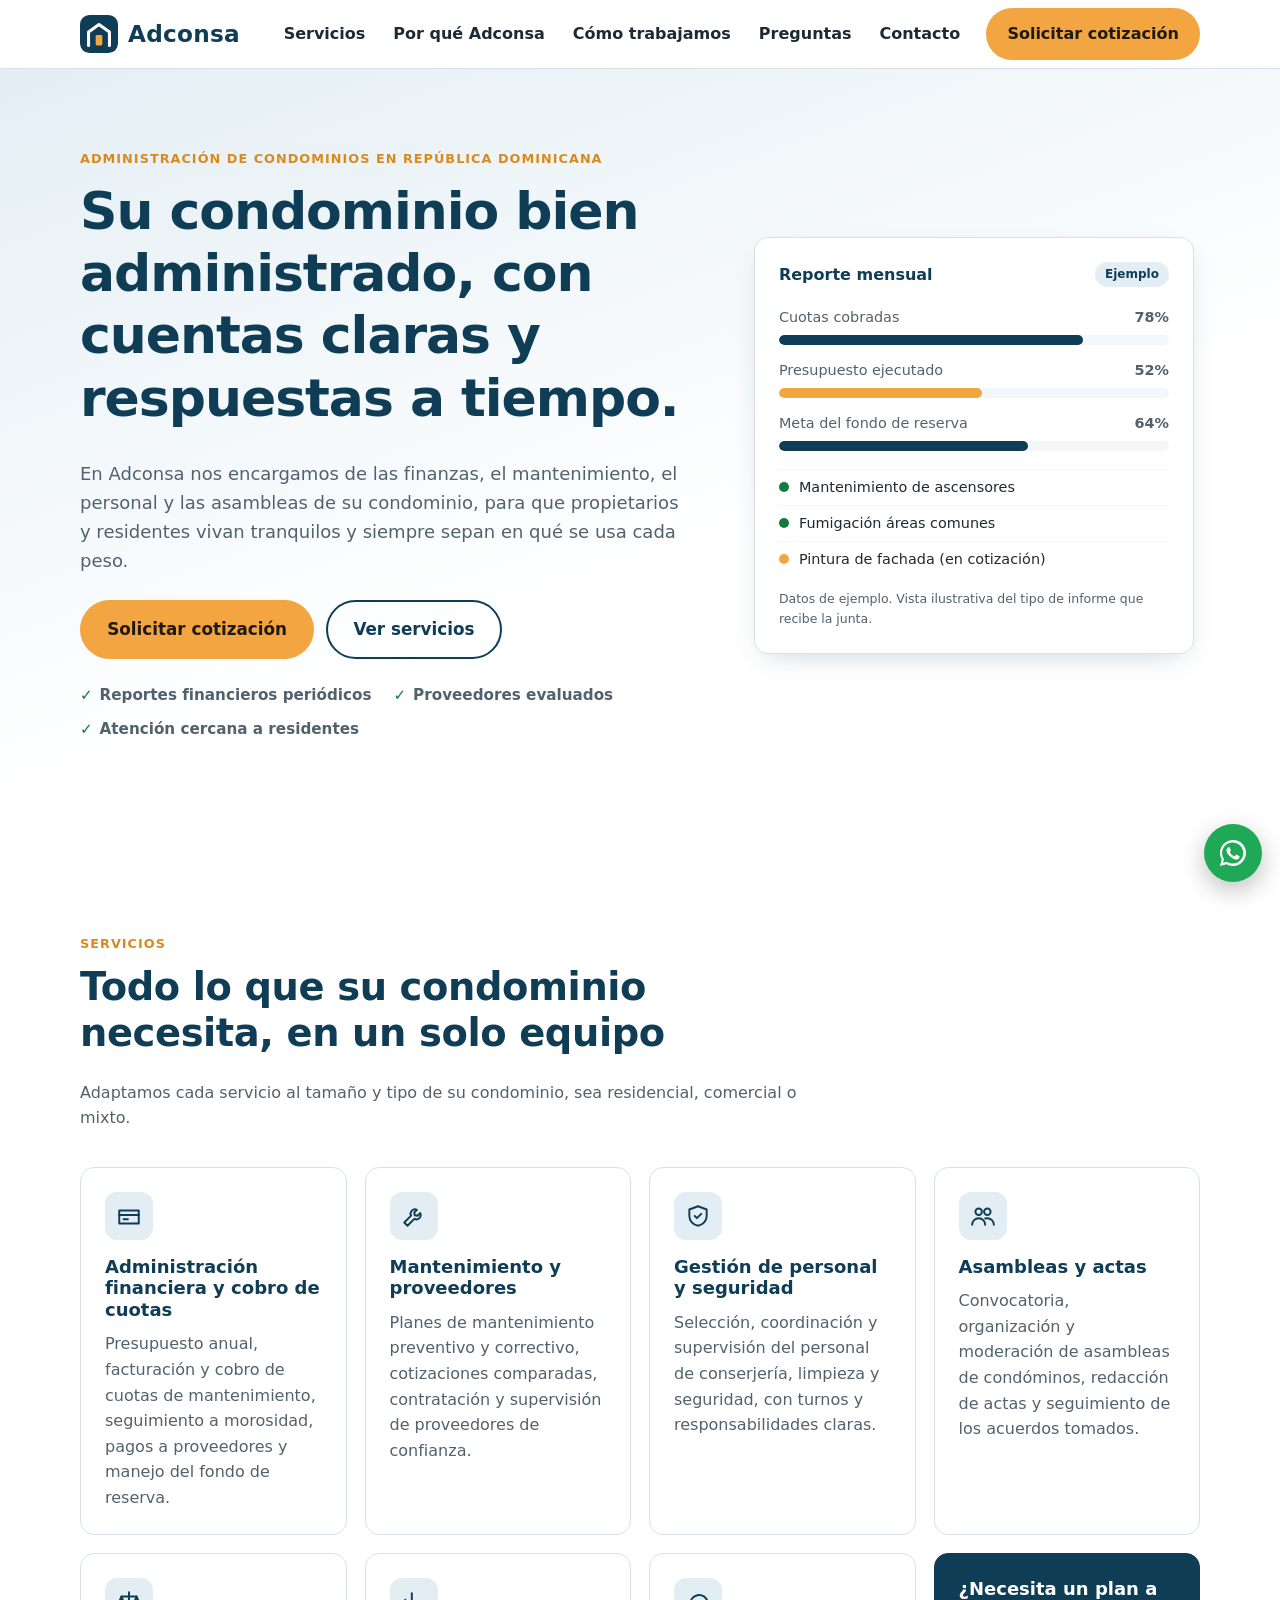
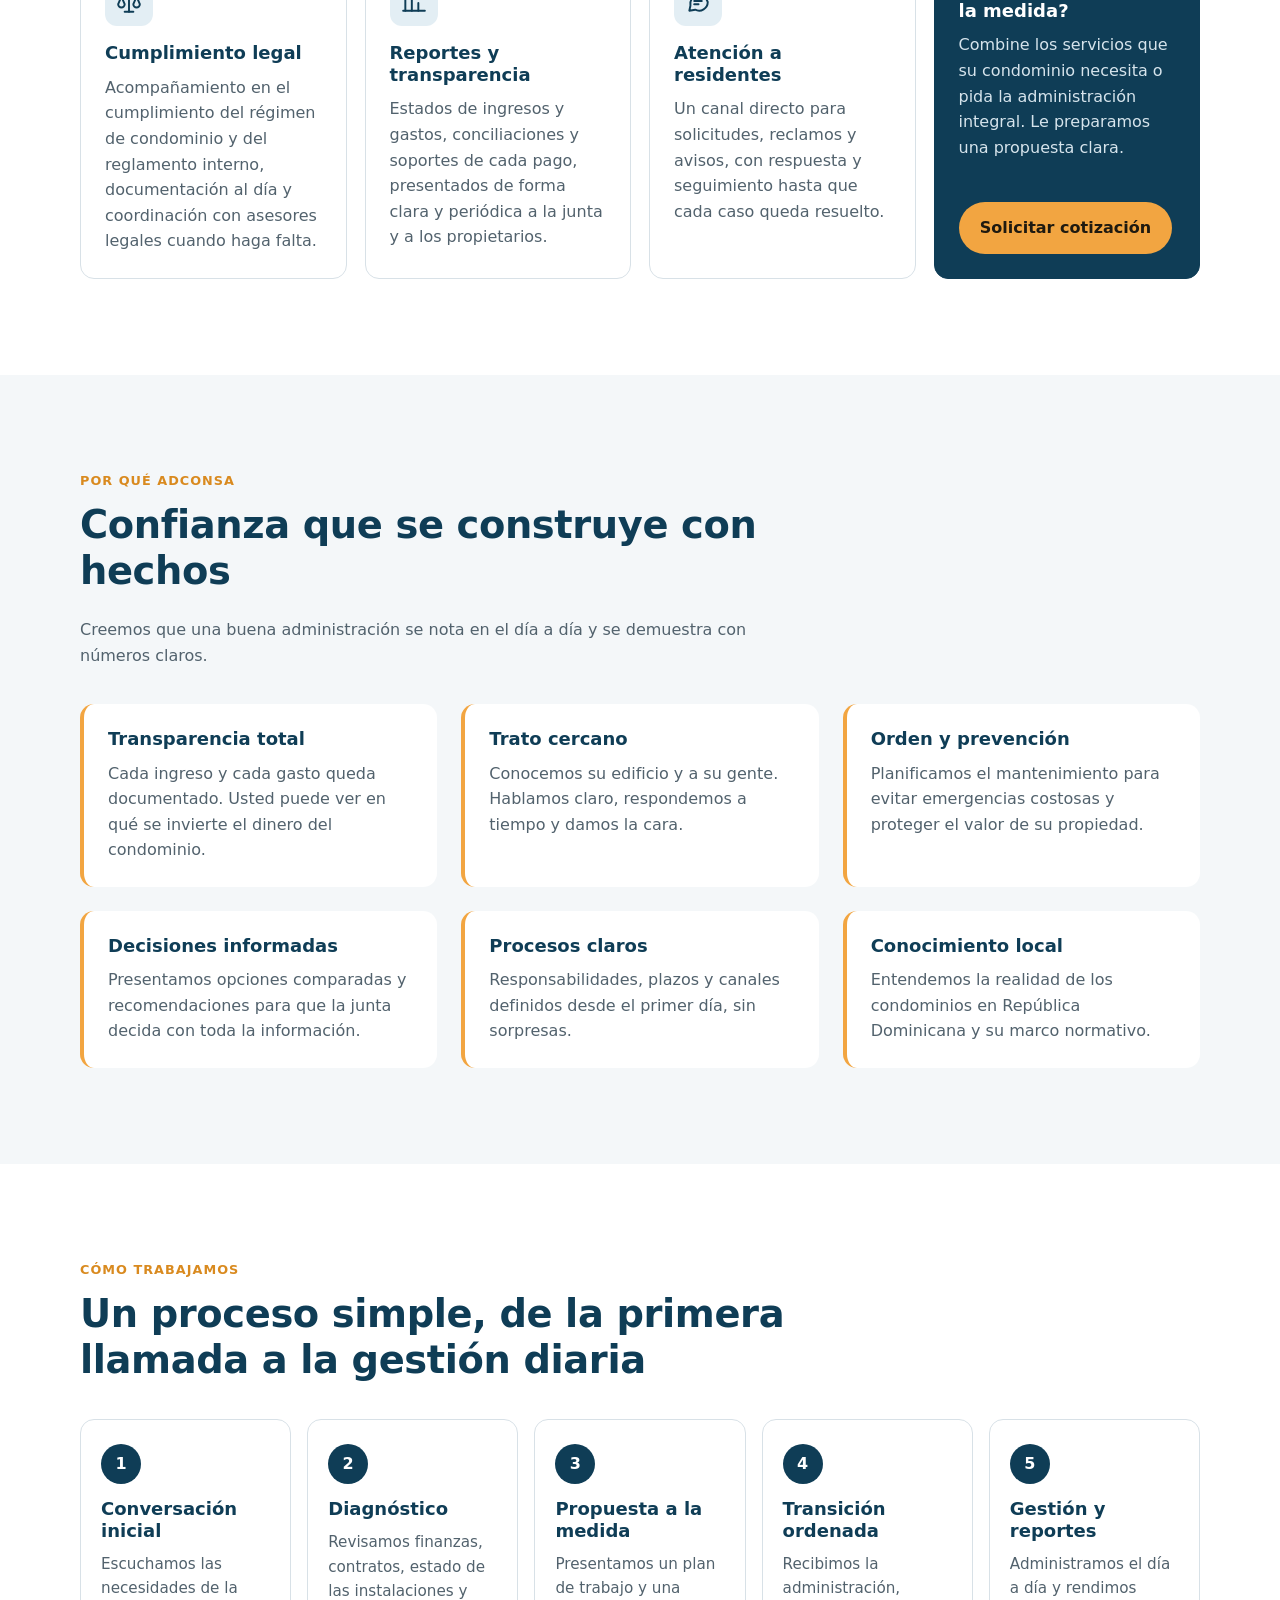
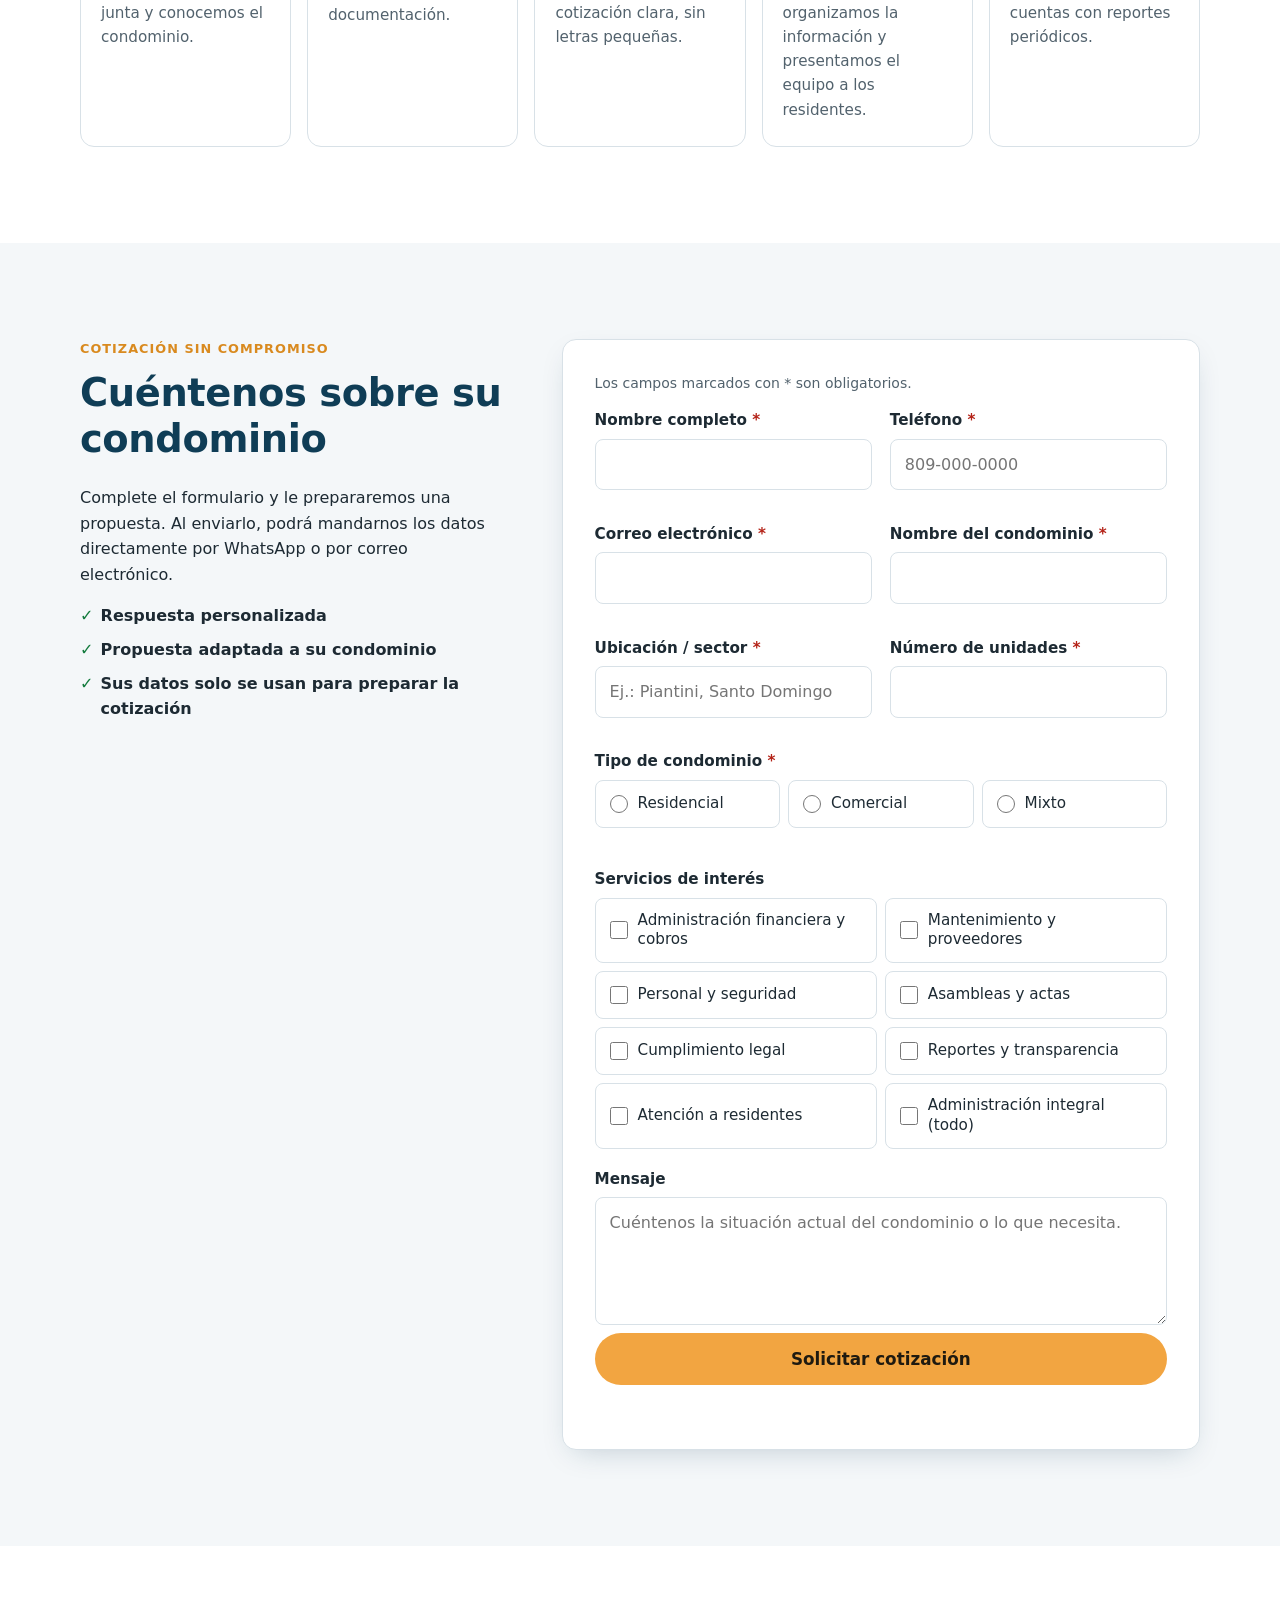
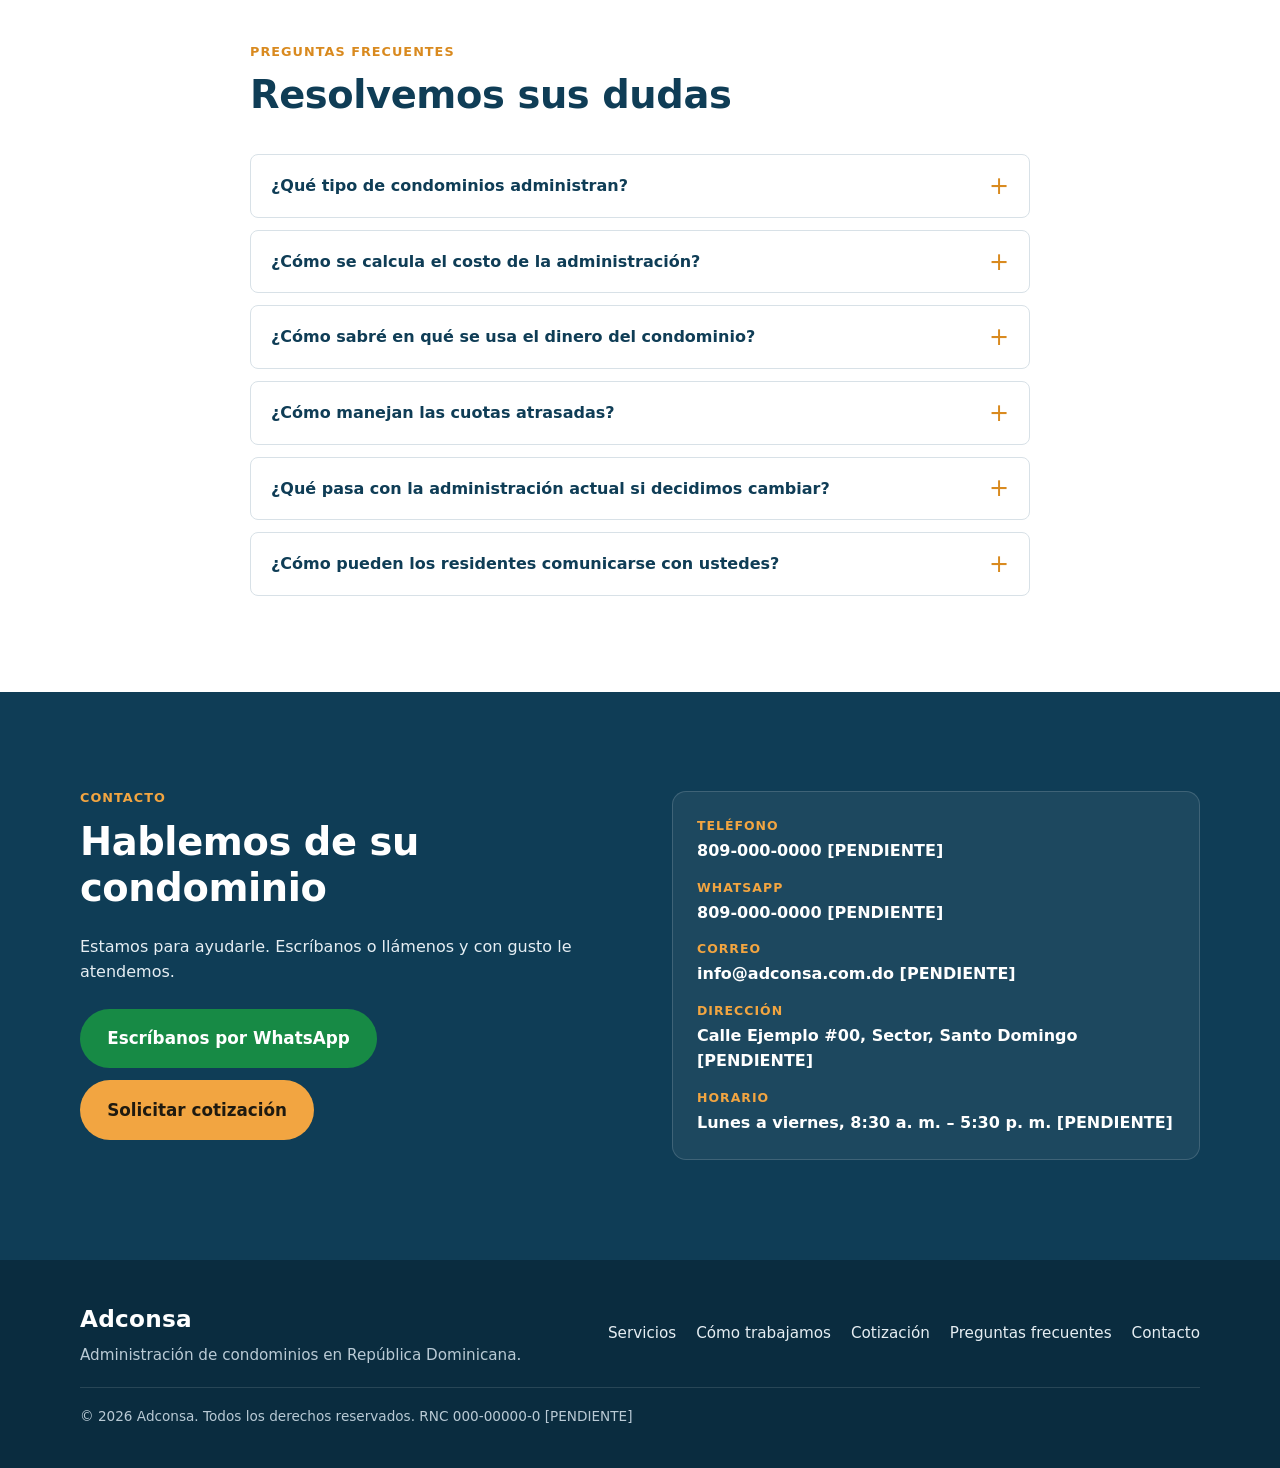
==== index.html @ 0a605b8d "Adconsa web v1 (provisional)" ====
<!doctype html>
<html lang="es-DO">
<head>
  <meta charset="utf-8">
  <meta name="robots" content="noindex, nofollow">
  <meta name="viewport" content="width=device-width, initial-scale=1">
  <title>Adconsa | Administración de condominios en República Dominicana</title>
  <meta name="description" content="Adconsa administra condominios residenciales, comerciales y mixtos en República Dominicana: cobro de cuotas, mantenimiento, personal, asambleas, cumplimiento legal y reportes transparentes. Solicite su cotización.">
  <meta name="keywords" content="administración de condominios, administradora de condominios, República Dominicana, Santo Domingo, cuotas de mantenimiento, asambleas de condóminos, Ley 5038">
  <meta name="theme-color" content="#0f3d56">
  <!-- [PENDIENTE] Cambiar por el dominio definitivo -->
  <link rel="canonical" href="https://www.adconsa.com.do/">

  <!-- Open Graph / redes sociales -->
  <meta property="og:type" content="website">
  <meta property="og:locale" content="es_DO">
  <meta property="og:site_name" content="Adconsa">
  <meta property="og:title" content="Adconsa | Administración de condominios con transparencia">
  <meta property="og:description" content="Administración profesional de condominios en República Dominicana. Finanzas claras, mantenimiento al día y atención cercana a los residentes.">
  <meta property="og:url" content="https://www.adconsa.com.do/">
  <meta property="og:image" content="https://www.adconsa.com.do/assets/og-image.png">
  <meta property="og:image:width" content="1200">
  <meta property="og:image:height" content="630">
  <meta name="twitter:card" content="summary_large_image">
  <meta name="twitter:title" content="Adconsa | Administración de condominios con transparencia">
  <meta name="twitter:description" content="Administración profesional de condominios en República Dominicana.">
  <meta name="twitter:image" content="https://www.adconsa.com.do/assets/og-image.png">

  <link rel="icon" href="assets/favicon.svg" type="image/svg+xml">
  <link rel="stylesheet" href="css/styles.css">

  <script type="application/ld+json">
  {
    "@context": "https://schema.org",
    "@type": "ProfessionalService",
    "name": "Adconsa",
    "description": "Administración de condominios residenciales, comerciales y mixtos en República Dominicana.",
    "areaServed": "República Dominicana",
    "url": "https://www.adconsa.com.do/",
    "telephone": "+1-809-000-0000",
    "email": "info@adconsa.com.do",
    "address": { "@type": "PostalAddress", "addressCountry": "DO", "addressLocality": "Santo Domingo" }
  }
  </script>
  <script defer src="js/config.js"></script>
  <script defer src="js/main.js"></script>
</head>
<body>
  <a class="skip-link" href="#contenido">Saltar al contenido</a>

  <header class="site-header" id="inicio">
    <div class="container header-inner">
      <a href="#inicio" class="brand" aria-label="Adconsa, ir al inicio">
        <!-- LOGOTIPO PROVISIONAL (colores tomados de las variables CSS) -->
        <svg class="brand-mark" viewBox="0 0 40 40" aria-hidden="true">
          <rect width="40" height="40" rx="10" class="bm-bg"/>
          <path d="M9 32V18l11-8 11 8v14" class="bm-roof"/>
          <rect x="16.5" y="21" width="7" height="11" rx="1.5" class="bm-door"/>
        </svg>
        <span class="brand-name">Adconsa</span>
      </a>

      <button class="nav-toggle" aria-expanded="false" aria-controls="menu-principal">
        <span class="nav-toggle-bar" aria-hidden="true"></span>
        <span class="sr-only">Abrir menú</span>
      </button>

      <nav class="site-nav" aria-label="Navegación principal">
        <ul id="menu-principal">
          <li><a href="#servicios">Servicios</a></li>
          <li><a href="#por-que">Por qué Adconsa</a></li>
          <li><a href="#como-trabajamos">Cómo trabajamos</a></li>
          <li><a href="#preguntas">Preguntas</a></li>
          <li><a href="#contacto">Contacto</a></li>
          <li class="nav-cta"><a class="btn btn-accent" href="#cotizacion">Solicitar cotización</a></li>
        </ul>
      </nav>
    </div>
  </header>

  <main id="contenido">
    <!-- HERO -->
    <section class="hero">
      <div class="container hero-inner">
        <div class="hero-text">
          <p class="eyebrow">Administración de condominios en República Dominicana</p>
          <h1>Su condominio bien administrado, con cuentas claras y respuestas a tiempo.</h1>
          <p class="lead">En Adconsa nos encargamos de las finanzas, el mantenimiento, el personal y las asambleas de su condominio, para que propietarios y residentes vivan tranquilos y siempre sepan en qué se usa cada peso.</p>
          <div class="hero-actions">
            <a class="btn btn-accent btn-lg" href="#cotizacion">Solicitar cotización</a>
            <a class="btn btn-ghost btn-lg" href="#servicios">Ver servicios</a>
          </div>
          <ul class="hero-points" aria-label="Lo que nos distingue">
            <li>Reportes financieros periódicos</li>
            <li>Proveedores evaluados</li>
            <li>Atención cercana a residentes</li>
          </ul>
        </div>
        <div class="hero-visual" aria-hidden="true">
          <div class="report-card">
            <div class="rc-head">
              <span class="rc-title">Reporte mensual</span>
              <span class="rc-tag">Ejemplo</span>
            </div>
            <div class="rc-row"><span>Cuotas cobradas</span><strong>78%</strong></div>
            <div class="rc-bar"><span style="width:78%"></span></div>
            <div class="rc-row"><span>Presupuesto ejecutado</span><strong>52%</strong></div>
            <div class="rc-bar rc-bar-alt"><span style="width:52%"></span></div>
            <div class="rc-row"><span>Meta del fondo de reserva</span><strong>64%</strong></div>
            <div class="rc-bar"><span style="width:64%"></span></div>
            <ul class="rc-list">
              <li><span class="dot ok"></span>Mantenimiento de ascensores</li>
              <li><span class="dot ok"></span>Fumigación áreas comunes</li>
              <li><span class="dot pending"></span>Pintura de fachada (en cotización)</li>
            </ul>
            <p class="rc-note">Datos de ejemplo. Vista ilustrativa del tipo de informe que recibe la junta.</p>
          </div>
        </div>
      </div>
    </section>

    <!-- SERVICIOS -->
    <section class="section" id="servicios" aria-labelledby="servicios-titulo">
      <div class="container">
        <header class="section-head">
          <p class="eyebrow">Servicios</p>
          <h2 id="servicios-titulo">Todo lo que su condominio necesita, en un solo equipo</h2>
          <p>Adaptamos cada servicio al tamaño y tipo de su condominio, sea residencial, comercial o mixto.</p>
        </header>
        <div class="grid cards">
          <article class="card">
            <div class="card-icon" aria-hidden="true"><svg viewBox="0 0 24 24"><path d="M3 7h18v12H3z"/><path d="M3 11h18"/><path d="M7 15h4"/></svg></div>
            <h3>Administración financiera y cobro de cuotas</h3>
            <p>Presupuesto anual, facturación y cobro de cuotas de mantenimiento, seguimiento a morosidad, pagos a proveedores y manejo del fondo de reserva.</p>
          </article>
          <article class="card">
            <div class="card-icon" aria-hidden="true"><svg viewBox="0 0 24 24"><path d="M14.7 6.3a4 4 0 0 0-5.4 5.4L3 18l3 3 6.3-6.3a4 4 0 0 0 5.4-5.4l-2.5 2.5-2.5-.5-.5-2.5z"/></svg></div>
            <h3>Mantenimiento y proveedores</h3>
            <p>Planes de mantenimiento preventivo y correctivo, cotizaciones comparadas, contratación y supervisión de proveedores de confianza.</p>
          </article>
          <article class="card">
            <div class="card-icon" aria-hidden="true"><svg viewBox="0 0 24 24"><path d="M12 3l8 3v6c0 4.5-3.4 8.2-8 9-4.6-.8-8-4.5-8-9V6z"/><path d="M9 12l2 2 4-4"/></svg></div>
            <h3>Gestión de personal y seguridad</h3>
            <p>Selección, coordinación y supervisión del personal de conserjería, limpieza y seguridad, con turnos y responsabilidades claras.</p>
          </article>
          <article class="card">
            <div class="card-icon" aria-hidden="true"><svg viewBox="0 0 24 24"><circle cx="8" cy="8" r="3"/><circle cx="16" cy="8" r="3"/><path d="M2 20c0-3.3 2.7-6 6-6s6 2.7 6 6"/><path d="M14 14.3c.6-.2 1.3-.3 2-.3 3.3 0 6 2.7 6 6"/></svg></div>
            <h3>Asambleas y actas</h3>
            <p>Convocatoria, organización y moderación de asambleas de condóminos, redacción de actas y seguimiento de los acuerdos tomados.</p>
          </article>
          <article class="card">
            <div class="card-icon" aria-hidden="true"><svg viewBox="0 0 24 24"><path d="M12 3v18"/><path d="M5 7h14"/><path d="M5 7l-3 7a3 3 0 0 0 6 0z"/><path d="M19 7l-3 7a3 3 0 0 0 6 0z"/><path d="M8 21h8"/></svg></div>
            <h3>Cumplimiento legal</h3>
            <p>Acompañamiento en el cumplimiento del régimen de condominio y del reglamento interno, documentación al día y coordinación con asesores legales cuando haga falta.</p>
          </article>
          <article class="card">
            <div class="card-icon" aria-hidden="true"><svg viewBox="0 0 24 24"><path d="M4 20V10"/><path d="M10 20V4"/><path d="M16 20v-7"/><path d="M22 20H2"/></svg></div>
            <h3>Reportes y transparencia</h3>
            <p>Estados de ingresos y gastos, conciliaciones y soportes de cada pago, presentados de forma clara y periódica a la junta y a los propietarios.</p>
          </article>
          <article class="card">
            <div class="card-icon" aria-hidden="true"><svg viewBox="0 0 24 24"><path d="M21 12a8 8 0 0 1-11.6 7.1L4 20l1-4.6A8 8 0 1 1 21 12z"/><path d="M8.5 11h7"/><path d="M8.5 14h4"/></svg></div>
            <h3>Atención a residentes</h3>
            <p>Un canal directo para solicitudes, reclamos y avisos, con respuesta y seguimiento hasta que cada caso queda resuelto.</p>
          </article>
          <article class="card card-cta">
            <h3>¿Necesita un plan a la medida?</h3>
            <p>Combine los servicios que su condominio necesita o pida la administración integral. Le preparamos una propuesta clara.</p>
            <a class="btn btn-accent" href="#cotizacion">Solicitar cotización</a>
          </article>
        </div>
      </div>
    </section>

    <!-- POR QUÉ ADCONSA -->
    <section class="section section-alt" id="por-que" aria-labelledby="porque-titulo">
      <div class="container">
        <header class="section-head">
          <p class="eyebrow">Por qué Adconsa</p>
          <h2 id="porque-titulo">Confianza que se construye con hechos</h2>
          <p>Creemos que una buena administración se nota en el día a día y se demuestra con números claros.</p>
        </header>
        <div class="grid benefits">
          <div class="benefit">
            <h3>Transparencia total</h3>
            <p>Cada ingreso y cada gasto queda documentado. Usted puede ver en qué se invierte el dinero del condominio.</p>
          </div>
          <div class="benefit">
            <h3>Trato cercano</h3>
            <p>Conocemos su edificio y a su gente. Hablamos claro, respondemos a tiempo y damos la cara.</p>
          </div>
          <div class="benefit">
            <h3>Orden y prevención</h3>
            <p>Planificamos el mantenimiento para evitar emergencias costosas y proteger el valor de su propiedad.</p>
          </div>
          <div class="benefit">
            <h3>Decisiones informadas</h3>
            <p>Presentamos opciones comparadas y recomendaciones para que la junta decida con toda la información.</p>
          </div>
          <div class="benefit">
            <h3>Procesos claros</h3>
            <p>Responsabilidades, plazos y canales definidos desde el primer día, sin sorpresas.</p>
          </div>
          <div class="benefit">
            <h3>Conocimiento local</h3>
            <p>Entendemos la realidad de los condominios en República Dominicana y su marco normativo.</p>
          </div>
        </div>
      </div>
    </section>

    <!-- CÓMO TRABAJAMOS -->
    <section class="section" id="como-trabajamos" aria-labelledby="pasos-titulo">
      <div class="container">
        <header class="section-head">
          <p class="eyebrow">Cómo trabajamos</p>
          <h2 id="pasos-titulo">Un proceso simple, de la primera llamada a la gestión diaria</h2>
        </header>
        <ol class="steps">
          <li class="step">
            <span class="step-num" aria-hidden="true">1</span>
            <h3>Conversación inicial</h3>
            <p>Escuchamos las necesidades de la junta y conocemos el condominio.</p>
          </li>
          <li class="step">
            <span class="step-num" aria-hidden="true">2</span>
            <h3>Diagnóstico</h3>
            <p>Revisamos finanzas, contratos, estado de las instalaciones y documentación.</p>
          </li>
          <li class="step">
            <span class="step-num" aria-hidden="true">3</span>
            <h3>Propuesta a la medida</h3>
            <p>Presentamos un plan de trabajo y una cotización clara, sin letras pequeñas.</p>
          </li>
          <li class="step">
            <span class="step-num" aria-hidden="true">4</span>
            <h3>Transición ordenada</h3>
            <p>Recibimos la administración, organizamos la información y presentamos el equipo a los residentes.</p>
          </li>
          <li class="step">
            <span class="step-num" aria-hidden="true">5</span>
            <h3>Gestión y reportes</h3>
            <p>Administramos el día a día y rendimos cuentas con reportes periódicos.</p>
          </li>
        </ol>
      </div>
    </section>

    <!-- COTIZACIÓN -->
    <section class="section section-alt" id="cotizacion" aria-labelledby="cotizacion-titulo">
      <div class="container quote-wrap">
        <div class="quote-intro">
          <p class="eyebrow">Cotización sin compromiso</p>
          <h2 id="cotizacion-titulo">Cuéntenos sobre su condominio</h2>
          <p>Complete el formulario y le prepararemos una propuesta. Al enviarlo, podrá mandarnos los datos directamente por WhatsApp o por correo electrónico.</p>
          <ul class="check-list">
            <li>Respuesta personalizada</li>
            <li>Propuesta adaptada a su condominio</li>
            <li>Sus datos solo se usan para preparar la cotización</li>
          </ul>
        </div>

        <form class="quote-form" id="form-cotizacion" novalidate>
          <p class="form-note">Los campos marcados con <span aria-hidden="true">*</span><span class="sr-only">asterisco</span> son obligatorios.</p>
          <div class="form-grid">
            <div class="field">
              <label for="f-nombre">Nombre completo <span class="req" aria-hidden="true">*</span></label>
              <input id="f-nombre" name="nombre" type="text" autocomplete="name" required minlength="3">
              <p class="error" id="e-nombre" aria-live="polite"></p>
            </div>
            <div class="field">
              <label for="f-telefono">Teléfono <span class="req" aria-hidden="true">*</span></label>
              <input id="f-telefono" name="telefono" type="tel" autocomplete="tel" inputmode="tel" placeholder="809-000-0000" required>
              <p class="error" id="e-telefono" aria-live="polite"></p>
            </div>
            <div class="field">
              <label for="f-email">Correo electrónico <span class="req" aria-hidden="true">*</span></label>
              <input id="f-email" name="email" type="email" autocomplete="email" required>
              <p class="error" id="e-email" aria-live="polite"></p>
            </div>
            <div class="field">
              <label for="f-condominio">Nombre del condominio <span class="req" aria-hidden="true">*</span></label>
              <input id="f-condominio" name="condominio" type="text" required>
              <p class="error" id="e-condominio" aria-live="polite"></p>
            </div>
            <div class="field">
              <label for="f-ubicacion">Ubicación / sector <span class="req" aria-hidden="true">*</span></label>
              <input id="f-ubicacion" name="ubicacion" type="text" placeholder="Ej.: Piantini, Santo Domingo" required>
              <p class="error" id="e-ubicacion" aria-live="polite"></p>
            </div>
            <div class="field">
              <label for="f-unidades">Número de unidades <span class="req" aria-hidden="true">*</span></label>
              <input id="f-unidades" name="unidades" type="number" inputmode="numeric" min="1" max="5000" step="1" required>
              <p class="error" id="e-unidades" aria-live="polite"></p>
            </div>
            <fieldset class="field field-full">
              <legend>Tipo de condominio <span class="req" aria-hidden="true">*</span></legend>
              <div class="options options-inline">
                <label class="option"><input type="radio" name="tipo" value="Residencial" required> Residencial</label>
                <label class="option"><input type="radio" name="tipo" value="Comercial"> Comercial</label>
                <label class="option"><input type="radio" name="tipo" value="Mixto"> Mixto</label>
              </div>
              <p class="error" id="e-tipo" aria-live="polite"></p>
            </fieldset>
            <fieldset class="field field-full">
              <legend>Servicios de interés</legend>
              <div class="options options-grid">
                <label class="option"><input type="checkbox" name="servicios" value="Administración financiera y cobros"> Administración financiera y cobros</label>
                <label class="option"><input type="checkbox" name="servicios" value="Mantenimiento y proveedores"> Mantenimiento y proveedores</label>
                <label class="option"><input type="checkbox" name="servicios" value="Personal y seguridad"> Personal y seguridad</label>
                <label class="option"><input type="checkbox" name="servicios" value="Asambleas y actas"> Asambleas y actas</label>
                <label class="option"><input type="checkbox" name="servicios" value="Cumplimiento legal"> Cumplimiento legal</label>
                <label class="option"><input type="checkbox" name="servicios" value="Reportes y transparencia"> Reportes y transparencia</label>
                <label class="option"><input type="checkbox" name="servicios" value="Atención a residentes"> Atención a residentes</label>
                <label class="option"><input type="checkbox" name="servicios" value="Administración integral"> Administración integral (todo)</label>
              </div>
            </fieldset>
            <div class="field field-full">
              <label for="f-mensaje">Mensaje</label>
              <textarea id="f-mensaje" name="mensaje" rows="4" maxlength="1500" placeholder="Cuéntenos la situación actual del condominio o lo que necesita."></textarea>
            </div>
          </div>
          <!-- Campo trampa anti-spam: los humanos no lo ven -->
          <div class="hp" aria-hidden="true">
            <label for="f-web">No llenar</label>
            <input id="f-web" name="_gotcha" type="text" tabindex="-1" autocomplete="off">
          </div>
          <button type="submit" class="btn btn-accent btn-lg btn-block">Solicitar cotización</button>
          <p class="form-status" id="form-status" role="status" aria-live="polite"></p>

          <div class="send-options" id="send-options" hidden>
            <p><strong>¡Listo!</strong> Elija cómo enviarnos su solicitud:</p>
            <div class="send-buttons">
              <a class="btn btn-whatsapp" id="send-whatsapp" href="#" target="_blank" rel="noopener">Enviar por WhatsApp</a>
              <a class="btn btn-ghost" id="send-email" href="#">Enviar por correo</a>
            </div>
          </div>
        </form>
      </div>
    </section>

    <!-- FAQ -->
    <section class="section" id="preguntas" aria-labelledby="faq-titulo">
      <div class="container container-narrow">
        <header class="section-head">
          <p class="eyebrow">Preguntas frecuentes</p>
          <h2 id="faq-titulo">Resolvemos sus dudas</h2>
        </header>
        <div class="faq">
          <details>
            <summary>¿Qué tipo de condominios administran?</summary>
            <p>Trabajamos con condominios residenciales, comerciales y mixtos, desde edificios pequeños hasta proyectos con varias torres. Adaptamos el servicio a cada caso.</p>
          </details>
          <details>
            <summary>¿Cómo se calcula el costo de la administración?</summary>
            <p>Depende del número de unidades, los servicios incluidos y las características del condominio. Por eso preparamos una cotización personalizada después de conocer sus necesidades.</p>
          </details>
          <details>
            <summary>¿Cómo sabré en qué se usa el dinero del condominio?</summary>
            <p>Entregamos reportes periódicos de ingresos y gastos con sus soportes, y presentamos el estado financiero en cada asamblea. La transparencia es la base de nuestro trabajo.</p>
          </details>
          <details>
            <summary>¿Cómo manejan las cuotas atrasadas?</summary>
            <p>Llevamos un control de cuotas al día, enviamos recordatorios y seguimos el protocolo de cobro aprobado por la asamblea y el reglamento del condominio.</p>
          </details>
          <details>
            <summary>¿Qué pasa con la administración actual si decidimos cambiar?</summary>
            <p>Coordinamos una transición ordenada: recibimos la documentación, revisamos las cuentas y nos aseguramos de que los servicios del condominio no se interrumpan.</p>
          </details>
          <details>
            <summary>¿Cómo pueden los residentes comunicarse con ustedes?</summary>
            <p>Por teléfono, WhatsApp y correo electrónico. Cada solicitud se registra y se le da seguimiento hasta que queda resuelta.</p>
          </details>
        </div>
      </div>
    </section>

    <!-- CONTACTO -->
    <section class="section section-dark" id="contacto" aria-labelledby="contacto-titulo">
      <div class="container contact-wrap">
        <div>
          <p class="eyebrow eyebrow-light">Contacto</p>
          <h2 id="contacto-titulo">Hablemos de su condominio</h2>
          <p>Estamos para ayudarle. Escríbanos o llámenos y con gusto le atendemos.</p>
          <div class="hero-actions">
            <a class="btn btn-whatsapp btn-lg" data-wa-link href="#" target="_blank" rel="noopener">Escríbanos por WhatsApp</a>
            <a class="btn btn-accent btn-lg" href="#cotizacion">Solicitar cotización</a>
          </div>
        </div>
        <ul class="contact-list">
          <li><span class="cl-label">Teléfono</span><a data-contact="telefono" href="tel:+18090000000">809-000-0000 [PENDIENTE]</a></li>
          <li><span class="cl-label">WhatsApp</span><a data-contact="whatsapp" data-wa-link href="#" target="_blank" rel="noopener">809-000-0000 [PENDIENTE]</a></li>
          <li><span class="cl-label">Correo</span><a data-contact="email" href="mailto:info@adconsa.com.do">info@adconsa.com.do [PENDIENTE]</a></li>
          <li><span class="cl-label">Dirección</span><span data-contact="direccion">Calle Ejemplo #00, Sector, Santo Domingo [PENDIENTE]</span></li>
          <li><span class="cl-label">Horario</span><span data-contact="horario">Lunes a viernes, 8:30 a. m. – 5:30 p. m. [PENDIENTE]</span></li>
        </ul>
      </div>
    </section>
  </main>

  <footer class="site-footer">
    <div class="container footer-inner">
      <div class="footer-brand">
        <span class="brand-name">Adconsa</span>
        <p>Administración de condominios en República Dominicana.</p>
      </div>
      <nav aria-label="Enlaces del pie de página">
        <ul class="footer-links">
          <li><a href="#servicios">Servicios</a></li>
          <li><a href="#como-trabajamos">Cómo trabajamos</a></li>
          <li><a href="#cotizacion">Cotización</a></li>
          <li><a href="#preguntas">Preguntas frecuentes</a></li>
          <li><a href="#contacto">Contacto</a></li>
        </ul>
      </nav>
      <p class="footer-legal">© <span id="year">2026</span> Adconsa. Todos los derechos reservados. <span data-contact="rnc">RNC 000-00000-0 [PENDIENTE]</span></p>
    </div>
  </footer>

  <a class="wa-float" data-wa-link href="#" target="_blank" rel="noopener" aria-label="Escríbanos por WhatsApp">
    <svg viewBox="0 0 32 32" aria-hidden="true"><path fill="currentColor" d="M16 3a13 13 0 0 0-11.2 19.6L3 29l6.6-1.7A13 13 0 1 0 16 3zm0 23.6c-2 0-4-.6-5.7-1.6l-.4-.2-3.9 1 1-3.8-.3-.4A10.6 10.6 0 1 1 16 26.6zm5.8-7.9c-.3-.2-1.9-.9-2.2-1-.3-.1-.5-.2-.7.2l-1 1.2c-.2.2-.4.2-.7.1a8.7 8.7 0 0 1-4.3-3.8c-.3-.6.3-.5.9-1.7.1-.2 0-.4 0-.5l-1-2.4c-.3-.6-.5-.5-.7-.5h-.6c-.2 0-.6.1-.9.4-.3.3-1.1 1.1-1.1 2.7s1.2 3.2 1.3 3.4c.2.2 2.3 3.5 5.5 4.9 2 .9 2.8.9 3.8.8.6-.1 1.9-.8 2.2-1.5.3-.8.3-1.4.2-1.5-.1-.2-.3-.3-.7-.5z"/></svg>
  </a>
</body>
</html>
---- css/styles.css ----
/* =====================================================================
   ADCONSA – HOJA DE ESTILOS
   >>> MARCA: cambie colores y tipografía SOLO en el bloque :root <<<
   (Paleta y fuentes PROVISIONALES hasta recibir la identidad de marca)
   ===================================================================== */
:root {
  /* Colores de marca */
  --color-primary: #0f3d56;        /* azul petróleo: confianza */
  --color-primary-700: #0a2c3f;
  --color-primary-100: #e3eef4;
  --color-accent: #f2a541;         /* ámbar: calidez, llamadas a la acción */
  --color-accent-700: #d98a1f;
  --color-accent-ink: #1f1a10;     /* texto sobre el acento */
  --color-whatsapp: #1fa855;
  --color-whatsapp-700: #178a45;

  /* Neutros */
  --color-text: #1d2a33;
  --color-muted: #52626d;
  --color-bg: #ffffff;
  --color-bg-alt: #f4f7f9;
  --color-border: #d8e1e7;
  --color-error: #b42318;
  --color-ok: #127a3c;

  /* Tipografía (sistema = carga instantánea; cambie por una webfont si la marca lo pide) */
  --font-body: system-ui, -apple-system, "Segoe UI", Roboto, "Helvetica Neue", Arial, sans-serif;
  --font-heading: var(--font-body);
  --fs-base: 1rem;
  --fs-h1: clamp(2rem, 1.4rem + 3vw, 3.25rem);
  --fs-h2: clamp(1.6rem, 1.2rem + 1.8vw, 2.4rem);
  --fs-h3: 1.125rem;

  /* Forma */
  --radius: 14px;
  --radius-sm: 8px;
  --shadow: 0 10px 30px -12px rgba(15, 61, 86, .25);
  --container: 1160px;
  --header-h: 68px;
}

/* ---------- Base ---------- */
*, *::before, *::after { box-sizing: border-box; }
html { scroll-behavior: smooth; scroll-padding-top: calc(var(--header-h) + 12px); -webkit-text-size-adjust: 100%; }
@media (prefers-reduced-motion: reduce) { html { scroll-behavior: auto; } * { transition: none !important; } }
body { margin: 0; font-family: var(--font-body); font-size: var(--fs-base); line-height: 1.6; color: var(--color-text); background: var(--color-bg); }
img, svg { max-width: 100%; display: block; }
h1, h2, h3 { font-family: var(--font-heading); line-height: 1.2; margin: 0 0 .6em; color: var(--color-primary); }
h1 { font-size: var(--fs-h1); letter-spacing: -.02em; }
h2 { font-size: var(--fs-h2); letter-spacing: -.01em; }
h3 { font-size: var(--fs-h3); }
p { margin: 0 0 1em; }
a { color: var(--color-primary); }
:focus-visible { outline: 3px solid var(--color-accent); outline-offset: 2px; border-radius: 4px; }

.container { width: 100%; max-width: var(--container); margin: 0 auto; padding: 0 20px; }
.container-narrow { max-width: 820px; }
.sr-only { position: absolute; width: 1px; height: 1px; padding: 0; margin: -1px; overflow: hidden; clip: rect(0 0 0 0); white-space: nowrap; border: 0; }
.skip-link { position: absolute; left: 12px; top: -60px; background: var(--color-primary); color: #fff; padding: 10px 14px; border-radius: var(--radius-sm); z-index: 100; }
.skip-link:focus { top: 12px; }

/* ---------- Botones ---------- */
.btn { display: inline-flex; align-items: center; justify-content: center; gap: .5em; min-height: 44px; padding: .7em 1.2em; border-radius: 999px; font-weight: 700; font-size: 1rem; text-decoration: none; border: 2px solid transparent; cursor: pointer; transition: background .2s, color .2s, border-color .2s, transform .2s; font-family: inherit; }
.btn:hover { transform: translateY(-1px); }
.btn-lg { padding: .85em 1.5em; font-size: 1.05rem; }
.btn-block { width: 100%; }
.btn-accent { background: var(--color-accent); color: var(--color-accent-ink); }
.btn-accent:hover { background: var(--color-accent-700); }
.btn-ghost { background: transparent; color: var(--color-primary); border-color: var(--color-primary); }
.btn-ghost:hover { background: var(--color-primary-100); }
.btn-whatsapp { background: var(--color-whatsapp-700); color: #fff; }
.btn-whatsapp:hover { background: #126f37; }

/* ---------- Header ---------- */
.site-header { position: sticky; top: 0; z-index: 50; background: rgba(255,255,255,.96); backdrop-filter: blur(8px); border-bottom: 1px solid var(--color-border); }
.header-inner { display: flex; align-items: center; justify-content: space-between; min-height: var(--header-h); }
.brand { display: inline-flex; align-items: center; gap: 10px; text-decoration: none; }
.brand-mark { width: 38px; height: 38px; }
.bm-bg { fill: var(--color-primary); }
.bm-roof { fill: none; stroke: #fff; stroke-width: 3.2; stroke-linejoin: round; stroke-linecap: round; }
.bm-door { fill: var(--color-accent); }
.brand-name { font-weight: 800; font-size: 1.45rem; color: var(--color-primary); letter-spacing: .01em; }

.nav-toggle { width: 44px; height: 44px; display: inline-flex; align-items: center; justify-content: center; background: none; border: 1px solid var(--color-border); border-radius: var(--radius-sm); cursor: pointer; }
.nav-toggle-bar, .nav-toggle-bar::before, .nav-toggle-bar::after { display: block; width: 20px; height: 2px; background: var(--color-primary); position: relative; transition: transform .2s, background .2s; }
.nav-toggle-bar::before, .nav-toggle-bar::after { content: ""; position: absolute; left: 0; }
.nav-toggle-bar::before { top: -6px; } .nav-toggle-bar::after { top: 6px; }
.nav-toggle[aria-expanded="true"] .nav-toggle-bar { background: transparent; }
.nav-toggle[aria-expanded="true"] .nav-toggle-bar::before { transform: translateY(6px) rotate(45deg); }
.nav-toggle[aria-expanded="true"] .nav-toggle-bar::after { transform: translateY(-6px) rotate(-45deg); }

.site-nav { position: absolute; top: 100%; left: 0; right: 0; background: #fff; border-bottom: 1px solid var(--color-border); box-shadow: var(--shadow); display: none; }
.site-nav.is-open { display: block; }
.site-nav ul { list-style: none; margin: 0; padding: 8px 20px 20px; }
.site-nav li a:not(.btn) { display: block; padding: 12px 4px; text-decoration: none; color: var(--color-text); font-weight: 600; border-bottom: 1px solid var(--color-bg-alt); }
.site-nav .nav-cta { margin-top: 14px; }
.site-nav .nav-cta .btn { width: 100%; }

@media (min-width: 960px) {
  .nav-toggle { display: none; }
  .site-nav { position: static; display: block; background: none; border: 0; box-shadow: none; }
  .site-nav ul { display: flex; align-items: center; gap: 4px; padding: 0; }
  .site-nav li a:not(.btn) { border: 0; padding: 8px 12px; border-radius: var(--radius-sm); }
  .site-nav li a:not(.btn):hover { background: var(--color-bg-alt); color: var(--color-primary); }
  .site-nav .nav-cta { margin: 0 0 0 10px; }
  .site-nav .nav-cta .btn { width: auto; }
}

/* ---------- Hero ---------- */
.hero { background: linear-gradient(160deg, var(--color-primary-100) 0%, #fff 60%); padding: 48px 0 56px; overflow: hidden; }
.hero-inner { display: grid; gap: 40px; align-items: center; }
.eyebrow { text-transform: uppercase; letter-spacing: .08em; font-size: .8rem; font-weight: 700; color: var(--color-accent-700); margin-bottom: .8em; }
.eyebrow-light { color: var(--color-accent); }
.lead { font-size: 1.125rem; color: var(--color-muted); max-width: 40em; }
.hero-actions { display: flex; flex-wrap: wrap; gap: 12px; margin: 24px 0; }
.hero-points { list-style: none; padding: 0; margin: 0; display: flex; flex-wrap: wrap; gap: 10px 22px; color: var(--color-muted); font-weight: 600; font-size: .95rem; }
.hero-points li, .check-list li { display: flex; gap: .45em; }
.hero-points li::before, .check-list li::before { content: "✓"; color: var(--color-ok); font-weight: 800; flex: none; }

.report-card { background: #fff; border-radius: var(--radius); box-shadow: var(--shadow); padding: 24px; border: 1px solid var(--color-border); max-width: 440px; margin: 0 auto; }
.rc-head { display: flex; justify-content: space-between; align-items: center; margin-bottom: 18px; }
.rc-title { font-weight: 800; color: var(--color-primary); }
.rc-tag { font-size: .75rem; font-weight: 700; background: var(--color-primary-100); color: var(--color-primary); padding: 3px 10px; border-radius: 999px; }
.rc-row { display: flex; justify-content: space-between; font-size: .9rem; color: var(--color-muted); }
.rc-bar { height: 10px; background: var(--color-bg-alt); border-radius: 999px; margin: 6px 0 14px; overflow: hidden; }
.rc-bar span { display: block; height: 100%; background: var(--color-primary); border-radius: inherit; }
.rc-bar-alt span { background: var(--color-accent); }
.rc-list { list-style: none; padding: 0; margin: 18px 0 12px; font-size: .9rem; }
.rc-list li { display: flex; align-items: center; gap: 10px; padding: 6px 0; border-top: 1px solid var(--color-bg-alt); }
.dot { width: 10px; height: 10px; border-radius: 50%; flex: none; }
.dot.ok { background: var(--color-ok); } .dot.pending { background: var(--color-accent); }
.rc-note { font-size: .78rem; color: var(--color-muted); margin: 0; }

@media (min-width: 900px) {
  .hero { padding: 80px 0 96px; }
  .hero-inner { grid-template-columns: 1.15fr .85fr; gap: 56px; }
}

@media (max-width: 539px) {
  .hero-actions .btn { width: 100%; }
}

/* ---------- Secciones ---------- */
.section { padding: 64px 0; }
.section-alt { background: var(--color-bg-alt); }
.section-head { max-width: 720px; margin-bottom: 36px; }
.section-head p:last-child { color: var(--color-muted); }
@media (min-width: 900px) { .section { padding: 96px 0; } }

.grid { display: grid; gap: 18px; }
.cards { grid-template-columns: 1fr; }
@media (min-width: 640px) { .cards { grid-template-columns: repeat(2, 1fr); } }
@media (min-width: 1024px) { .cards { grid-template-columns: repeat(3, 1fr); } }
@media (min-width: 1200px) { .cards { grid-template-columns: repeat(4, 1fr); } }
.card { background: #fff; border: 1px solid var(--color-border); border-radius: var(--radius); padding: 24px; transition: box-shadow .2s, transform .2s; }
.card:hover { box-shadow: var(--shadow); transform: translateY(-2px); }
.card p { color: var(--color-muted); margin: 0; }
.card-cta { background: var(--color-primary); border-color: var(--color-primary); display: flex; flex-direction: column; }
.card-cta h3 { color: #fff; } .card-cta p { color: #d6e4ec; margin-bottom: 18px; }
.card-cta .btn { margin-top: auto; align-self: flex-start; }
.card-icon { width: 48px; height: 48px; border-radius: 12px; background: var(--color-primary-100); display: grid; place-items: center; margin-bottom: 16px; }
.card-icon svg { width: 26px; height: 26px; fill: none; stroke: var(--color-primary); stroke-width: 1.8; stroke-linecap: round; stroke-linejoin: round; }

.benefits { grid-template-columns: 1fr; }
@media (min-width: 640px) { .benefits { grid-template-columns: repeat(2, 1fr); } }
@media (min-width: 1024px) { .benefits { grid-template-columns: repeat(3, 1fr); gap: 24px; } }
.benefit { background: #fff; border-radius: var(--radius); padding: 24px; border-left: 4px solid var(--color-accent); }
.benefit p { color: var(--color-muted); margin: 0; }

.steps { list-style: none; padding: 0; margin: 0; display: grid; gap: 16px; counter-reset: none; }
@media (min-width: 720px) { .steps { grid-template-columns: repeat(2, 1fr); } }
@media (min-width: 1100px) { .steps { grid-template-columns: repeat(5, 1fr); } }
.step { position: relative; background: #fff; border: 1px solid var(--color-border); border-radius: var(--radius); padding: 24px 20px; }
.step p { color: var(--color-muted); margin: 0; font-size: .95rem; }
@media (max-width: 719px) {
  .step { display: grid; grid-template-columns: 40px 1fr; column-gap: 16px; padding: 20px; }
  .step-num { grid-row: span 2; margin-bottom: 0 !important; align-self: start; }
  .step h3 { margin-bottom: .3em; align-self: center; }
}
.step-num { display: grid; place-items: center; width: 40px; height: 40px; border-radius: 50%; background: var(--color-primary); color: #fff; font-weight: 800; margin-bottom: 14px; }

/* ---------- Formulario ---------- */
.quote-wrap { display: grid; gap: 32px; }
@media (min-width: 960px) { .quote-wrap { grid-template-columns: .8fr 1.2fr; gap: 56px; align-items: start; } .quote-intro { position: sticky; top: calc(var(--header-h) + 32px); } }
.check-list { list-style: none; padding: 0; margin: 0; display: grid; gap: 8px; font-weight: 600; }
.quote-form { background: #fff; border-radius: var(--radius); padding: 24px; box-shadow: var(--shadow); border: 1px solid var(--color-border); }
@media (min-width: 640px) { .quote-form { padding: 32px; } }
.form-note { font-size: .875rem; color: var(--color-muted); }
.form-grid { display: grid; gap: 4px 18px; grid-template-columns: 1fr; }
@media (min-width: 640px) { .form-grid { grid-template-columns: 1fr 1fr; } .field-full { grid-column: 1 / -1; } }
.field { margin: 0; padding: 0; border: 0; min-width: 0; }
.field label, .field legend { display: block; font-weight: 700; font-size: .95rem; margin-bottom: 6px; padding: 0; }
.req { color: var(--color-error); }
.field input[type="text"], .field input[type="tel"], .field input[type="email"], .field input[type="number"], .field textarea {
  width: 100%; font: inherit; font-size: 1rem; color: var(--color-text); padding: 12px 14px; min-height: 48px; border: 1.5px solid var(--color-border); border-radius: var(--radius-sm); background: #fff; transition: border-color .2s, box-shadow .2s;
}
.field textarea { resize: vertical; min-height: 110px; }
.field input:focus, .field textarea:focus { outline: none; border-color: var(--color-primary); box-shadow: 0 0 0 3px var(--color-primary-100); }
.field input[aria-invalid="true"] { border-color: var(--color-error); }
.error { color: var(--color-error); font-size: .85rem; min-height: 1.3em; margin: 4px 0 6px; }
.options { display: grid; gap: 8px; }
.options-inline { grid-template-columns: repeat(auto-fit, minmax(130px, 1fr)); }
.options-grid { grid-template-columns: 1fr; }
@media (min-width: 640px) { .options-grid { grid-template-columns: 1fr 1fr; } }
.field .option { display: flex; align-items: center; gap: 10px; font-weight: 500; padding: 12px 14px; min-height: 48px; border: 1.5px solid var(--color-border); border-radius: var(--radius-sm); cursor: pointer; margin: 0; font-size: .95rem; line-height: 1.3; background: #fff; }
.field .option:hover { border-color: var(--color-primary); }
.field .option:has(input:checked) { border-color: var(--color-primary); background: var(--color-primary-100); }
.option input { width: 18px; height: 18px; accent-color: var(--color-primary); flex: none; margin: 0; }
.field-full .options + .error, .options-grid { margin-bottom: 14px; }
.hp { position: absolute; left: -9999px; width: 1px; height: 1px; overflow: hidden; }
.form-status { margin: 12px 0 0; font-weight: 600; min-height: 1.2em; }
.form-status.is-error { color: var(--color-error); }
.form-status.is-ok { color: var(--color-ok); }
.send-options { margin-top: 16px; padding: 18px; border-radius: var(--radius-sm); background: var(--color-primary-100); }
.send-options[hidden] { display: none; }
.send-buttons { display: flex; flex-wrap: wrap; gap: 10px; }

/* ---------- FAQ ---------- */
.faq { display: grid; gap: 12px; }
.faq details { border: 1px solid var(--color-border); border-radius: var(--radius-sm); background: #fff; }
.faq summary { cursor: pointer; list-style: none; padding: 18px 52px 18px 20px; font-weight: 700; color: var(--color-primary); position: relative; }
.faq summary::-webkit-details-marker { display: none; }
.faq summary::after { content: "+"; position: absolute; right: 20px; top: 50%; transform: translateY(-50%); font-size: 1.5rem; font-weight: 400; color: var(--color-accent-700); }
.faq details[open] summary::after { content: "−"; }
.faq details p { padding: 0 20px 18px; margin: 0; color: var(--color-muted); }

/* ---------- Contacto ---------- */
.section-dark { background: var(--color-primary); color: #e6eef3; }
.section-dark h2 { color: #fff; }
.contact-wrap { display: grid; gap: 32px; }
@media (min-width: 900px) { .contact-wrap { grid-template-columns: 1fr 1fr; gap: 64px; align-items: center; } }
.contact-list { list-style: none; margin: 0; padding: 24px; background: rgba(255,255,255,.06); border: 1px solid rgba(255,255,255,.15); border-radius: var(--radius); display: grid; gap: 14px; }
.contact-list li { display: grid; gap: 2px; }
.cl-label { font-size: .78rem; text-transform: uppercase; letter-spacing: .08em; color: var(--color-accent); font-weight: 700; }
.contact-list a, .contact-list span:not(.cl-label) { color: #fff; font-weight: 600; text-decoration: none; overflow-wrap: anywhere; }
.contact-list a:hover { text-decoration: underline; }

/* ---------- Footer ---------- */
.site-footer { background: var(--color-primary-700); color: #b9cad5; padding: 40px 0 96px; font-size: .95rem; }
.footer-inner { display: grid; gap: 20px; }
.site-footer .brand-name { color: #fff; }
.footer-brand p { margin: 6px 0 0; }
.footer-links { list-style: none; padding: 0; margin: 0; display: flex; flex-wrap: wrap; gap: 8px 20px; }
.footer-links a { color: #e6eef3; text-decoration: none; }
.footer-links a:hover { text-decoration: underline; }
.footer-legal span[data-contact] { display: inline-block; }
.footer-legal { margin: 0; font-size: .85rem; border-top: 1px solid rgba(255,255,255,.12); padding-top: 18px; }
@media (min-width: 900px) { .footer-inner { grid-template-columns: 1fr auto; align-items: center; } .footer-legal { grid-column: 1 / -1; } .site-footer { padding-bottom: 40px; } }

/* ---------- WhatsApp flotante ---------- */
.wa-float { position: fixed; right: 18px; bottom: 18px; z-index: 60; width: 58px; height: 58px; border-radius: 50%; background: var(--color-whatsapp); color: #fff; display: grid; place-items: center; box-shadow: 0 8px 24px rgba(0,0,0,.25); transition: transform .2s; }
.wa-float:hover { transform: scale(1.06); }
.wa-float svg { width: 32px; height: 32px; }
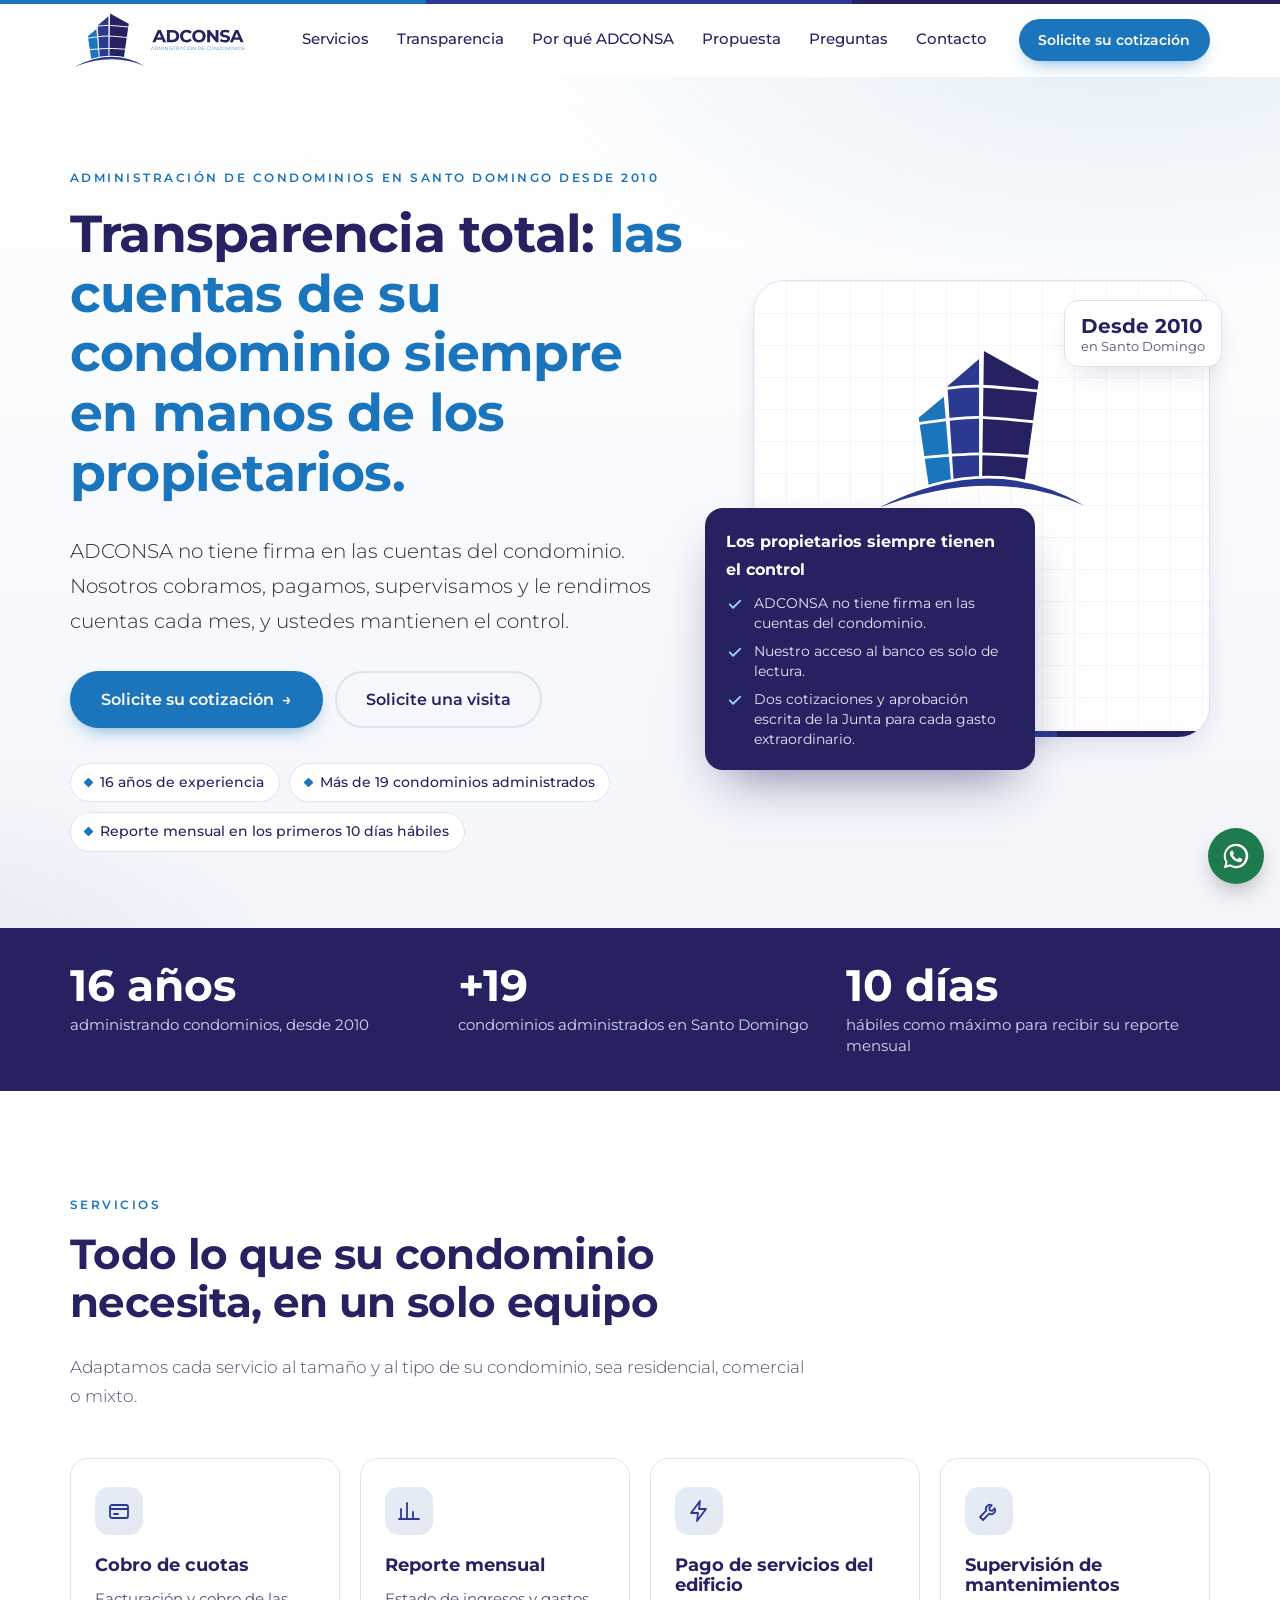
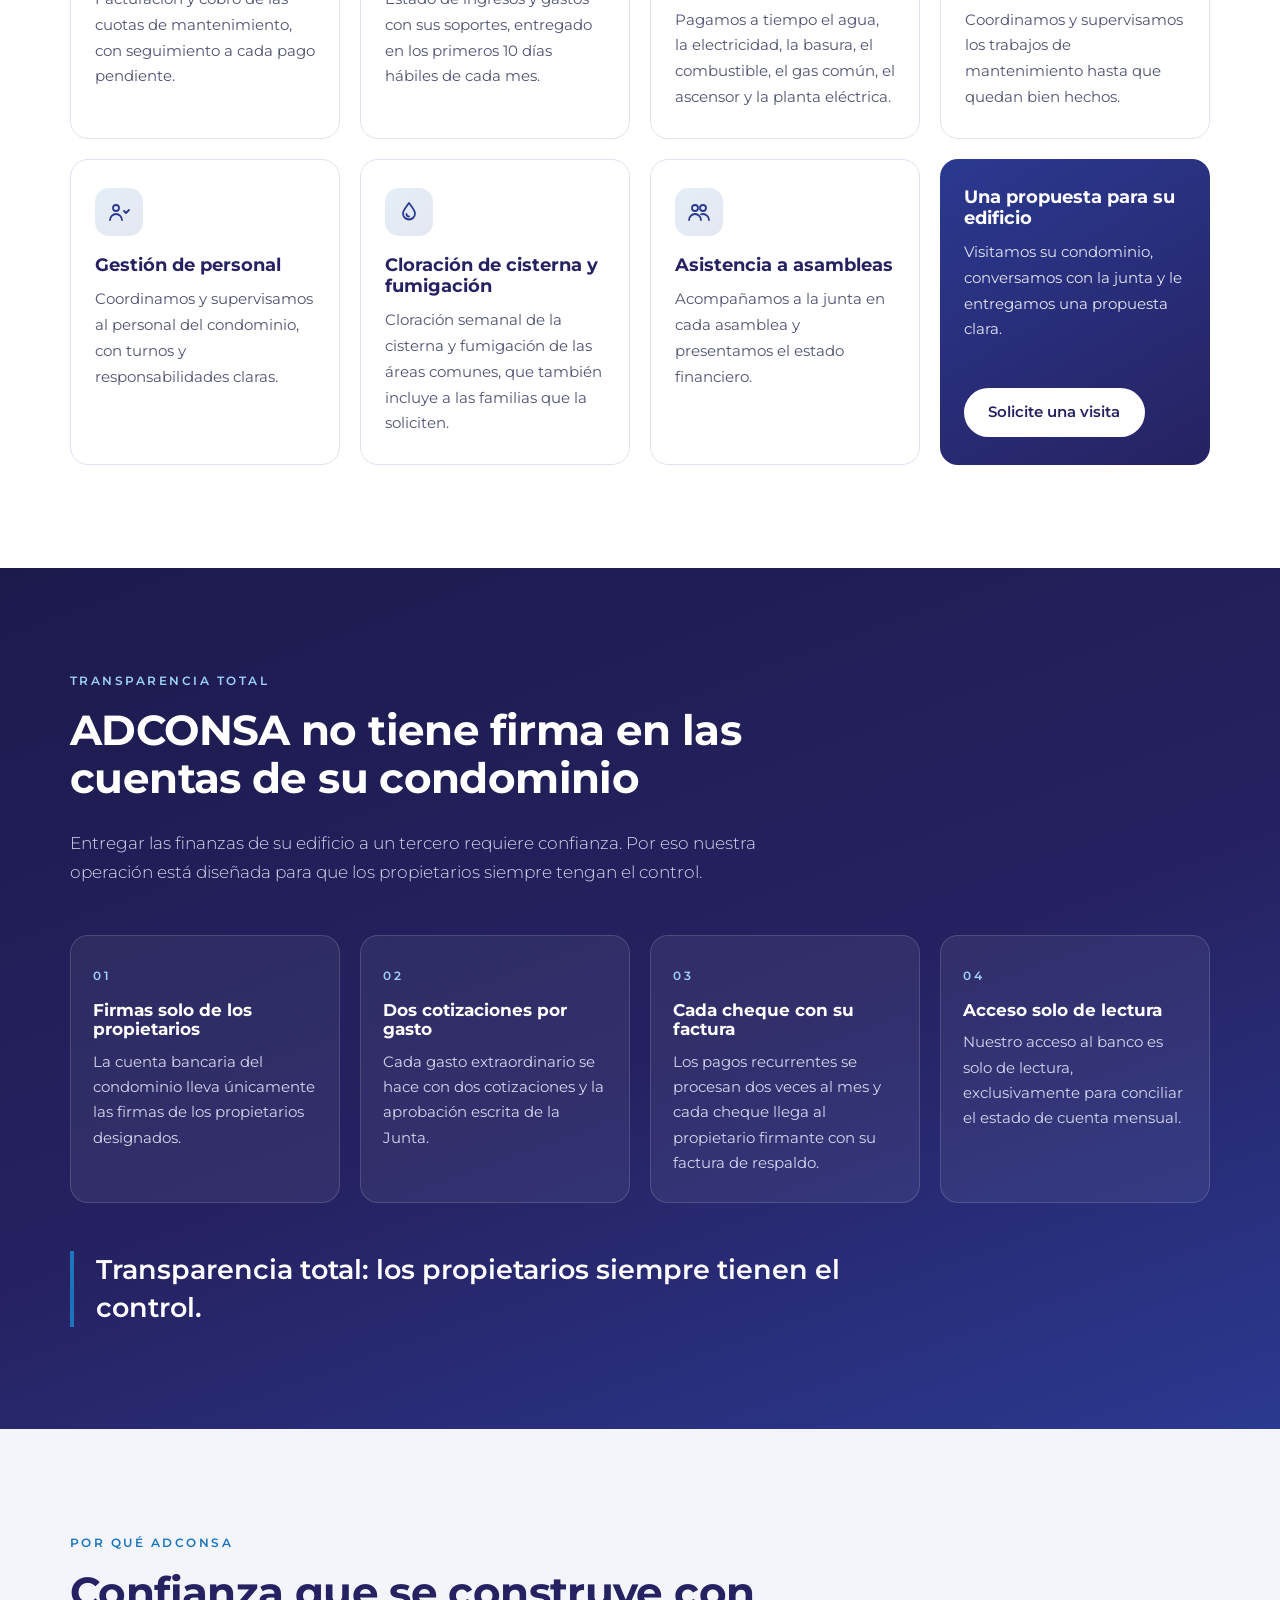
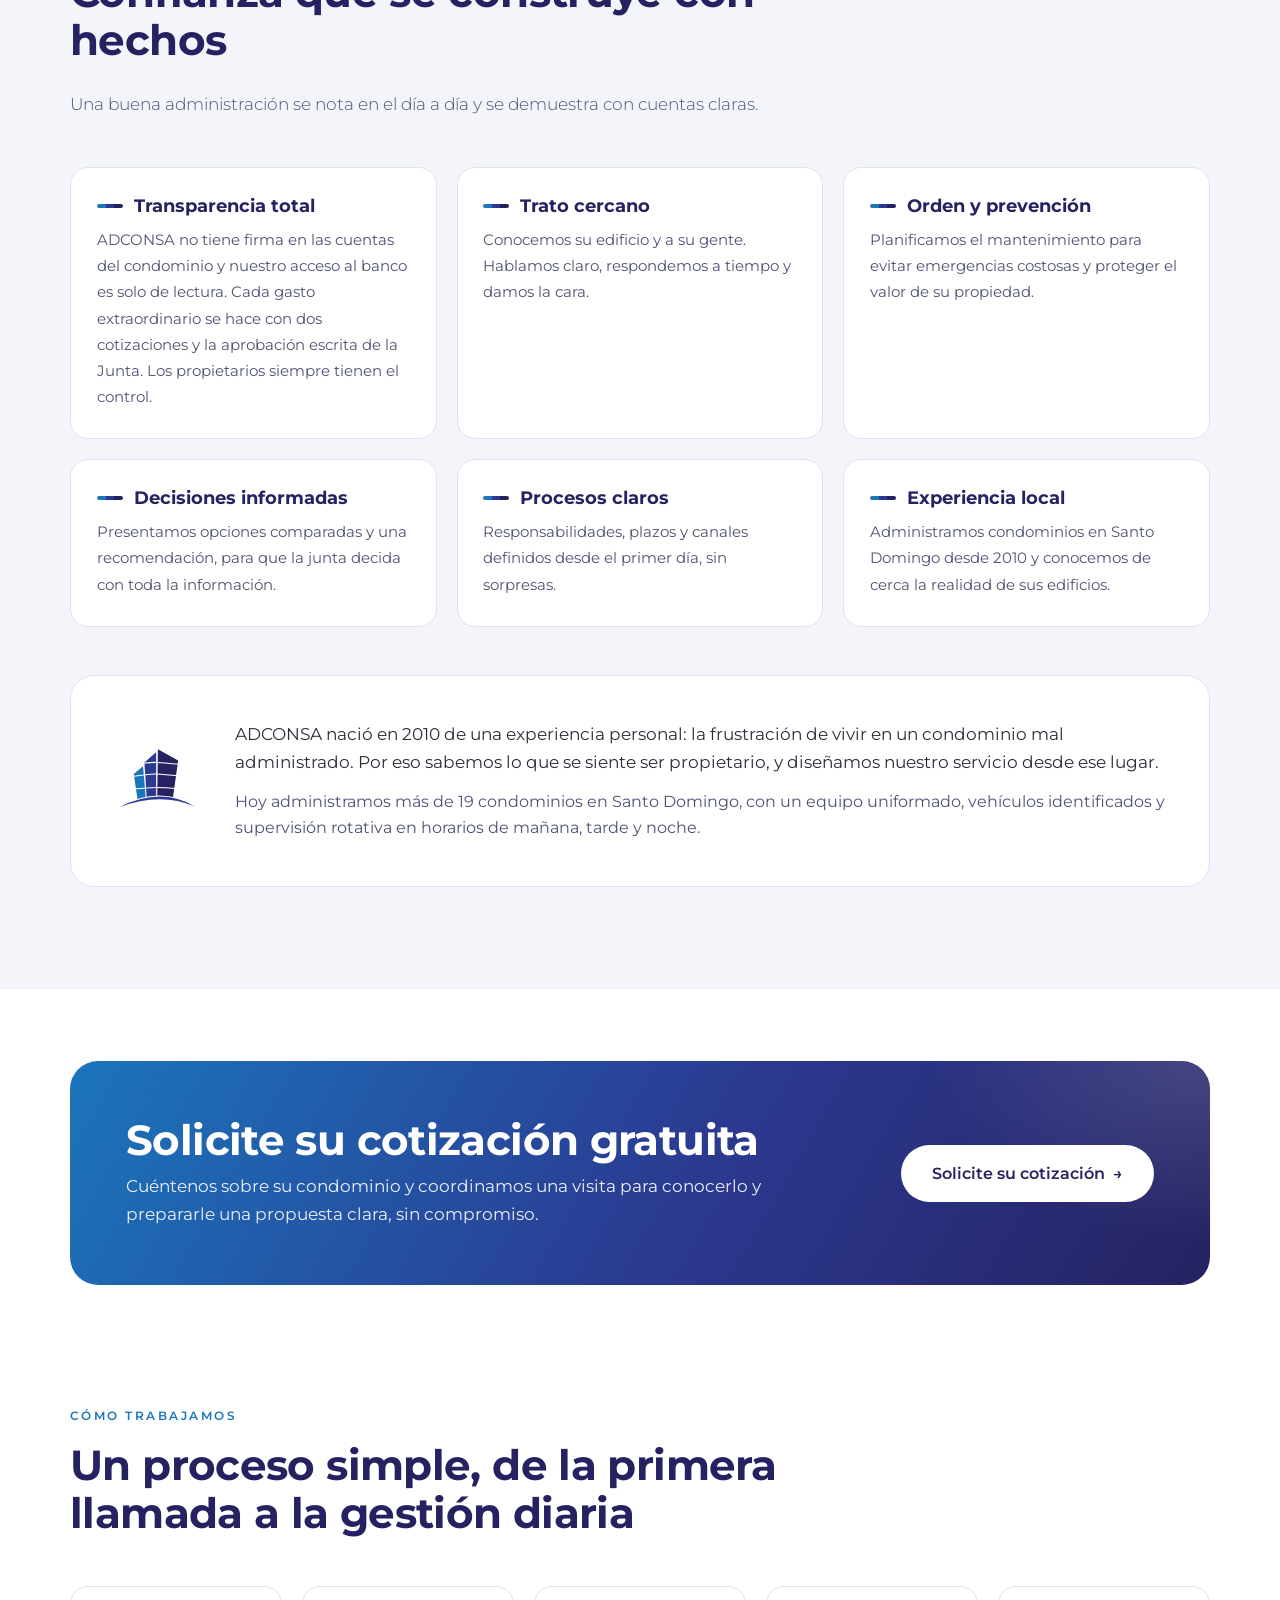
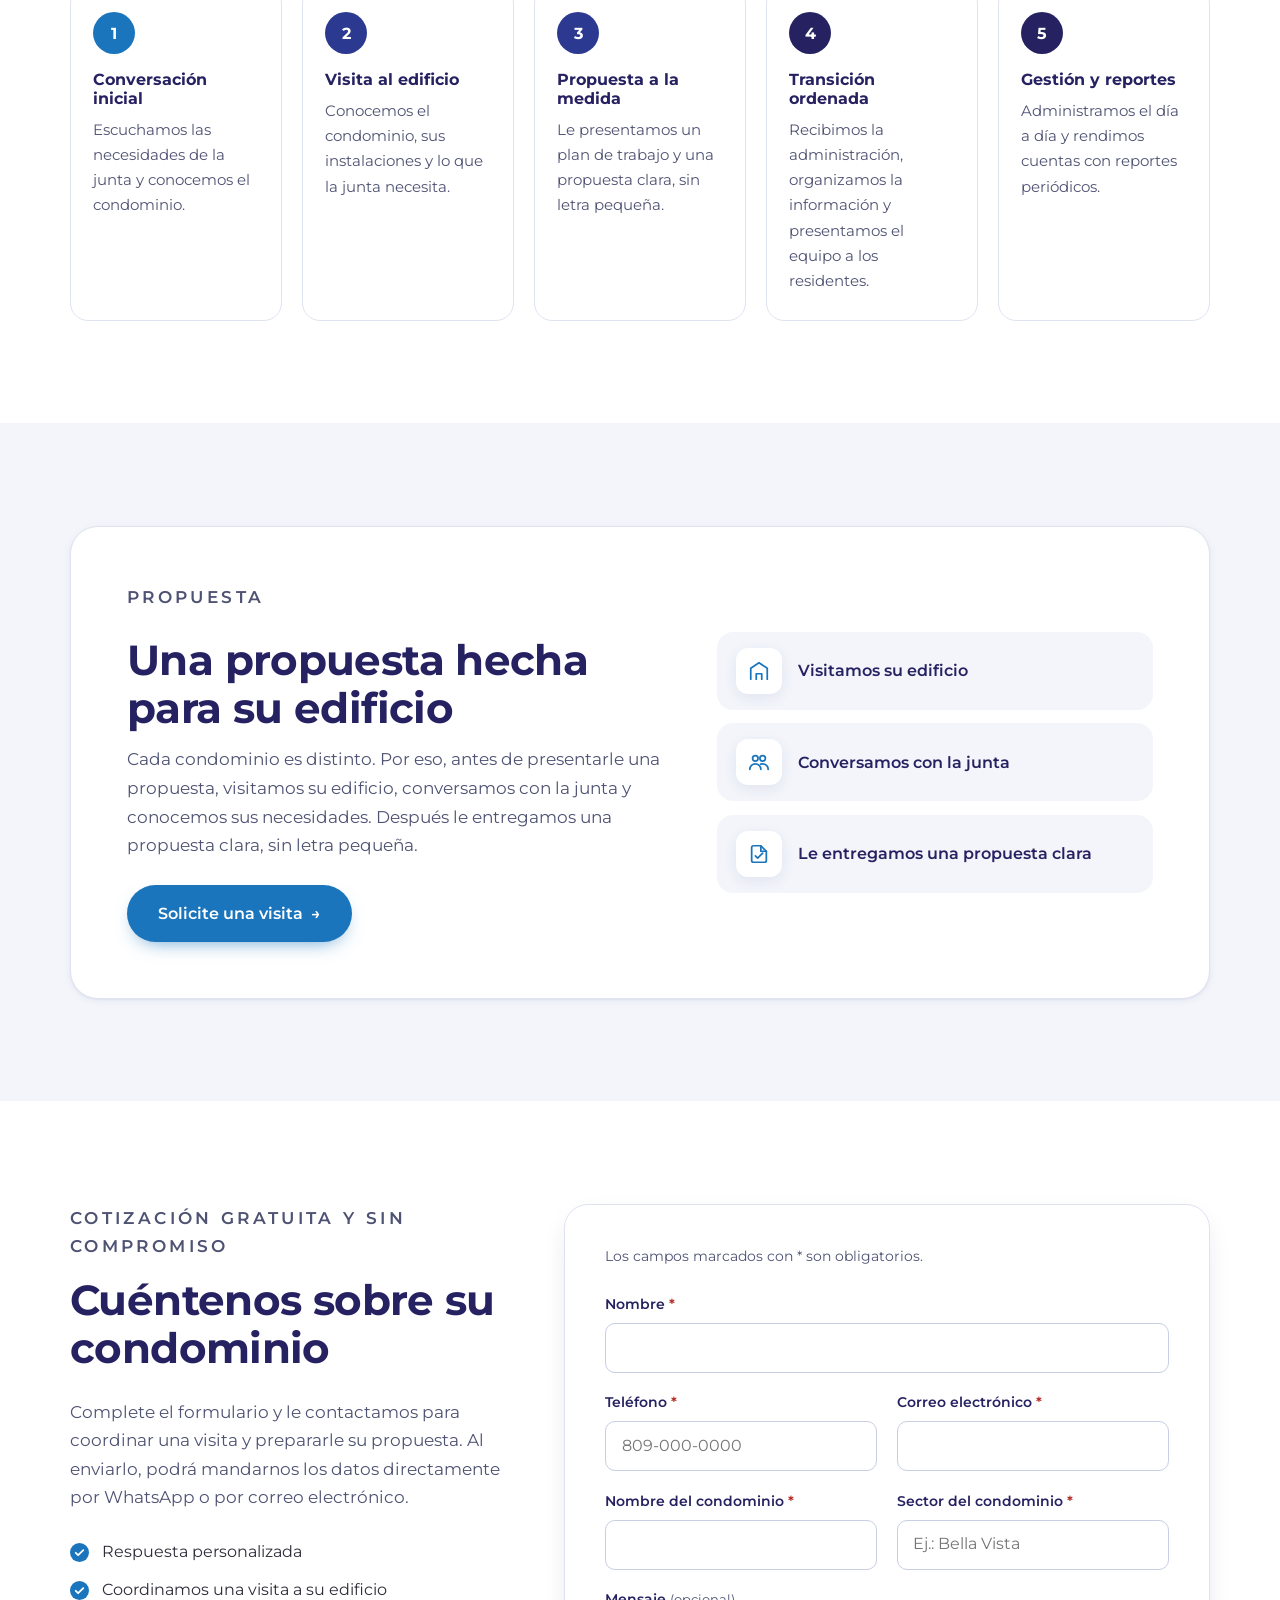
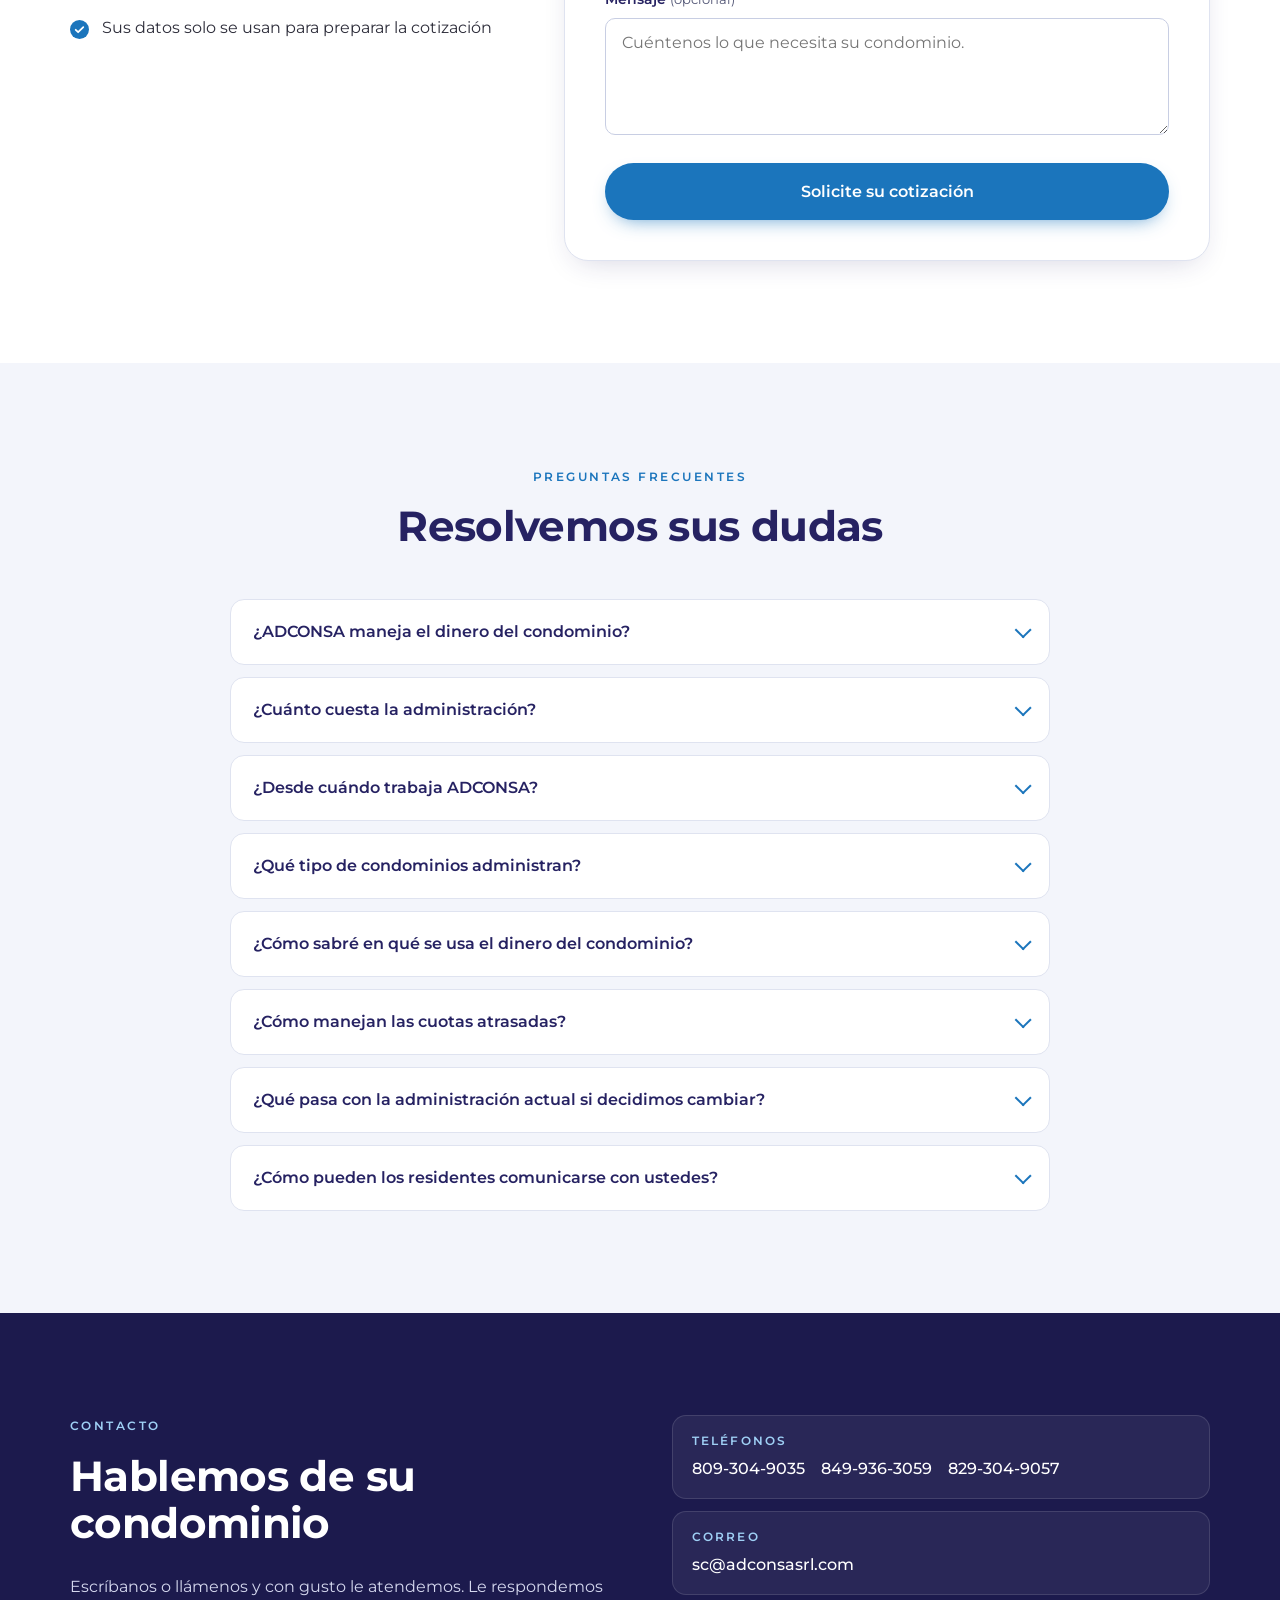
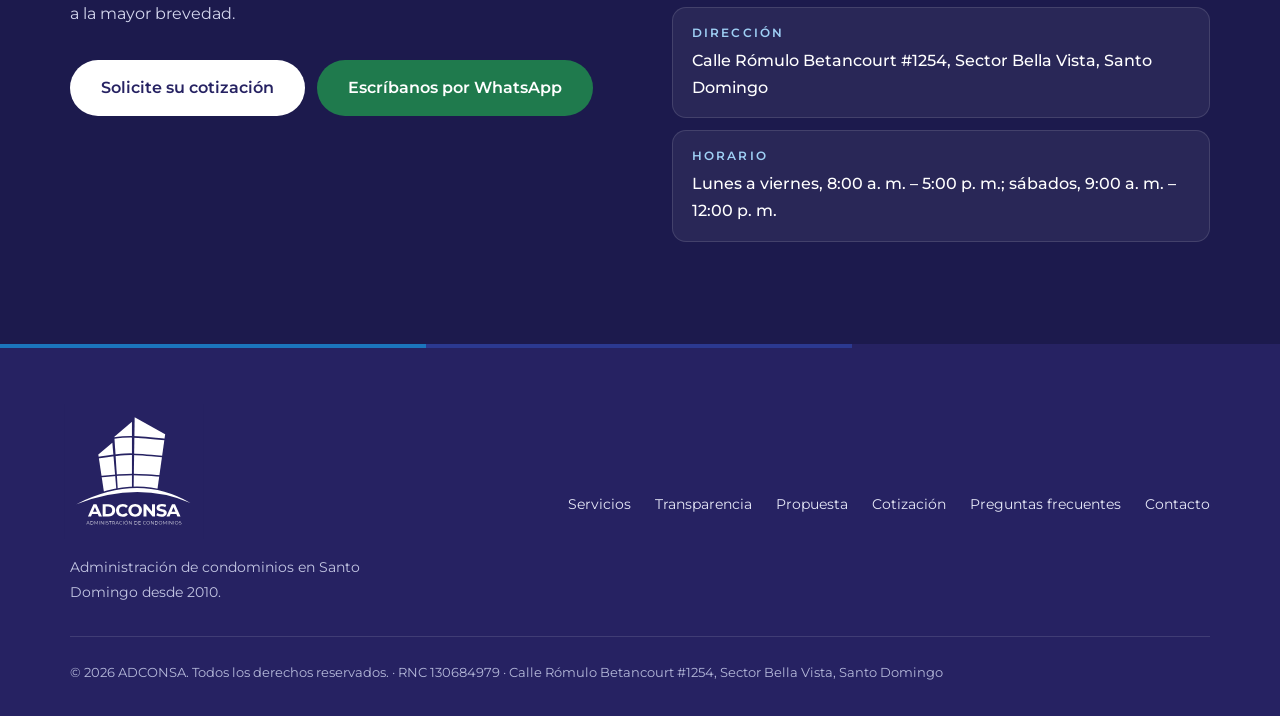
==== commit 52975c42: "Rediseño según brandbook ADCONSA con textos finales aprobados por el CEO" ====
--- a/index.html
+++ b/index.html
@@ -2,44 +2,64 @@
 <html lang="es-DO">
 <head>
   <meta charset="utf-8">
+  <!-- VERSIÓN DE PRUEBA: no indexar (quitar al publicar en el dominio definitivo) -->
   <meta name="robots" content="noindex, nofollow">
   <meta name="viewport" content="width=device-width, initial-scale=1">
-  <title>Adconsa | Administración de condominios en República Dominicana</title>
-  <meta name="description" content="Adconsa administra condominios residenciales, comerciales y mixtos en República Dominicana: cobro de cuotas, mantenimiento, personal, asambleas, cumplimiento legal y reportes transparentes. Solicite su cotización.">
-  <meta name="keywords" content="administración de condominios, administradora de condominios, República Dominicana, Santo Domingo, cuotas de mantenimiento, asambleas de condóminos, Ley 5038">
-  <meta name="theme-color" content="#0f3d56">
-  <!-- [PENDIENTE] Cambiar por el dominio definitivo -->
-  <link rel="canonical" href="https://www.adconsa.com.do/">
+  <title>ADCONSA | Administración de condominios en Santo Domingo desde 2010</title>
+  <meta name="description" content="ADCONSA administra condominios en Santo Domingo desde 2010: cobro de cuotas, reporte mensual, pago de servicios, mantenimiento, personal, cloración de cisterna y asambleas. Transparencia total: ADCONSA no tiene firma en las cuentas del condominio. Solicite su cotización.">
+  <meta name="theme-color" content="#262262">
+  <!-- [SUPUESTO] Dominio tomado del correo sc@adconsasrl.com; confirmar -->
+  <link rel="canonical" href="https://www.adconsasrl.com/">
 
   <!-- Open Graph / redes sociales -->
   <meta property="og:type" content="website">
   <meta property="og:locale" content="es_DO">
-  <meta property="og:site_name" content="Adconsa">
-  <meta property="og:title" content="Adconsa | Administración de condominios con transparencia">
-  <meta property="og:description" content="Administración profesional de condominios en República Dominicana. Finanzas claras, mantenimiento al día y atención cercana a los residentes.">
-  <meta property="og:url" content="https://www.adconsa.com.do/">
-  <meta property="og:image" content="https://www.adconsa.com.do/assets/og-image.png">
+  <meta property="og:site_name" content="ADCONSA">
+  <meta property="og:title" content="ADCONSA | Transparencia total en la administración de su condominio">
+  <meta property="og:description" content="Administración de condominios en Santo Domingo desde 2010. Transparencia total: ADCONSA no tiene firma en las cuentas del condominio.">
+  <meta property="og:url" content="https://www.adconsasrl.com/">
+  <!-- og:image apunta a la versión de prueba publicada; cambiar al dominio definitivo -->
+  <meta property="og:image" content="https://pfdez27.github.io/adconsa-web/assets/og-image.png">
   <meta property="og:image:width" content="1200">
   <meta property="og:image:height" content="630">
+  <meta property="og:image:alt" content="Logo de ADCONSA, administración de condominios">
   <meta name="twitter:card" content="summary_large_image">
-  <meta name="twitter:title" content="Adconsa | Administración de condominios con transparencia">
-  <meta name="twitter:description" content="Administración profesional de condominios en República Dominicana.">
-  <meta name="twitter:image" content="https://www.adconsa.com.do/assets/og-image.png">
-
-  <link rel="icon" href="assets/favicon.svg" type="image/svg+xml">
+  <meta name="twitter:title" content="ADCONSA | Administración de condominios en Santo Domingo">
+  <meta name="twitter:description" content="Las cuentas de su condominio siempre en manos de los propietarios. Desde 2010 en Santo Domingo.">
+  <meta name="twitter:image" content="https://pfdez27.github.io/adconsa-web/assets/og-image.png">
+
+  <!-- Favicon: versión "Solo ícono" del brandbook -->
+  <link rel="icon" href="assets/brand/logo_icono.svg" type="image/svg+xml">
+  <link rel="icon" href="assets/favicon-32.png" sizes="32x32" type="image/png">
+  <link rel="apple-touch-icon" href="assets/apple-touch-icon.png">
+  <link rel="preload" href="assets/fonts/Montserrat-Bold.woff2" as="font" type="font/woff2" crossorigin>
+  <link rel="preload" href="assets/fonts/Montserrat-Regular.woff2" as="font" type="font/woff2" crossorigin>
   <link rel="stylesheet" href="css/styles.css">
+  <script>document.documentElement.classList.add("js")</script>
 
   <script type="application/ld+json">
   {
     "@context": "https://schema.org",
     "@type": "ProfessionalService",
-    "name": "Adconsa",
-    "description": "Administración de condominios residenciales, comerciales y mixtos en República Dominicana.",
-    "areaServed": "República Dominicana",
-    "url": "https://www.adconsa.com.do/",
-    "telephone": "+1-809-000-0000",
-    "email": "info@adconsa.com.do",
-    "address": { "@type": "PostalAddress", "addressCountry": "DO", "addressLocality": "Santo Domingo" }
+    "name": "ADCONSA",
+    "description": "Administración de condominios en Santo Domingo desde 2010.",
+    "foundingDate": "2010",
+    "areaServed": "Santo Domingo, República Dominicana",
+    "url": "https://www.adconsasrl.com/",
+    "logo": "https://pfdez27.github.io/adconsa-web/assets/brand/logo_principal.png",
+    "telephone": ["+1-809-304-9035", "+1-849-936-3059", "+1-829-304-9057"],
+    "email": "sc@adconsasrl.com",
+    "taxID": "130684979",
+    "address": {
+      "@type": "PostalAddress",
+      "streetAddress": "Calle Rómulo Betancourt #1254, Sector Bella Vista",
+      "addressLocality": "Santo Domingo",
+      "addressCountry": "DO"
+    },
+    "openingHoursSpecification": [
+      { "@type": "OpeningHoursSpecification", "dayOfWeek": ["Monday","Tuesday","Wednesday","Thursday","Friday"], "opens": "08:00", "closes": "17:00" },
+      { "@type": "OpeningHoursSpecification", "dayOfWeek": "Saturday", "opens": "09:00", "closes": "12:00" }
+    ]
   }
   </script>
   <script defer src="js/config.js"></script>
@@ -48,214 +68,257 @@
 <body>
   <a class="skip-link" href="#contenido">Saltar al contenido</a>
 
+  <!-- HEADER (sticky) con CTA "Solicite su cotización" -->
   <header class="site-header" id="inicio">
     <div class="container header-inner">
-      <a href="#inicio" class="brand" aria-label="Adconsa, ir al inicio">
-        <!-- LOGOTIPO PROVISIONAL (colores tomados de las variables CSS) -->
-        <svg class="brand-mark" viewBox="0 0 40 40" aria-hidden="true">
-          <rect width="40" height="40" rx="10" class="bm-bg"/>
-          <path d="M9 32V18l11-8 11 8v14" class="bm-roof"/>
-          <rect x="16.5" y="21" width="7" height="11" rx="1.5" class="bm-door"/>
-        </svg>
-        <span class="brand-name">Adconsa</span>
+      <a href="#inicio" class="brand" aria-label="ADCONSA, ir al inicio">
+        <!-- Logo horizontal oficial (brandbook: encabezado web). No modificar. -->
+        <img src="assets/brand/logo_horizontal.svg" alt="ADCONSA · Administración de condominios" width="804" height="279">
       </a>
-
-      <button class="nav-toggle" aria-expanded="false" aria-controls="menu-principal">
-        <span class="nav-toggle-bar" aria-hidden="true"></span>
-        <span class="sr-only">Abrir menú</span>
-      </button>
 
       <nav class="site-nav" aria-label="Navegación principal">
         <ul id="menu-principal">
           <li><a href="#servicios">Servicios</a></li>
-          <li><a href="#por-que">Por qué Adconsa</a></li>
-          <li><a href="#como-trabajamos">Cómo trabajamos</a></li>
+          <li><a href="#transparencia">Transparencia</a></li>
+          <li><a href="#por-que">Por qué ADCONSA</a></li>
+          <li><a href="#propuesta">Propuesta</a></li>
           <li><a href="#preguntas">Preguntas</a></li>
           <li><a href="#contacto">Contacto</a></li>
-          <li class="nav-cta"><a class="btn btn-accent" href="#cotizacion">Solicitar cotización</a></li>
         </ul>
       </nav>
+
+      <div class="header-actions">
+        <a class="btn btn-primary header-cta" href="#cotizacion" data-cta>Solicite su cotización</a>
+        <button class="nav-toggle" type="button" aria-expanded="false" aria-controls="menu-principal">
+          <span class="nav-toggle-bar" aria-hidden="true"></span>
+          <span class="sr-only">Abrir menú</span>
+        </button>
+      </div>
     </div>
   </header>
 
   <main id="contenido">
     <!-- HERO -->
-    <section class="hero">
+    <section class="hero" aria-labelledby="hero-titulo">
       <div class="container hero-inner">
         <div class="hero-text">
-          <p class="eyebrow">Administración de condominios en República Dominicana</p>
-          <h1>Su condominio bien administrado, con cuentas claras y respuestas a tiempo.</h1>
-          <p class="lead">En Adconsa nos encargamos de las finanzas, el mantenimiento, el personal y las asambleas de su condominio, para que propietarios y residentes vivan tranquilos y siempre sepan en qué se usa cada peso.</p>
-          <div class="hero-actions">
-            <a class="btn btn-accent btn-lg" href="#cotizacion">Solicitar cotización</a>
-            <a class="btn btn-ghost btn-lg" href="#servicios">Ver servicios</a>
-          </div>
-          <ul class="hero-points" aria-label="Lo que nos distingue">
-            <li>Reportes financieros periódicos</li>
-            <li>Proveedores evaluados</li>
-            <li>Atención cercana a residentes</li>
+          <p class="eyebrow reveal">Administración de condominios en Santo Domingo desde 2010</p>
+          <h1 id="hero-titulo" class="reveal" style="--d:.05s">Transparencia total: <span>las cuentas de su condominio siempre en manos de los propietarios.</span></h1>
+          <p class="lead reveal" style="--d:.1s">ADCONSA no tiene firma en las cuentas del condominio. Nosotros cobramos, pagamos, supervisamos y le rendimos cuentas cada mes, y ustedes mantienen el control.</p>
+          <div class="hero-actions reveal" style="--d:.15s">
+            <a class="btn btn-primary btn-lg" href="#cotizacion" data-cta>Solicite su cotización <span class="arrow" aria-hidden="true">→</span></a>
+            <a class="btn btn-ghost btn-lg" href="#propuesta">Solicite una visita</a>
+          </div>
+          <ul class="seals reveal" style="--d:.2s" aria-label="Lo que nos distingue">
+            <li>16 años de experiencia</li>
+            <li>Más de 19 condominios administrados</li>
+            <li>Reporte mensual en los primeros 10 días hábiles</li>
           </ul>
         </div>
-        <div class="hero-visual" aria-hidden="true">
-          <div class="report-card">
-            <div class="rc-head">
-              <span class="rc-title">Reporte mensual</span>
-              <span class="rc-tag">Ejemplo</span>
-            </div>
-            <div class="rc-row"><span>Cuotas cobradas</span><strong>78%</strong></div>
-            <div class="rc-bar"><span style="width:78%"></span></div>
-            <div class="rc-row"><span>Presupuesto ejecutado</span><strong>52%</strong></div>
-            <div class="rc-bar rc-bar-alt"><span style="width:52%"></span></div>
-            <div class="rc-row"><span>Meta del fondo de reserva</span><strong>64%</strong></div>
-            <div class="rc-bar"><span style="width:64%"></span></div>
-            <ul class="rc-list">
-              <li><span class="dot ok"></span>Mantenimiento de ascensores</li>
-              <li><span class="dot ok"></span>Fumigación áreas comunes</li>
-              <li><span class="dot pending"></span>Pintura de fachada (en cotización)</li>
+
+        <!-- Visual: símbolo oficial + mensaje principal (sin cifras de ejemplo) -->
+        <div class="hero-visual reveal" style="--d:.15s">
+          <div class="hero-symbol">
+            <img src="assets/brand/logo_icono.svg" alt="" width="560" height="560">
+          </div>
+          <div class="chip" aria-hidden="true"><strong>Desde 2010</strong>en Santo Domingo</div>
+          <div class="control-card">
+            <span class="cc-title">Los propietarios siempre tienen el control</span>
+            <ul>
+              <li><svg viewBox="0 0 24 24" fill="none" stroke="currentColor" stroke-width="2.4" stroke-linecap="round" stroke-linejoin="round" aria-hidden="true"><path d="M5 12.5l4.5 4.5L19 7.5"/></svg>ADCONSA no tiene firma en las cuentas del condominio.</li>
+              <li><svg viewBox="0 0 24 24" fill="none" stroke="currentColor" stroke-width="2.4" stroke-linecap="round" stroke-linejoin="round" aria-hidden="true"><path d="M5 12.5l4.5 4.5L19 7.5"/></svg>Nuestro acceso al banco es solo de lectura.</li>
+              <li><svg viewBox="0 0 24 24" fill="none" stroke="currentColor" stroke-width="2.4" stroke-linecap="round" stroke-linejoin="round" aria-hidden="true"><path d="M5 12.5l4.5 4.5L19 7.5"/></svg>Dos cotizaciones y aprobación escrita de la Junta para cada gasto extraordinario.</li>
             </ul>
-            <p class="rc-note">Datos de ejemplo. Vista ilustrativa del tipo de informe que recibe la junta.</p>
-          </div>
-        </div>
+          </div>
+        </div>
+      </div>
+    </section>
+
+    <!-- DATOS REALES -->
+    <section class="facts" aria-label="ADCONSA en datos">
+      <div class="container">
+        <ul>
+          <li class="reveal"><strong>16 años</strong><span>administrando condominios, desde 2010</span></li>
+          <li class="reveal" style="--d:.08s"><strong>+19</strong><span>condominios administrados en Santo Domingo</span></li>
+          <li class="reveal" style="--d:.16s"><strong>10 días</strong><span>hábiles como máximo para recibir su reporte mensual</span></li>
+        </ul>
       </div>
     </section>
 
     <!-- SERVICIOS -->
     <section class="section" id="servicios" aria-labelledby="servicios-titulo">
       <div class="container">
-        <header class="section-head">
+        <header class="section-head reveal">
           <p class="eyebrow">Servicios</p>
           <h2 id="servicios-titulo">Todo lo que su condominio necesita, en un solo equipo</h2>
-          <p>Adaptamos cada servicio al tamaño y tipo de su condominio, sea residencial, comercial o mixto.</p>
+          <p>Adaptamos cada servicio al tamaño y al tipo de su condominio, sea residencial, comercial o mixto.</p>
         </header>
         <div class="grid cards">
-          <article class="card">
-            <div class="card-icon" aria-hidden="true"><svg viewBox="0 0 24 24"><path d="M3 7h18v12H3z"/><path d="M3 11h18"/><path d="M7 15h4"/></svg></div>
-            <h3>Administración financiera y cobro de cuotas</h3>
-            <p>Presupuesto anual, facturación y cobro de cuotas de mantenimiento, seguimiento a morosidad, pagos a proveedores y manejo del fondo de reserva.</p>
-          </article>
-          <article class="card">
+          <article class="card reveal">
+            <div class="card-icon" aria-hidden="true"><svg viewBox="0 0 24 24"><rect x="3" y="6" width="18" height="13" rx="2"/><path d="M3 10h18"/><path d="M7 15h4"/></svg></div>
+            <h3>Cobro de cuotas</h3>
+            <p>Facturación y cobro de las cuotas de mantenimiento, con seguimiento a cada pago pendiente.</p>
+          </article>
+          <article class="card reveal" style="--d:.05s">
+            <div class="card-icon" aria-hidden="true"><svg viewBox="0 0 24 24"><path d="M4 20V10"/><path d="M10 20V4"/><path d="M16 20v-7"/><path d="M22 20H2"/></svg></div>
+            <h3>Reporte mensual</h3>
+            <p>Estado de ingresos y gastos con sus soportes, entregado en los primeros 10 días hábiles de cada mes.</p>
+          </article>
+          <article class="card reveal" style="--d:.1s">
+            <div class="card-icon" aria-hidden="true"><svg viewBox="0 0 24 24"><path d="M13 2L4 14h7l-1 8 9-12h-7z"/></svg></div>
+            <h3>Pago de servicios del edificio</h3>
+            <p>Pagamos a tiempo el agua, la electricidad, la basura, el combustible, el gas común, el ascensor y la planta eléctrica.</p>
+          </article>
+          <article class="card reveal" style="--d:.15s">
             <div class="card-icon" aria-hidden="true"><svg viewBox="0 0 24 24"><path d="M14.7 6.3a4 4 0 0 0-5.4 5.4L3 18l3 3 6.3-6.3a4 4 0 0 0 5.4-5.4l-2.5 2.5-2.5-.5-.5-2.5z"/></svg></div>
-            <h3>Mantenimiento y proveedores</h3>
-            <p>Planes de mantenimiento preventivo y correctivo, cotizaciones comparadas, contratación y supervisión de proveedores de confianza.</p>
-          </article>
-          <article class="card">
-            <div class="card-icon" aria-hidden="true"><svg viewBox="0 0 24 24"><path d="M12 3l8 3v6c0 4.5-3.4 8.2-8 9-4.6-.8-8-4.5-8-9V6z"/><path d="M9 12l2 2 4-4"/></svg></div>
-            <h3>Gestión de personal y seguridad</h3>
-            <p>Selección, coordinación y supervisión del personal de conserjería, limpieza y seguridad, con turnos y responsabilidades claras.</p>
-          </article>
-          <article class="card">
+            <h3>Supervisión de mantenimientos</h3>
+            <p>Coordinamos y supervisamos los trabajos de mantenimiento hasta que quedan bien hechos.</p>
+          </article>
+          <article class="card reveal">
+            <div class="card-icon" aria-hidden="true"><svg viewBox="0 0 24 24"><circle cx="9" cy="8" r="3"/><path d="M3 20c0-3.3 2.7-6 6-6s6 2.7 6 6"/><path d="M17 11l2 2 3-3"/></svg></div>
+            <h3>Gestión de personal</h3>
+            <p>Coordinamos y supervisamos al personal del condominio, con turnos y responsabilidades claras.</p>
+          </article>
+          <article class="card reveal" style="--d:.05s">
+            <div class="card-icon" aria-hidden="true"><svg viewBox="0 0 24 24"><path d="M12 3c3 4 6 7.2 6 10.5a6 6 0 0 1-12 0C6 10.2 9 7 12 3z"/><path d="M9.5 14a2.5 2.5 0 0 0 2.5 2.5"/></svg></div>
+            <h3>Cloración de cisterna y fumigación</h3>
+            <p>Cloración semanal de la cisterna y fumigación de las áreas comunes, que también incluye a las familias que la soliciten.</p>
+          </article>
+          <article class="card reveal" style="--d:.1s">
             <div class="card-icon" aria-hidden="true"><svg viewBox="0 0 24 24"><circle cx="8" cy="8" r="3"/><circle cx="16" cy="8" r="3"/><path d="M2 20c0-3.3 2.7-6 6-6s6 2.7 6 6"/><path d="M14 14.3c.6-.2 1.3-.3 2-.3 3.3 0 6 2.7 6 6"/></svg></div>
-            <h3>Asambleas y actas</h3>
-            <p>Convocatoria, organización y moderación de asambleas de condóminos, redacción de actas y seguimiento de los acuerdos tomados.</p>
-          </article>
-          <article class="card">
-            <div class="card-icon" aria-hidden="true"><svg viewBox="0 0 24 24"><path d="M12 3v18"/><path d="M5 7h14"/><path d="M5 7l-3 7a3 3 0 0 0 6 0z"/><path d="M19 7l-3 7a3 3 0 0 0 6 0z"/><path d="M8 21h8"/></svg></div>
-            <h3>Cumplimiento legal</h3>
-            <p>Acompañamiento en el cumplimiento del régimen de condominio y del reglamento interno, documentación al día y coordinación con asesores legales cuando haga falta.</p>
-          </article>
-          <article class="card">
-            <div class="card-icon" aria-hidden="true"><svg viewBox="0 0 24 24"><path d="M4 20V10"/><path d="M10 20V4"/><path d="M16 20v-7"/><path d="M22 20H2"/></svg></div>
-            <h3>Reportes y transparencia</h3>
-            <p>Estados de ingresos y gastos, conciliaciones y soportes de cada pago, presentados de forma clara y periódica a la junta y a los propietarios.</p>
-          </article>
-          <article class="card">
-            <div class="card-icon" aria-hidden="true"><svg viewBox="0 0 24 24"><path d="M21 12a8 8 0 0 1-11.6 7.1L4 20l1-4.6A8 8 0 1 1 21 12z"/><path d="M8.5 11h7"/><path d="M8.5 14h4"/></svg></div>
-            <h3>Atención a residentes</h3>
-            <p>Un canal directo para solicitudes, reclamos y avisos, con respuesta y seguimiento hasta que cada caso queda resuelto.</p>
-          </article>
-          <article class="card card-cta">
-            <h3>¿Necesita un plan a la medida?</h3>
-            <p>Combine los servicios que su condominio necesita o pida la administración integral. Le preparamos una propuesta clara.</p>
-            <a class="btn btn-accent" href="#cotizacion">Solicitar cotización</a>
-          </article>
-        </div>
+            <h3>Asistencia a asambleas</h3>
+            <p>Acompañamos a la junta en cada asamblea y presentamos el estado financiero.</p>
+          </article>
+          <article class="card card-cta reveal" style="--d:.15s">
+            <h3>Una propuesta para su edificio</h3>
+            <p>Visitamos su condominio, conversamos con la junta y le entregamos una propuesta clara.</p>
+            <a class="btn btn-white" href="#cotizacion" data-cta>Solicite una visita</a>
+          </article>
+        </div>
+      </div>
+    </section>
+
+    <!-- TRANSPARENCIA TOTAL (mensaje principal del CEO) -->
+    <section class="section trust" id="transparencia" aria-labelledby="transparencia-titulo">
+      <div class="container">
+        <header class="section-head reveal">
+          <p class="eyebrow eyebrow-light">Transparencia total</p>
+          <h2 id="transparencia-titulo">ADCONSA no tiene firma en las cuentas de su condominio</h2>
+          <p>Entregar las finanzas de su edificio a un tercero requiere confianza. Por eso nuestra operación está diseñada para que los propietarios siempre tengan el control.</p>
+        </header>
+        <div class="trust-grid">
+          <div class="trust-item reveal">
+            <span class="n">01</span>
+            <h3>Firmas solo de los propietarios</h3>
+            <p>La cuenta bancaria del condominio lleva únicamente las firmas de los propietarios designados.</p>
+          </div>
+          <div class="trust-item reveal" style="--d:.06s">
+            <span class="n">02</span>
+            <h3>Dos cotizaciones por gasto</h3>
+            <p>Cada gasto extraordinario se hace con dos cotizaciones y la aprobación escrita de la Junta.</p>
+          </div>
+          <div class="trust-item reveal" style="--d:.12s">
+            <span class="n">03</span>
+            <h3>Cada cheque con su factura</h3>
+            <p>Los pagos recurrentes se procesan dos veces al mes y cada cheque llega al propietario firmante con su factura de respaldo.</p>
+          </div>
+          <div class="trust-item reveal" style="--d:.18s">
+            <span class="n">04</span>
+            <h3>Acceso solo de lectura</h3>
+            <p>Nuestro acceso al banco es solo de lectura, exclusivamente para conciliar el estado de cuenta mensual.</p>
+          </div>
+        </div>
+        <p class="trust-quote reveal">Transparencia total: los propietarios siempre tienen el control.</p>
       </div>
     </section>
 
     <!-- POR QUÉ ADCONSA -->
     <section class="section section-alt" id="por-que" aria-labelledby="porque-titulo">
       <div class="container">
-        <header class="section-head">
-          <p class="eyebrow">Por qué Adconsa</p>
+        <header class="section-head reveal">
+          <p class="eyebrow">Por qué ADCONSA</p>
           <h2 id="porque-titulo">Confianza que se construye con hechos</h2>
-          <p>Creemos que una buena administración se nota en el día a día y se demuestra con números claros.</p>
+          <p>Una buena administración se nota en el día a día y se demuestra con cuentas claras.</p>
         </header>
         <div class="grid benefits">
-          <div class="benefit">
-            <h3>Transparencia total</h3>
-            <p>Cada ingreso y cada gasto queda documentado. Usted puede ver en qué se invierte el dinero del condominio.</p>
-          </div>
-          <div class="benefit">
-            <h3>Trato cercano</h3>
-            <p>Conocemos su edificio y a su gente. Hablamos claro, respondemos a tiempo y damos la cara.</p>
-          </div>
-          <div class="benefit">
-            <h3>Orden y prevención</h3>
-            <p>Planificamos el mantenimiento para evitar emergencias costosas y proteger el valor de su propiedad.</p>
-          </div>
-          <div class="benefit">
-            <h3>Decisiones informadas</h3>
-            <p>Presentamos opciones comparadas y recomendaciones para que la junta decida con toda la información.</p>
-          </div>
-          <div class="benefit">
-            <h3>Procesos claros</h3>
-            <p>Responsabilidades, plazos y canales definidos desde el primer día, sin sorpresas.</p>
-          </div>
-          <div class="benefit">
-            <h3>Conocimiento local</h3>
-            <p>Entendemos la realidad de los condominios en República Dominicana y su marco normativo.</p>
-          </div>
+          <div class="benefit reveal"><h3>Transparencia total</h3><p>ADCONSA no tiene firma en las cuentas del condominio y nuestro acceso al banco es solo de lectura. Cada gasto extraordinario se hace con dos cotizaciones y la aprobación escrita de la Junta. Los propietarios siempre tienen el control.</p></div>
+          <div class="benefit reveal" style="--d:.05s"><h3>Trato cercano</h3><p>Conocemos su edificio y a su gente. Hablamos claro, respondemos a tiempo y damos la cara.</p></div>
+          <div class="benefit reveal" style="--d:.1s"><h3>Orden y prevención</h3><p>Planificamos el mantenimiento para evitar emergencias costosas y proteger el valor de su propiedad.</p></div>
+          <div class="benefit reveal"><h3>Decisiones informadas</h3><p>Presentamos opciones comparadas y una recomendación, para que la junta decida con toda la información.</p></div>
+          <div class="benefit reveal" style="--d:.05s"><h3>Procesos claros</h3><p>Responsabilidades, plazos y canales definidos desde el primer día, sin sorpresas.</p></div>
+          <div class="benefit reveal" style="--d:.1s"><h3>Experiencia local</h3><p>Administramos condominios en Santo Domingo desde 2010 y conocemos de cerca la realidad de sus edificios.</p></div>
+        </div>
+
+        <!-- Historia (texto de las propuestas) -->
+        <div class="story reveal">
+          <img src="assets/brand/logo_icono.svg" alt="" width="560" height="560">
+          <div>
+            <p>ADCONSA nació en 2010 de una experiencia personal: la frustración de vivir en un condominio mal administrado. Por eso sabemos lo que se siente ser propietario, y diseñamos nuestro servicio desde ese lugar.</p>
+            <p>Hoy administramos más de 19 condominios en Santo Domingo, con un equipo uniformado, vehículos identificados y supervisión rotativa en horarios de mañana, tarde y noche.</p>
+          </div>
+        </div>
+      </div>
+    </section>
+
+    <!-- FRANJA CTA (mitad de página) -->
+    <section class="cta-band" aria-labelledby="cta-titulo">
+      <div class="container">
+        <div class="cta-box reveal">
+          <div>
+            <h2 id="cta-titulo">Solicite su cotización gratuita</h2>
+            <p>Cuéntenos sobre su condominio y coordinamos una visita para conocerlo y prepararle una propuesta clara, sin compromiso.</p>
+          </div>
+          <a class="btn btn-white btn-lg" href="#cotizacion" data-cta>Solicite su cotización <span class="arrow" aria-hidden="true">→</span></a>
         </div>
       </div>
     </section>
 
     <!-- CÓMO TRABAJAMOS -->
-    <section class="section" id="como-trabajamos" aria-labelledby="pasos-titulo">
-      <div class="container">
-        <header class="section-head">
+    <section class="section" id="como-trabajamos" aria-labelledby="pasos-titulo" style="padding-top:clamp(2rem,4vw,3rem)">
+      <div class="container">
+        <header class="section-head reveal">
           <p class="eyebrow">Cómo trabajamos</p>
           <h2 id="pasos-titulo">Un proceso simple, de la primera llamada a la gestión diaria</h2>
         </header>
         <ol class="steps">
-          <li class="step">
-            <span class="step-num" aria-hidden="true">1</span>
-            <h3>Conversación inicial</h3>
-            <p>Escuchamos las necesidades de la junta y conocemos el condominio.</p>
-          </li>
-          <li class="step">
-            <span class="step-num" aria-hidden="true">2</span>
-            <h3>Diagnóstico</h3>
-            <p>Revisamos finanzas, contratos, estado de las instalaciones y documentación.</p>
-          </li>
-          <li class="step">
-            <span class="step-num" aria-hidden="true">3</span>
-            <h3>Propuesta a la medida</h3>
-            <p>Presentamos un plan de trabajo y una cotización clara, sin letras pequeñas.</p>
-          </li>
-          <li class="step">
-            <span class="step-num" aria-hidden="true">4</span>
-            <h3>Transición ordenada</h3>
-            <p>Recibimos la administración, organizamos la información y presentamos el equipo a los residentes.</p>
-          </li>
-          <li class="step">
-            <span class="step-num" aria-hidden="true">5</span>
-            <h3>Gestión y reportes</h3>
-            <p>Administramos el día a día y rendimos cuentas con reportes periódicos.</p>
-          </li>
+          <li class="step reveal"><span class="step-num" aria-hidden="true">1</span><h3>Conversación inicial</h3><p>Escuchamos las necesidades de la junta y conocemos el condominio.</p></li>
+          <li class="step reveal" style="--d:.05s"><span class="step-num" aria-hidden="true">2</span><h3>Visita al edificio</h3><p>Conocemos el condominio, sus instalaciones y lo que la junta necesita.</p></li>
+          <li class="step reveal" style="--d:.1s"><span class="step-num" aria-hidden="true">3</span><h3>Propuesta a la medida</h3><p>Le presentamos un plan de trabajo y una propuesta clara, sin letra pequeña.</p></li>
+          <li class="step reveal" style="--d:.15s"><span class="step-num" aria-hidden="true">4</span><h3>Transición ordenada</h3><p>Recibimos la administración, organizamos la información y presentamos el equipo a los residentes.</p></li>
+          <li class="step reveal" style="--d:.2s"><span class="step-num" aria-hidden="true">5</span><h3>Gestión y reportes</h3><p>Administramos el día a día y rendimos cuentas con reportes periódicos.</p></li>
         </ol>
       </div>
     </section>
 
+    <!-- PROPUESTA (sin precios, rangos ni factores de cálculo; texto final aprobado por el CEO) -->
+    <section class="section section-alt" id="propuesta" aria-labelledby="propuesta-titulo">
+      <div class="container">
+        <div class="pricing reveal">
+          <div>
+            <p class="eyebrow">Propuesta</p>
+            <h2 id="propuesta-titulo">Una propuesta hecha para su edificio</h2>
+            <p>Cada condominio es distinto. Por eso, antes de presentarle una propuesta, visitamos su edificio, conversamos con la junta y conocemos sus necesidades. Después le entregamos una propuesta clara, sin letra pequeña.</p>
+            <a class="btn btn-primary btn-lg" href="#cotizacion" data-cta>Solicite una visita <span class="arrow" aria-hidden="true">→</span></a>
+          </div>
+          <ol class="visit-steps" aria-label="Cómo preparamos su propuesta">
+            <li><span aria-hidden="true"><svg viewBox="0 0 24 24"><path d="M3 21V9l9-6 9 6v12"/><path d="M9 21v-6h6v6"/></svg></span>Visitamos su edificio</li>
+            <li><span aria-hidden="true"><svg viewBox="0 0 24 24"><circle cx="8" cy="8" r="3"/><circle cx="16" cy="8" r="3"/><path d="M2 20c0-3.3 2.7-6 6-6s6 2.7 6 6"/><path d="M14 14.3c.6-.2 1.3-.3 2-.3 3.3 0 6 2.7 6 6"/></svg></span>Conversamos con la junta</li>
+            <li><span aria-hidden="true"><svg viewBox="0 0 24 24"><path d="M14 3H6a2 2 0 0 0-2 2v14a2 2 0 0 0 2 2h12a2 2 0 0 0 2-2V9z"/><path d="M14 3v6h6"/><path d="M8 14l2.5 2.5L16 11"/></svg></span>Le entregamos una propuesta clara</li>
+          </ol>
+        </div>
+      </div>
+    </section>
+
     <!-- COTIZACIÓN -->
-    <section class="section section-alt" id="cotizacion" aria-labelledby="cotizacion-titulo">
+    <section class="section" id="cotizacion" aria-labelledby="cotizacion-titulo">
       <div class="container quote-wrap">
-        <div class="quote-intro">
-          <p class="eyebrow">Cotización sin compromiso</p>
+        <div class="quote-intro reveal">
+          <p class="eyebrow">Cotización gratuita y sin compromiso</p>
           <h2 id="cotizacion-titulo">Cuéntenos sobre su condominio</h2>
-          <p>Complete el formulario y le prepararemos una propuesta. Al enviarlo, podrá mandarnos los datos directamente por WhatsApp o por correo electrónico.</p>
+          <p>Complete el formulario y le contactamos para coordinar una visita y prepararle su propuesta. Al enviarlo, podrá mandarnos los datos directamente por WhatsApp o por correo electrónico.</p>
           <ul class="check-list">
             <li>Respuesta personalizada</li>
-            <li>Propuesta adaptada a su condominio</li>
+            <li>Coordinamos una visita a su edificio</li>
             <li>Sus datos solo se usan para preparar la cotización</li>
           </ul>
         </div>
@@ -263,8 +326,8 @@
         <form class="quote-form" id="form-cotizacion" novalidate>
           <p class="form-note">Los campos marcados con <span aria-hidden="true">*</span><span class="sr-only">asterisco</span> son obligatorios.</p>
           <div class="form-grid">
-            <div class="field">
-              <label for="f-nombre">Nombre completo <span class="req" aria-hidden="true">*</span></label>
+            <div class="field field-full">
+              <label for="f-nombre">Nombre <span class="req" aria-hidden="true">*</span></label>
               <input id="f-nombre" name="nombre" type="text" autocomplete="name" required minlength="3">
               <p class="error" id="e-nombre" aria-live="polite"></p>
             </div>
@@ -284,40 +347,13 @@
               <p class="error" id="e-condominio" aria-live="polite"></p>
             </div>
             <div class="field">
-              <label for="f-ubicacion">Ubicación / sector <span class="req" aria-hidden="true">*</span></label>
-              <input id="f-ubicacion" name="ubicacion" type="text" placeholder="Ej.: Piantini, Santo Domingo" required>
-              <p class="error" id="e-ubicacion" aria-live="polite"></p>
-            </div>
-            <div class="field">
-              <label for="f-unidades">Número de unidades <span class="req" aria-hidden="true">*</span></label>
-              <input id="f-unidades" name="unidades" type="number" inputmode="numeric" min="1" max="5000" step="1" required>
-              <p class="error" id="e-unidades" aria-live="polite"></p>
-            </div>
-            <fieldset class="field field-full">
-              <legend>Tipo de condominio <span class="req" aria-hidden="true">*</span></legend>
-              <div class="options options-inline">
-                <label class="option"><input type="radio" name="tipo" value="Residencial" required> Residencial</label>
-                <label class="option"><input type="radio" name="tipo" value="Comercial"> Comercial</label>
-                <label class="option"><input type="radio" name="tipo" value="Mixto"> Mixto</label>
-              </div>
-              <p class="error" id="e-tipo" aria-live="polite"></p>
-            </fieldset>
-            <fieldset class="field field-full">
-              <legend>Servicios de interés</legend>
-              <div class="options options-grid">
-                <label class="option"><input type="checkbox" name="servicios" value="Administración financiera y cobros"> Administración financiera y cobros</label>
-                <label class="option"><input type="checkbox" name="servicios" value="Mantenimiento y proveedores"> Mantenimiento y proveedores</label>
-                <label class="option"><input type="checkbox" name="servicios" value="Personal y seguridad"> Personal y seguridad</label>
-                <label class="option"><input type="checkbox" name="servicios" value="Asambleas y actas"> Asambleas y actas</label>
-                <label class="option"><input type="checkbox" name="servicios" value="Cumplimiento legal"> Cumplimiento legal</label>
-                <label class="option"><input type="checkbox" name="servicios" value="Reportes y transparencia"> Reportes y transparencia</label>
-                <label class="option"><input type="checkbox" name="servicios" value="Atención a residentes"> Atención a residentes</label>
-                <label class="option"><input type="checkbox" name="servicios" value="Administración integral"> Administración integral (todo)</label>
-              </div>
-            </fieldset>
+              <label for="f-sector">Sector del condominio <span class="req" aria-hidden="true">*</span></label>
+              <input id="f-sector" name="sector" type="text" placeholder="Ej.: Bella Vista" required>
+              <p class="error" id="e-sector" aria-live="polite"></p>
+            </div>
             <div class="field field-full">
-              <label for="f-mensaje">Mensaje</label>
-              <textarea id="f-mensaje" name="mensaje" rows="4" maxlength="1500" placeholder="Cuéntenos la situación actual del condominio o lo que necesita."></textarea>
+              <label for="f-mensaje">Mensaje <span class="hint">(opcional)</span></label>
+              <textarea id="f-mensaje" name="mensaje" rows="4" maxlength="1500" placeholder="Cuéntenos lo que necesita su condominio."></textarea>
             </div>
           </div>
           <!-- Campo trampa anti-spam: los humanos no lo ven -->
@@ -325,7 +361,7 @@
             <label for="f-web">No llenar</label>
             <input id="f-web" name="_gotcha" type="text" tabindex="-1" autocomplete="off">
           </div>
-          <button type="submit" class="btn btn-accent btn-lg btn-block">Solicitar cotización</button>
+          <button type="submit" class="btn btn-primary btn-lg btn-block">Solicite su cotización</button>
           <p class="form-status" id="form-status" role="status" aria-live="polite"></p>
 
           <div class="send-options" id="send-options" hidden>
@@ -340,28 +376,36 @@
     </section>
 
     <!-- FAQ -->
-    <section class="section" id="preguntas" aria-labelledby="faq-titulo">
+    <section class="section section-alt" id="preguntas" aria-labelledby="faq-titulo">
       <div class="container container-narrow">
-        <header class="section-head">
+        <header class="section-head center reveal">
           <p class="eyebrow">Preguntas frecuentes</p>
           <h2 id="faq-titulo">Resolvemos sus dudas</h2>
         </header>
-        <div class="faq">
+        <div class="faq reveal">
+          <details>
+            <summary>¿ADCONSA maneja el dinero del condominio?</summary>
+            <p>Gestionamos los cobros y pagos, pero no tenemos firma en las cuentas: las firmas son de la Junta y nuestro acceso al banco es solo de lectura. Cada gasto extraordinario lleva dos cotizaciones y la aprobación escrita de la Junta.</p>
+          </details>
+          <details>
+            <summary>¿Cuánto cuesta la administración?</summary>
+            <p>Preparamos cada propuesta después de visitar el edificio y conocer sus necesidades. Solicite una visita y le contactamos para coordinarla.</p>
+          </details>
+          <details>
+            <summary>¿Desde cuándo trabaja ADCONSA?</summary>
+            <p>Desde 2010 administramos condominios en Santo Domingo, con el mismo compromiso de transparencia y cercanía.</p>
+          </details>
           <details>
             <summary>¿Qué tipo de condominios administran?</summary>
             <p>Trabajamos con condominios residenciales, comerciales y mixtos, desde edificios pequeños hasta proyectos con varias torres. Adaptamos el servicio a cada caso.</p>
           </details>
           <details>
-            <summary>¿Cómo se calcula el costo de la administración?</summary>
-            <p>Depende del número de unidades, los servicios incluidos y las características del condominio. Por eso preparamos una cotización personalizada después de conocer sus necesidades.</p>
-          </details>
-          <details>
             <summary>¿Cómo sabré en qué se usa el dinero del condominio?</summary>
-            <p>Entregamos reportes periódicos de ingresos y gastos con sus soportes, y presentamos el estado financiero en cada asamblea. La transparencia es la base de nuestro trabajo.</p>
+            <p>La transparencia es la base de nuestro trabajo. Le entregamos un reporte de ingresos y gastos con sus soportes en los primeros 10 días hábiles de cada mes.</p>
           </details>
           <details>
             <summary>¿Cómo manejan las cuotas atrasadas?</summary>
-            <p>Llevamos un control de cuotas al día, enviamos recordatorios y seguimos el protocolo de cobro aprobado por la asamblea y el reglamento del condominio.</p>
+            <p>Damos seguimiento a cada cuota pendiente y enviamos recordatorios a los propietarios.</p>
           </details>
           <details>
             <summary>¿Qué pasa con la administración actual si decidimos cambiar?</summary>
@@ -378,21 +422,21 @@
     <!-- CONTACTO -->
     <section class="section section-dark" id="contacto" aria-labelledby="contacto-titulo">
       <div class="container contact-wrap">
-        <div>
+        <div class="reveal">
           <p class="eyebrow eyebrow-light">Contacto</p>
           <h2 id="contacto-titulo">Hablemos de su condominio</h2>
-          <p>Estamos para ayudarle. Escríbanos o llámenos y con gusto le atendemos.</p>
+          <p>Escríbanos o llámenos y con gusto le atendemos. Le respondemos a la mayor brevedad.</p>
           <div class="hero-actions">
-            <a class="btn btn-whatsapp btn-lg" data-wa-link href="#" target="_blank" rel="noopener">Escríbanos por WhatsApp</a>
-            <a class="btn btn-accent btn-lg" href="#cotizacion">Solicitar cotización</a>
-          </div>
-        </div>
-        <ul class="contact-list">
-          <li><span class="cl-label">Teléfono</span><a data-contact="telefono" href="tel:+18090000000">809-000-0000 [PENDIENTE]</a></li>
-          <li><span class="cl-label">WhatsApp</span><a data-contact="whatsapp" data-wa-link href="#" target="_blank" rel="noopener">809-000-0000 [PENDIENTE]</a></li>
-          <li><span class="cl-label">Correo</span><a data-contact="email" href="mailto:info@adconsa.com.do">info@adconsa.com.do [PENDIENTE]</a></li>
-          <li><span class="cl-label">Dirección</span><span data-contact="direccion">Calle Ejemplo #00, Sector, Santo Domingo [PENDIENTE]</span></li>
-          <li><span class="cl-label">Horario</span><span data-contact="horario">Lunes a viernes, 8:30 a. m. – 5:30 p. m. [PENDIENTE]</span></li>
+            <a class="btn btn-white btn-lg" href="#cotizacion" data-cta>Solicite su cotización</a>
+            <a class="btn btn-whatsapp btn-lg" data-wa-link href="https://wa.me/18093049035" target="_blank" rel="noopener">Escríbanos por WhatsApp</a>
+          </div>
+        </div>
+        <ul class="contact-list reveal" style="--d:.08s">
+          <li><span class="cl-label">Teléfonos</span>
+            <span class="phones" data-contact="telefonos"><a href="tel:+18093049035">809-304-9035</a><a href="tel:+18499363059">849-936-3059</a><a href="tel:+18293049057">829-304-9057</a></span></li>
+          <li><span class="cl-label">Correo</span><a data-contact="email" href="mailto:sc@adconsasrl.com">sc@adconsasrl.com</a></li>
+          <li><span class="cl-label">Dirección</span><span data-contact="direccion">Calle Rómulo Betancourt #1254, Sector Bella Vista, Santo Domingo</span></li>
+          <li><span class="cl-label">Horario</span><span data-contact="horario">Lunes a viernes, 8:00 a. m. – 5:00 p. m.; sábados, 9:00 a. m. – 12:00 p. m.</span></li>
         </ul>
       </div>
     </section>
@@ -401,23 +445,30 @@
   <footer class="site-footer">
     <div class="container footer-inner">
       <div class="footer-brand">
-        <span class="brand-name">Adconsa</span>
-        <p>Administración de condominios en República Dominicana.</p>
+        <!-- Logo negativo (todo en blanco) sobre fondo azul marino, según brandbook -->
+        <img src="assets/brand/logo_negativo.svg" alt="ADCONSA · Administración de condominios" width="620" height="600">
+        <p>Administración de condominios en Santo Domingo desde 2010.</p>
       </div>
       <nav aria-label="Enlaces del pie de página">
         <ul class="footer-links">
           <li><a href="#servicios">Servicios</a></li>
-          <li><a href="#como-trabajamos">Cómo trabajamos</a></li>
+          <li><a href="#transparencia">Transparencia</a></li>
+          <li><a href="#propuesta">Propuesta</a></li>
           <li><a href="#cotizacion">Cotización</a></li>
           <li><a href="#preguntas">Preguntas frecuentes</a></li>
           <li><a href="#contacto">Contacto</a></li>
         </ul>
       </nav>
-      <p class="footer-legal">© <span id="year">2026</span> Adconsa. Todos los derechos reservados. <span data-contact="rnc">RNC 000-00000-0 [PENDIENTE]</span></p>
+      <p class="footer-meta">© <span id="year">2026</span> ADCONSA. Todos los derechos reservados. · <span data-contact="rnc">RNC 130684979</span> · <span data-contact="direccion">Calle Rómulo Betancourt #1254, Sector Bella Vista, Santo Domingo</span></p>
     </div>
   </footer>
 
-  <a class="wa-float" data-wa-link href="#" target="_blank" rel="noopener" aria-label="Escríbanos por WhatsApp">
+  <!-- Barra fija "Solicite su cotización" (solo móvil; se oculta cuando el formulario está a la vista) -->
+  <div class="mobile-cta" id="mobile-cta">
+    <a class="btn btn-primary" href="#cotizacion" data-cta>Solicite su cotización</a>
+  </div>
+
+  <a class="wa-float" data-wa-link href="https://wa.me/18093049035" target="_blank" rel="noopener" aria-label="Escríbanos por WhatsApp">
     <svg viewBox="0 0 32 32" aria-hidden="true"><path fill="currentColor" d="M16 3a13 13 0 0 0-11.2 19.6L3 29l6.6-1.7A13 13 0 1 0 16 3zm0 23.6c-2 0-4-.6-5.7-1.6l-.4-.2-3.9 1 1-3.8-.3-.4A10.6 10.6 0 1 1 16 26.6zm5.8-7.9c-.3-.2-1.9-.9-2.2-1-.3-.1-.5-.2-.7.2l-1 1.2c-.2.2-.4.2-.7.1a8.7 8.7 0 0 1-4.3-3.8c-.3-.6.3-.5.9-1.7.1-.2 0-.4 0-.5l-1-2.4c-.3-.6-.5-.5-.7-.5h-.6c-.2 0-.6.1-.9.4-.3.3-1.1 1.1-1.1 2.7s1.2 3.2 1.3 3.4c.2.2 2.3 3.5 5.5 4.9 2 .9 2.8.9 3.8.8.6-.1 1.9-.8 2.2-1.5.3-.8.3-1.4.2-1.5-.1-.2-.3-.3-.7-.5z"/></svg>
   </a>
 </body>
--- a/css/styles.css
+++ b/css/styles.css
@@ -1,253 +1,344 @@
 /* =====================================================================
-   ADCONSA – HOJA DE ESTILOS
-   >>> MARCA: cambie colores y tipografía SOLO en el bloque :root <<<
-   (Paleta y fuentes PROVISIONALES hasta recibir la identidad de marca)
+   ADCONSA – Estilos del sitio
+   MARCA centralizada en :root (según Brandbook ADCONSA v1.0, 2026)
    ===================================================================== */
-:root {
-  /* Colores de marca */
-  --color-primary: #0f3d56;        /* azul petróleo: confianza */
-  --color-primary-700: #0a2c3f;
-  --color-primary-100: #e3eef4;
-  --color-accent: #f2a541;         /* ámbar: calidez, llamadas a la acción */
-  --color-accent-700: #d98a1f;
-  --color-accent-ink: #1f1a10;     /* texto sobre el acento */
-  --color-whatsapp: #1fa855;
-  --color-whatsapp-700: #178a45;
-
-  /* Neutros */
-  --color-text: #1d2a33;
-  --color-muted: #52626d;
-  --color-bg: #ffffff;
-  --color-bg-alt: #f4f7f9;
-  --color-border: #d8e1e7;
-  --color-error: #b42318;
-  --color-ok: #127a3c;
-
-  /* Tipografía (sistema = carga instantánea; cambie por una webfont si la marca lo pide) */
-  --font-body: system-ui, -apple-system, "Segoe UI", Roboto, "Helvetica Neue", Arial, sans-serif;
-  --font-heading: var(--font-body);
-  --fs-base: 1rem;
-  --fs-h1: clamp(2rem, 1.4rem + 3vw, 3.25rem);
-  --fs-h2: clamp(1.6rem, 1.2rem + 1.8vw, 2.4rem);
-  --fs-h3: 1.125rem;
-
-  /* Forma */
-  --radius: 14px;
-  --radius-sm: 8px;
-  --shadow: 0 10px 30px -12px rgba(15, 61, 86, .25);
-  --container: 1160px;
-  --header-h: 68px;
-}
-
-/* ---------- Base ---------- */
-*, *::before, *::after { box-sizing: border-box; }
-html { scroll-behavior: smooth; scroll-padding-top: calc(var(--header-h) + 12px); -webkit-text-size-adjust: 100%; }
-@media (prefers-reduced-motion: reduce) { html { scroll-behavior: auto; } * { transition: none !important; } }
-body { margin: 0; font-family: var(--font-body); font-size: var(--fs-base); line-height: 1.6; color: var(--color-text); background: var(--color-bg); }
-img, svg { max-width: 100%; display: block; }
-h1, h2, h3 { font-family: var(--font-heading); line-height: 1.2; margin: 0 0 .6em; color: var(--color-primary); }
-h1 { font-size: var(--fs-h1); letter-spacing: -.02em; }
-h2 { font-size: var(--fs-h2); letter-spacing: -.01em; }
-h3 { font-size: var(--fs-h3); }
-p { margin: 0 0 1em; }
-a { color: var(--color-primary); }
-:focus-visible { outline: 3px solid var(--color-accent); outline-offset: 2px; border-radius: 4px; }
-
-.container { width: 100%; max-width: var(--container); margin: 0 auto; padding: 0 20px; }
-.container-narrow { max-width: 820px; }
-.sr-only { position: absolute; width: 1px; height: 1px; padding: 0; margin: -1px; overflow: hidden; clip: rect(0 0 0 0); white-space: nowrap; border: 0; }
-.skip-link { position: absolute; left: 12px; top: -60px; background: var(--color-primary); color: #fff; padding: 10px 14px; border-radius: var(--radius-sm); z-index: 100; }
-.skip-link:focus { top: 12px; }
+
+/* Montserrat: familia tipográfica oficial (brandbook §07), archivos locales */
+@font-face{font-family:"Montserrat";font-weight:300;font-style:normal;font-display:swap;src:url("../assets/fonts/Montserrat-Light.woff2") format("woff2");}
+@font-face{font-family:"Montserrat";font-weight:400;font-style:normal;font-display:swap;src:url("../assets/fonts/Montserrat-Regular.woff2") format("woff2");}
+@font-face{font-family:"Montserrat";font-weight:500;font-style:normal;font-display:swap;src:url("../assets/fonts/Montserrat-Medium.woff2") format("woff2");}
+@font-face{font-family:"Montserrat";font-weight:600;font-style:normal;font-display:swap;src:url("../assets/fonts/Montserrat-SemiBold.woff2") format("woff2");}
+@font-face{font-family:"Montserrat";font-weight:700;font-style:normal;font-display:swap;src:url("../assets/fonts/Montserrat-Bold.woff2") format("woff2");}
+
+:root{
+  /* Paleta oficial (brandbook §06) */
+  --color-navy:   #262262;  /* Azul marino · principal, textos y titulares */
+  --color-medio:  #2B3990;  /* Azul medio · torre central y arco, subtítulos */
+  --color-claro:  #1B75BC;  /* Azul claro · torre izquierda, descriptor, destacados */
+  --color-blanco: #FFFFFF;  /* Fondos y versión negativa */
+
+  /* Derivados (tintes de la paleta, solo para fondos y bordes) */
+  --color-text:   #2d2d3a;  /* gris oscuro para texto de lectura (brandbook §07) */
+  --color-muted:  #4f5373;  /* texto secundario, contraste AA sobre blanco y --color-soft */
+  --color-soft:   #f3f5fb;  /* fondo alterno */
+  --color-line:   #dfe3f0;
+  --color-navy-2: #1c1a4d;  /* marino profundo para degradados */
+  --color-wa:     #1f7a4d;  /* WhatsApp (verde oscurecido para AA con texto blanco) */
+  --color-error:  #b3261e;
+
+  --brand-bar: linear-gradient(90deg,var(--color-claro) 0 33.3%,var(--color-medio) 33.3% 66.6%,var(--color-navy) 66.6%);
+
+  --font-base: "Montserrat", system-ui, -apple-system, "Segoe UI", Roboto, Arial, sans-serif;
+
+  --radius: 18px;
+  --radius-sm: 10px;
+  --shadow-sm: 0 1px 2px rgba(38,34,98,.06), 0 2px 8px rgba(38,34,98,.05);
+  --shadow:    0 10px 30px -12px rgba(38,34,98,.22);
+  --header-h: 72px;
+  --container: 1180px;
+}
+
+*,*::before,*::after{box-sizing:border-box}
+html{scroll-behavior:smooth;scroll-padding-top:calc(var(--header-h) + 12px);-webkit-text-size-adjust:100%}
+body{margin:0;font-family:var(--font-base);font-weight:400;font-size:1rem;line-height:1.7;color:var(--color-text);background:var(--color-blanco);overflow-x:hidden}
+img,svg{max-width:100%;display:block}
+a{color:var(--color-medio)}
+a:hover{color:var(--color-navy)}
+h1,h2,h3{color:var(--color-navy);font-weight:700;line-height:1.15;margin:0 0 .6em;letter-spacing:-.015em}
+h1{font-size:clamp(2.1rem,1.2rem + 3.6vw,3.9rem)}
+h2{font-size:clamp(1.7rem,1.2rem + 1.8vw,2.6rem)}
+h3{font-size:1.12rem;letter-spacing:0}
+p{margin:0 0 1em}
+:focus-visible{outline:3px solid var(--color-claro);outline-offset:3px;border-radius:4px}
+.sr-only{position:absolute!important;width:1px;height:1px;padding:0;margin:-1px;overflow:hidden;clip:rect(0,0,0,0);white-space:nowrap;border:0}
+.skip-link{position:absolute;left:1rem;top:-100px;background:var(--color-navy);color:#fff;padding:.6rem 1rem;border-radius:8px;z-index:200}
+.skip-link:focus{top:1rem;color:#fff}
+.container{width:100%;max-width:var(--container);margin:0 auto;padding:0 1.25rem}
+.container-narrow{max-width:860px}
+
+/* Destacado en mayúsculas (brandbook §07: SemiBold, espaciado amplio, azul claro) */
+.eyebrow{font-size:.78rem;font-weight:600;letter-spacing:.2em;text-transform:uppercase;color:var(--color-claro);margin:0 0 1rem}
+.eyebrow-light{color:#9fd0f5}
 
 /* ---------- Botones ---------- */
-.btn { display: inline-flex; align-items: center; justify-content: center; gap: .5em; min-height: 44px; padding: .7em 1.2em; border-radius: 999px; font-weight: 700; font-size: 1rem; text-decoration: none; border: 2px solid transparent; cursor: pointer; transition: background .2s, color .2s, border-color .2s, transform .2s; font-family: inherit; }
-.btn:hover { transform: translateY(-1px); }
-.btn-lg { padding: .85em 1.5em; font-size: 1.05rem; }
-.btn-block { width: 100%; }
-.btn-accent { background: var(--color-accent); color: var(--color-accent-ink); }
-.btn-accent:hover { background: var(--color-accent-700); }
-.btn-ghost { background: transparent; color: var(--color-primary); border-color: var(--color-primary); }
-.btn-ghost:hover { background: var(--color-primary-100); }
-.btn-whatsapp { background: var(--color-whatsapp-700); color: #fff; }
-.btn-whatsapp:hover { background: #126f37; }
-
-/* ---------- Header ---------- */
-.site-header { position: sticky; top: 0; z-index: 50; background: rgba(255,255,255,.96); backdrop-filter: blur(8px); border-bottom: 1px solid var(--color-border); }
-.header-inner { display: flex; align-items: center; justify-content: space-between; min-height: var(--header-h); }
-.brand { display: inline-flex; align-items: center; gap: 10px; text-decoration: none; }
-.brand-mark { width: 38px; height: 38px; }
-.bm-bg { fill: var(--color-primary); }
-.bm-roof { fill: none; stroke: #fff; stroke-width: 3.2; stroke-linejoin: round; stroke-linecap: round; }
-.bm-door { fill: var(--color-accent); }
-.brand-name { font-weight: 800; font-size: 1.45rem; color: var(--color-primary); letter-spacing: .01em; }
-
-.nav-toggle { width: 44px; height: 44px; display: inline-flex; align-items: center; justify-content: center; background: none; border: 1px solid var(--color-border); border-radius: var(--radius-sm); cursor: pointer; }
-.nav-toggle-bar, .nav-toggle-bar::before, .nav-toggle-bar::after { display: block; width: 20px; height: 2px; background: var(--color-primary); position: relative; transition: transform .2s, background .2s; }
-.nav-toggle-bar::before, .nav-toggle-bar::after { content: ""; position: absolute; left: 0; }
-.nav-toggle-bar::before { top: -6px; } .nav-toggle-bar::after { top: 6px; }
-.nav-toggle[aria-expanded="true"] .nav-toggle-bar { background: transparent; }
-.nav-toggle[aria-expanded="true"] .nav-toggle-bar::before { transform: translateY(6px) rotate(45deg); }
-.nav-toggle[aria-expanded="true"] .nav-toggle-bar::after { transform: translateY(-6px) rotate(-45deg); }
-
-.site-nav { position: absolute; top: 100%; left: 0; right: 0; background: #fff; border-bottom: 1px solid var(--color-border); box-shadow: var(--shadow); display: none; }
-.site-nav.is-open { display: block; }
-.site-nav ul { list-style: none; margin: 0; padding: 8px 20px 20px; }
-.site-nav li a:not(.btn) { display: block; padding: 12px 4px; text-decoration: none; color: var(--color-text); font-weight: 600; border-bottom: 1px solid var(--color-bg-alt); }
-.site-nav .nav-cta { margin-top: 14px; }
-.site-nav .nav-cta .btn { width: 100%; }
-
-@media (min-width: 960px) {
-  .nav-toggle { display: none; }
-  .site-nav { position: static; display: block; background: none; border: 0; box-shadow: none; }
-  .site-nav ul { display: flex; align-items: center; gap: 4px; padding: 0; }
-  .site-nav li a:not(.btn) { border: 0; padding: 8px 12px; border-radius: var(--radius-sm); }
-  .site-nav li a:not(.btn):hover { background: var(--color-bg-alt); color: var(--color-primary); }
-  .site-nav .nav-cta { margin: 0 0 0 10px; }
-  .site-nav .nav-cta .btn { width: auto; }
+.btn{display:inline-flex;align-items:center;justify-content:center;gap:.5rem;font:600 .95rem/1.2 var(--font-base);padding:.85rem 1.4rem;border-radius:999px;border:2px solid transparent;text-decoration:none;cursor:pointer;transition:background-color .2s,color .2s,border-color .2s,transform .2s,box-shadow .2s;text-align:center}
+.btn:hover{transform:translateY(-1px)}
+.btn-lg{padding:1.05rem 1.8rem;font-size:1rem}
+.btn-block{width:100%}
+.btn-primary{background:var(--color-claro);color:#fff;box-shadow:0 8px 20px -10px rgba(27,117,188,.8)}
+.btn-primary:hover{background:var(--color-medio);color:#fff}
+.btn-navy{background:var(--color-navy);color:#fff}
+.btn-navy:hover{background:var(--color-medio);color:#fff}
+.btn-white{background:#fff;color:var(--color-navy)}
+.btn-white:hover{background:#e9eefb;color:var(--color-navy)}
+.btn-ghost{background:transparent;color:var(--color-navy);border-color:var(--color-line)}
+.btn-ghost:hover{border-color:var(--color-navy);color:var(--color-navy)}
+.btn-ghost-light{background:transparent;color:#fff;border-color:rgba(255,255,255,.4)}
+.btn-ghost-light:hover{border-color:#fff;color:#fff}
+.btn-whatsapp{background:var(--color-wa);color:#fff}
+.btn-whatsapp:hover{background:#17603c;color:#fff}
+.btn .arrow{transition:transform .2s}
+.btn:hover .arrow{transform:translateX(3px)}
+
+/* ---------- Header (sticky) ---------- */
+.site-header{position:sticky;top:0;z-index:100;background:rgba(255,255,255,.9);backdrop-filter:saturate(1.4) blur(12px);-webkit-backdrop-filter:saturate(1.4) blur(12px);border-bottom:1px solid transparent;transition:border-color .2s,box-shadow .2s}
+.site-header.is-scrolled{border-bottom-color:var(--color-line);box-shadow:var(--shadow-sm)}
+.site-header::before{content:"";display:block;height:4px;background:var(--brand-bar)}
+.header-inner{display:flex;align-items:center;justify-content:space-between;gap:1rem;height:var(--header-h)}
+.brand{display:flex;align-items:center;flex-shrink:0}
+/* Logo horizontal: mínimo 160 px de ancho en pantalla (brandbook §04) */
+.brand img{height:62px;width:auto;min-width:160px}
+.header-actions{display:flex;align-items:center;gap:.6rem}
+.header-cta{padding:.65rem 1.1rem;font-size:.88rem}
+.nav-toggle{display:inline-flex;align-items:center;justify-content:center;width:44px;height:44px;border:1px solid var(--color-line);border-radius:12px;background:#fff;cursor:pointer}
+.nav-toggle-bar,.nav-toggle-bar::before,.nav-toggle-bar::after{display:block;width:18px;height:2px;background:var(--color-navy);border-radius:2px;position:relative;transition:transform .2s,background-color .2s}
+.nav-toggle-bar::before,.nav-toggle-bar::after{content:"";position:absolute;left:0}
+.nav-toggle-bar::before{top:-6px}.nav-toggle-bar::after{top:6px}
+.nav-toggle[aria-expanded="true"] .nav-toggle-bar{background:transparent}
+.nav-toggle[aria-expanded="true"] .nav-toggle-bar::before{transform:translateY(6px) rotate(45deg)}
+.nav-toggle[aria-expanded="true"] .nav-toggle-bar::after{transform:translateY(-6px) rotate(-45deg)}
+.site-nav{position:absolute;left:0;right:0;top:100%;background:#fff;border-bottom:1px solid var(--color-line);box-shadow:var(--shadow);display:none}
+.site-nav.is-open{display:block}
+.site-nav ul{list-style:none;margin:0;padding:.75rem 1.25rem 1.25rem}
+.site-nav a{display:block;padding:.8rem 0;color:var(--color-navy);font-weight:500;text-decoration:none;border-bottom:1px solid var(--color-soft)}
+.site-nav a:hover{color:var(--color-claro)}
+@media (max-width:430px){
+  /* Brandbook: logo horizontal mínimo 160px de ancho en pantalla */
+  .brand img{height:56px;min-width:160px}
+  .header-cta{padding:.45rem .8rem;font-size:.78rem;line-height:1.15;max-width:118px;text-align:center;white-space:normal}
+}
+@media (max-width:359px){.header-cta{display:none}}
+@media (min-width:1000px){
+  .nav-toggle{display:none}
+  .site-nav{position:static;display:block;background:none;border:0;box-shadow:none}
+  .site-nav ul{display:flex;gap:1.75rem;padding:0}
+  .site-nav a{padding:.4rem 0;border:0;font-size:.92rem;position:relative}
+  .site-nav a::after{content:"";position:absolute;left:0;right:100%;bottom:0;height:2px;background:var(--color-claro);transition:right .25s}
+  .site-nav a:hover::after{right:0}
+  .header-inner{gap:2rem}
+  .site-nav{margin-left:auto}
 }
 
 /* ---------- Hero ---------- */
-.hero { background: linear-gradient(160deg, var(--color-primary-100) 0%, #fff 60%); padding: 48px 0 56px; overflow: hidden; }
-.hero-inner { display: grid; gap: 40px; align-items: center; }
-.eyebrow { text-transform: uppercase; letter-spacing: .08em; font-size: .8rem; font-weight: 700; color: var(--color-accent-700); margin-bottom: .8em; }
-.eyebrow-light { color: var(--color-accent); }
-.lead { font-size: 1.125rem; color: var(--color-muted); max-width: 40em; }
-.hero-actions { display: flex; flex-wrap: wrap; gap: 12px; margin: 24px 0; }
-.hero-points { list-style: none; padding: 0; margin: 0; display: flex; flex-wrap: wrap; gap: 10px 22px; color: var(--color-muted); font-weight: 600; font-size: .95rem; }
-.hero-points li, .check-list li { display: flex; gap: .45em; }
-.hero-points li::before, .check-list li::before { content: "✓"; color: var(--color-ok); font-weight: 800; flex: none; }
-
-.report-card { background: #fff; border-radius: var(--radius); box-shadow: var(--shadow); padding: 24px; border: 1px solid var(--color-border); max-width: 440px; margin: 0 auto; }
-.rc-head { display: flex; justify-content: space-between; align-items: center; margin-bottom: 18px; }
-.rc-title { font-weight: 800; color: var(--color-primary); }
-.rc-tag { font-size: .75rem; font-weight: 700; background: var(--color-primary-100); color: var(--color-primary); padding: 3px 10px; border-radius: 999px; }
-.rc-row { display: flex; justify-content: space-between; font-size: .9rem; color: var(--color-muted); }
-.rc-bar { height: 10px; background: var(--color-bg-alt); border-radius: 999px; margin: 6px 0 14px; overflow: hidden; }
-.rc-bar span { display: block; height: 100%; background: var(--color-primary); border-radius: inherit; }
-.rc-bar-alt span { background: var(--color-accent); }
-.rc-list { list-style: none; padding: 0; margin: 18px 0 12px; font-size: .9rem; }
-.rc-list li { display: flex; align-items: center; gap: 10px; padding: 6px 0; border-top: 1px solid var(--color-bg-alt); }
-.dot { width: 10px; height: 10px; border-radius: 50%; flex: none; }
-.dot.ok { background: var(--color-ok); } .dot.pending { background: var(--color-accent); }
-.rc-note { font-size: .78rem; color: var(--color-muted); margin: 0; }
-
-@media (min-width: 900px) {
-  .hero { padding: 80px 0 96px; }
-  .hero-inner { grid-template-columns: 1.15fr .85fr; gap: 56px; }
-}
-
-@media (max-width: 539px) {
-  .hero-actions .btn { width: 100%; }
-}
+.hero{position:relative;overflow:hidden;background:
+  radial-gradient(1100px 520px at 88% -10%,rgba(27,117,188,.13),transparent 60%),
+  radial-gradient(700px 420px at -10% 110%,rgba(43,57,144,.08),transparent 60%),
+  linear-gradient(180deg,#fff, var(--color-soft));padding:clamp(3rem,7vw,6.5rem) 0 clamp(3rem,6vw,5.5rem)}
+.hero-inner{display:grid;gap:3rem;align-items:center}
+.hero h1{font-size:clamp(2rem,1.25rem + 2.5vw,3.25rem);max-width:15em}
+.hero h1 span{color:var(--color-claro)}
+.lead{font-size:clamp(1.05rem,1rem + .35vw,1.25rem);font-weight:300;color:var(--color-text);max-width:38rem;line-height:1.75}
+.hero-actions{display:flex;flex-wrap:wrap;gap:.8rem;margin:2rem 0 2.2rem}
+.seals{list-style:none;padding:0;margin:0;display:flex;flex-wrap:wrap;gap:.6rem}
+.seals li{display:inline-flex;align-items:center;gap:.5rem;font-size:.85rem;font-weight:500;color:var(--color-navy);background:#fff;border:1px solid var(--color-line);border-radius:999px;padding:.45rem .9rem}
+.seals li::before{content:"";width:7px;height:7px;transform:rotate(45deg);background:var(--color-claro);border-radius:1px;flex-shrink:0}
+
+/* Visual del hero: símbolo de la marca + tarjeta "usted tiene el control" (sin cifras inventadas) */
+.hero-visual{position:relative;max-width:520px;width:100%;margin:0 auto}
+.hero-symbol{position:relative;aspect-ratio:4/3;border-radius:32px;background:#fff;border:1px solid var(--color-line);box-shadow:var(--shadow);display:grid;place-items:start center;padding-top:9%;overflow:hidden}
+.hero-symbol::before{content:"";position:absolute;inset:0;background:
+  linear-gradient(var(--color-soft) 1px,transparent 1px) 0 0/32px 32px,
+  linear-gradient(90deg,var(--color-soft) 1px,transparent 1px) 0 0/32px 32px;opacity:.9}
+.hero-symbol::after{content:"";position:absolute;left:0;right:0;bottom:0;height:6px;background:var(--brand-bar)}
+.hero-symbol img{position:relative;width:42%;height:auto}
+.control-card{position:relative;z-index:2;margin:-3rem auto 0;width:calc(100% - 2rem);max-width:360px;background:var(--color-navy);color:#fff;border-radius:var(--radius);padding:1.25rem 1.35rem;box-shadow:0 24px 50px -20px rgba(38,34,98,.6)}
+.control-card .cc-title{display:block;font-weight:700;font-size:1rem;margin-bottom:.7rem}
+.control-card ul{list-style:none;margin:0;padding:0;display:grid;gap:.5rem}
+.control-card li{display:flex;gap:.6rem;font-size:.86rem;line-height:1.45;color:#e6e8f7}
+.control-card li svg{width:18px;height:18px;flex-shrink:0;color:#9fd0f5;margin-top:1px}
+.chip{position:absolute;top:1.25rem;right:-.75rem;background:#fff;border:1px solid var(--color-line);border-radius:14px;padding:.7rem 1rem;box-shadow:var(--shadow);font-size:.8rem;line-height:1.3;color:var(--color-muted)}
+.chip strong{display:block;color:var(--color-navy);font-size:1.25rem}
+@media (min-width:960px){
+  .hero-inner{grid-template-columns:1.15fr .85fr;gap:4rem}
+  .hero-symbol{aspect-ratio:1/1}
+  .hero-symbol img{width:50%}
+  .control-card{position:absolute;left:-3rem;bottom:-2rem;margin:0;width:330px}
+}
+
+/* ---------- Franja de datos ---------- */
+.facts{background:var(--color-navy);color:#fff}
+.facts ul{list-style:none;margin:0;padding:2.2rem 0;display:grid;gap:1.5rem;grid-template-columns:1fr}
+.facts li{display:flex;align-items:baseline;gap:.9rem}
+.facts strong{font-size:clamp(2rem,1.6rem + 1.4vw,2.8rem);font-weight:700;line-height:1;color:#fff;white-space:nowrap}
+.facts span{font-size:.92rem;color:#d4d7ee;line-height:1.4}
+@media (min-width:760px){.facts ul{grid-template-columns:repeat(3,1fr)}.facts li{flex-direction:column;gap:.5rem}}
 
 /* ---------- Secciones ---------- */
-.section { padding: 64px 0; }
-.section-alt { background: var(--color-bg-alt); }
-.section-head { max-width: 720px; margin-bottom: 36px; }
-.section-head p:last-child { color: var(--color-muted); }
-@media (min-width: 900px) { .section { padding: 96px 0; } }
-
-.grid { display: grid; gap: 18px; }
-.cards { grid-template-columns: 1fr; }
-@media (min-width: 640px) { .cards { grid-template-columns: repeat(2, 1fr); } }
-@media (min-width: 1024px) { .cards { grid-template-columns: repeat(3, 1fr); } }
-@media (min-width: 1200px) { .cards { grid-template-columns: repeat(4, 1fr); } }
-.card { background: #fff; border: 1px solid var(--color-border); border-radius: var(--radius); padding: 24px; transition: box-shadow .2s, transform .2s; }
-.card:hover { box-shadow: var(--shadow); transform: translateY(-2px); }
-.card p { color: var(--color-muted); margin: 0; }
-.card-cta { background: var(--color-primary); border-color: var(--color-primary); display: flex; flex-direction: column; }
-.card-cta h3 { color: #fff; } .card-cta p { color: #d6e4ec; margin-bottom: 18px; }
-.card-cta .btn { margin-top: auto; align-self: flex-start; }
-.card-icon { width: 48px; height: 48px; border-radius: 12px; background: var(--color-primary-100); display: grid; place-items: center; margin-bottom: 16px; }
-.card-icon svg { width: 26px; height: 26px; fill: none; stroke: var(--color-primary); stroke-width: 1.8; stroke-linecap: round; stroke-linejoin: round; }
-
-.benefits { grid-template-columns: 1fr; }
-@media (min-width: 640px) { .benefits { grid-template-columns: repeat(2, 1fr); } }
-@media (min-width: 1024px) { .benefits { grid-template-columns: repeat(3, 1fr); gap: 24px; } }
-.benefit { background: #fff; border-radius: var(--radius); padding: 24px; border-left: 4px solid var(--color-accent); }
-.benefit p { color: var(--color-muted); margin: 0; }
-
-.steps { list-style: none; padding: 0; margin: 0; display: grid; gap: 16px; counter-reset: none; }
-@media (min-width: 720px) { .steps { grid-template-columns: repeat(2, 1fr); } }
-@media (min-width: 1100px) { .steps { grid-template-columns: repeat(5, 1fr); } }
-.step { position: relative; background: #fff; border: 1px solid var(--color-border); border-radius: var(--radius); padding: 24px 20px; }
-.step p { color: var(--color-muted); margin: 0; font-size: .95rem; }
-@media (max-width: 719px) {
-  .step { display: grid; grid-template-columns: 40px 1fr; column-gap: 16px; padding: 20px; }
-  .step-num { grid-row: span 2; margin-bottom: 0 !important; align-self: start; }
-  .step h3 { margin-bottom: .3em; align-self: center; }
-}
-.step-num { display: grid; place-items: center; width: 40px; height: 40px; border-radius: 50%; background: var(--color-primary); color: #fff; font-weight: 800; margin-bottom: 14px; }
-
-/* ---------- Formulario ---------- */
-.quote-wrap { display: grid; gap: 32px; }
-@media (min-width: 960px) { .quote-wrap { grid-template-columns: .8fr 1.2fr; gap: 56px; align-items: start; } .quote-intro { position: sticky; top: calc(var(--header-h) + 32px); } }
-.check-list { list-style: none; padding: 0; margin: 0; display: grid; gap: 8px; font-weight: 600; }
-.quote-form { background: #fff; border-radius: var(--radius); padding: 24px; box-shadow: var(--shadow); border: 1px solid var(--color-border); }
-@media (min-width: 640px) { .quote-form { padding: 32px; } }
-.form-note { font-size: .875rem; color: var(--color-muted); }
-.form-grid { display: grid; gap: 4px 18px; grid-template-columns: 1fr; }
-@media (min-width: 640px) { .form-grid { grid-template-columns: 1fr 1fr; } .field-full { grid-column: 1 / -1; } }
-.field { margin: 0; padding: 0; border: 0; min-width: 0; }
-.field label, .field legend { display: block; font-weight: 700; font-size: .95rem; margin-bottom: 6px; padding: 0; }
-.req { color: var(--color-error); }
-.field input[type="text"], .field input[type="tel"], .field input[type="email"], .field input[type="number"], .field textarea {
-  width: 100%; font: inherit; font-size: 1rem; color: var(--color-text); padding: 12px 14px; min-height: 48px; border: 1.5px solid var(--color-border); border-radius: var(--radius-sm); background: #fff; transition: border-color .2s, box-shadow .2s;
-}
-.field textarea { resize: vertical; min-height: 110px; }
-.field input:focus, .field textarea:focus { outline: none; border-color: var(--color-primary); box-shadow: 0 0 0 3px var(--color-primary-100); }
-.field input[aria-invalid="true"] { border-color: var(--color-error); }
-.error { color: var(--color-error); font-size: .85rem; min-height: 1.3em; margin: 4px 0 6px; }
-.options { display: grid; gap: 8px; }
-.options-inline { grid-template-columns: repeat(auto-fit, minmax(130px, 1fr)); }
-.options-grid { grid-template-columns: 1fr; }
-@media (min-width: 640px) { .options-grid { grid-template-columns: 1fr 1fr; } }
-.field .option { display: flex; align-items: center; gap: 10px; font-weight: 500; padding: 12px 14px; min-height: 48px; border: 1.5px solid var(--color-border); border-radius: var(--radius-sm); cursor: pointer; margin: 0; font-size: .95rem; line-height: 1.3; background: #fff; }
-.field .option:hover { border-color: var(--color-primary); }
-.field .option:has(input:checked) { border-color: var(--color-primary); background: var(--color-primary-100); }
-.option input { width: 18px; height: 18px; accent-color: var(--color-primary); flex: none; margin: 0; }
-.field-full .options + .error, .options-grid { margin-bottom: 14px; }
-.hp { position: absolute; left: -9999px; width: 1px; height: 1px; overflow: hidden; }
-.form-status { margin: 12px 0 0; font-weight: 600; min-height: 1.2em; }
-.form-status.is-error { color: var(--color-error); }
-.form-status.is-ok { color: var(--color-ok); }
-.send-options { margin-top: 16px; padding: 18px; border-radius: var(--radius-sm); background: var(--color-primary-100); }
-.send-options[hidden] { display: none; }
-.send-buttons { display: flex; flex-wrap: wrap; gap: 10px; }
+.section{padding:clamp(4rem,8vw,7rem) 0}
+.section-alt{background:var(--color-soft)}
+.section-head{max-width:46rem;margin-bottom:3rem}
+.section-head p:last-child{color:var(--color-muted);font-size:1.08rem;font-weight:300}
+.section-head.center{text-align:center;margin-left:auto;margin-right:auto}
+
+/* Tarjetas de servicios */
+.grid{display:grid;gap:1.25rem}
+.cards{grid-template-columns:1fr}
+@media (min-width:640px){.cards{grid-template-columns:repeat(2,1fr)}}
+@media (min-width:1000px){.cards{grid-template-columns:repeat(4,1fr)}}
+.card{position:relative;background:#fff;border:1px solid var(--color-line);border-radius:var(--radius);padding:1.75rem 1.5rem;transition:transform .25s,box-shadow .25s,border-color .25s}
+.card:hover{transform:translateY(-4px);box-shadow:var(--shadow);border-color:#c9d1ea}
+.card p{color:var(--color-muted);font-size:.95rem;margin:0}
+.card-icon{width:48px;height:48px;border-radius:14px;display:grid;place-items:center;background:linear-gradient(135deg,rgba(27,117,188,.12),rgba(43,57,144,.12));color:var(--color-medio);margin-bottom:1.2rem}
+.card-icon svg{width:24px;height:24px;fill:none;stroke:currentColor;stroke-width:1.8;stroke-linecap:round;stroke-linejoin:round}
+.card-cta{background:linear-gradient(150deg,var(--color-medio),var(--color-navy));border:0;color:#fff;display:flex;flex-direction:column;align-items:flex-start}
+.card-cta h3{color:#fff}
+.card-cta p{color:#e1e4f5;margin-bottom:1.4rem;flex:1}
+
+/* Lista de lo incluido */
+.included{margin-top:3rem;background:var(--color-soft);border-radius:24px;padding:clamp(1.75rem,4vw,3rem);display:grid;gap:2rem}
+.included h3{font-size:1.35rem;margin-bottom:.4rem}
+.included > div > p{color:var(--color-muted);margin:0}
+.check-list{list-style:none;margin:0;padding:0;display:grid;gap:.85rem}
+.check-list li{position:relative;padding-left:2rem;line-height:1.55}
+.check-list li::before{content:"";position:absolute;left:0;top:.2em;width:1.2rem;height:1.2rem;border-radius:50%;background:var(--color-claro) url("data:image/svg+xml,%3Csvg xmlns='http://www.w3.org/2000/svg' viewBox='0 0 24 24' fill='none' stroke='white' stroke-width='3.2' stroke-linecap='round' stroke-linejoin='round'%3E%3Cpath d='M5 12.5l4.5 4.5L19 7.5'/%3E%3C/svg%3E") center/70% no-repeat}
+.check-list strong{color:var(--color-navy);font-weight:600}
+@media (min-width:900px){.included{grid-template-columns:.8fr 1.2fr;align-items:start}.included .check-list{grid-template-columns:1fr 1fr;column-gap:2rem}}
+
+/* ---------- Transparencia (mensaje principal) ---------- */
+.trust{position:relative;background:linear-gradient(160deg,var(--color-navy-2),var(--color-navy) 55%,var(--color-medio));color:#e6e8f7;overflow:hidden}
+.trust h2{color:#fff}
+.trust .section-head p:last-child{color:#d4d7ee}
+.trust-grid{position:relative;z-index:1;display:grid;gap:1.25rem}
+@media (min-width:720px){.trust-grid{grid-template-columns:repeat(2,1fr)}}
+@media (min-width:1100px){.trust-grid{grid-template-columns:repeat(4,1fr)}}
+.trust-item{background:rgba(255,255,255,.06);border:1px solid rgba(255,255,255,.14);border-radius:var(--radius);padding:1.6rem 1.4rem}
+.trust-item .n{display:inline-block;font-size:.75rem;font-weight:600;letter-spacing:.18em;color:#9fd0f5;margin-bottom:.9rem}
+.trust-item h3{color:#fff;font-size:1.05rem}
+.trust-item p{margin:0;font-size:.93rem;color:#d4d7ee}
+.trust-quote{position:relative;z-index:1;margin:3rem 0 0;font-size:clamp(1.2rem,1rem + .9vw,1.7rem);font-weight:600;color:#fff;line-height:1.4;max-width:52rem;padding-left:1.4rem;border-left:4px solid var(--color-claro)}
+
+/* ---------- Por qué ---------- */
+.benefits{grid-template-columns:1fr}
+@media (min-width:640px){.benefits{grid-template-columns:repeat(2,1fr)}}
+@media (min-width:1000px){.benefits{grid-template-columns:repeat(3,1fr)}}
+.benefit{background:#fff;border-radius:var(--radius);padding:1.75rem 1.6rem;border:1px solid var(--color-line)}
+.benefit h3{display:flex;align-items:center;gap:.7rem}
+.benefit h3::before{content:"";width:26px;height:4px;border-radius:2px;background:var(--brand-bar);flex-shrink:0}
+.benefit p{margin:0;color:var(--color-muted);font-size:.96rem}
+.story{margin-top:3rem;display:grid;gap:1.5rem;align-items:center;background:#fff;border:1px solid var(--color-line);border-radius:24px;padding:clamp(1.75rem,4vw,2.75rem)}
+.story img{width:84px;height:auto}
+.story p{margin:0;font-size:1.05rem;color:var(--color-text)}
+.story p + p{margin-top:.75rem;color:var(--color-muted);font-size:.98rem}
+@media (min-width:760px){.story{grid-template-columns:auto 1fr;gap:2.25rem}}
+
+/* ---------- Franja CTA ---------- */
+.cta-band{padding:clamp(3rem,6vw,4.5rem) 0}
+.cta-box{position:relative;overflow:hidden;border-radius:28px;background:linear-gradient(120deg,var(--color-claro),var(--color-medio) 55%,var(--color-navy));color:#fff;padding:clamp(2rem,5vw,3.5rem);display:grid;gap:1.5rem;align-items:center}
+.cta-box::before{content:"";position:absolute;right:0;top:0;bottom:0;width:40%;background:radial-gradient(400px 260px at 100% 0,rgba(255,255,255,.14),transparent 70%);pointer-events:none}
+.cta-box h2{color:#fff;margin-bottom:.4rem}
+.cta-box p{margin:0;color:#eef1fb;font-size:1.05rem;max-width:40rem}
+.cta-box .btn{position:relative;z-index:1;justify-self:start}
+@media (min-width:860px){.cta-box{grid-template-columns:1fr auto}.cta-box .btn{justify-self:end}}
+
+/* ---------- Pasos ---------- */
+.steps{list-style:none;margin:0;padding:0;display:grid;gap:1.25rem;counter-reset:s}
+@media (min-width:700px){.steps{grid-template-columns:repeat(2,1fr)}}
+@media (min-width:1100px){.steps{grid-template-columns:repeat(5,1fr)}}
+.step{position:relative;padding:1.6rem 1.4rem;border-radius:var(--radius);background:#fff;border:1px solid var(--color-line)}
+.step-num{display:grid;place-items:center;width:42px;height:42px;border-radius:50%;background:var(--color-navy);color:#fff;font-weight:700;margin-bottom:1rem}
+.step:nth-child(1) .step-num{background:var(--color-claro)}
+.step:nth-child(2) .step-num,.step:nth-child(3) .step-num{background:var(--color-medio)}
+.step h3{font-size:1.02rem}
+.step p{margin:0;font-size:.93rem;color:var(--color-muted)}
+
+/* ---------- Propuesta ---------- */
+.pricing{display:grid;gap:2rem;align-items:center;background:#fff;border:1px solid var(--color-line);border-radius:28px;padding:clamp(1.75rem,5vw,3.5rem);box-shadow:var(--shadow-sm)}
+.pricing h2{margin-bottom:.8rem}
+.pricing p{color:var(--color-muted);font-size:1.05rem;margin-bottom:1.6rem}
+.visit-steps{list-style:none;margin:0;padding:0;display:grid;gap:.85rem;counter-reset:v}
+.visit-steps li{counter-increment:v;display:flex;align-items:center;gap:1rem;padding:1rem 1.2rem;border-radius:16px;background:var(--color-soft);color:var(--color-navy);font-weight:600;font-size:1rem}
+.visit-steps li span{flex:none;display:grid;place-items:center;width:46px;height:46px;border-radius:12px;background:#fff;box-shadow:0 4px 14px rgba(38,34,98,.08)}
+.visit-steps svg{width:22px;height:22px;fill:none;stroke:var(--color-claro);stroke-width:1.9;stroke-linecap:round;stroke-linejoin:round}
+@media (min-width:900px){.pricing{grid-template-columns:1.1fr .9fr;gap:3.5rem}}
+
+/* ---------- Cotización ---------- */
+.quote-wrap{display:grid;gap:2.5rem}
+@media (min-width:1000px){.quote-wrap{grid-template-columns:.8fr 1.2fr;gap:4rem;align-items:start}.quote-intro{position:sticky;top:calc(var(--header-h) + 2rem)}}
+.quote-intro > p{color:var(--color-muted);font-size:1.05rem}
+.quote-intro .check-list{margin-top:1.75rem}
+.quote-form{background:#fff;border-radius:24px;padding:clamp(1.4rem,4vw,2.5rem);box-shadow:var(--shadow);border:1px solid var(--color-line)}
+.form-note{font-size:.85rem;color:var(--color-muted);margin-bottom:1.5rem}
+.form-section{font-size:.78rem;font-weight:600;letter-spacing:.16em;text-transform:uppercase;color:var(--color-claro);margin:0 0 1rem;padding-top:.5rem}
+.form-section:not(:first-child){margin-top:.75rem;padding-top:1.5rem;border-top:1px solid var(--color-line)}
+.form-grid{display:grid;gap:1.1rem 1.25rem;grid-template-columns:1fr}
+@media (min-width:640px){.form-grid{grid-template-columns:1fr 1fr}}
+.field-full{grid-column:1/-1}
+.field{display:flex;flex-direction:column;min-width:0;border:0;padding:0;margin:0}
+label,legend{font-weight:600;font-size:.9rem;color:var(--color-navy);margin-bottom:.4rem;padding:0}
+.hint{font-weight:400;color:var(--color-muted);font-size:.82rem}
+.req{color:var(--color-error)}
+input[type=text],input[type=tel],input[type=email],input[type=number],textarea{width:100%;font:400 1rem/1.4 var(--font-base);color:var(--color-text);padding:.8rem .95rem;border:1.5px solid #c8cee3;border-radius:var(--radius-sm);background:#fff;transition:border-color .2s,box-shadow .2s}
+input:focus,textarea:focus{outline:none;border-color:var(--color-claro);box-shadow:0 0 0 4px rgba(27,117,188,.18)}
+input[aria-invalid="true"],textarea[aria-invalid="true"]{border-color:var(--color-error)}
+textarea{resize:vertical}
+.options{display:flex;flex-wrap:wrap;gap:.5rem}
+.option{display:inline-flex;align-items:center;gap:.5rem;font-weight:500;font-size:.9rem;color:var(--color-text);border:1.5px solid #c8cee3;border-radius:999px;padding:.5rem .95rem;cursor:pointer;margin:0;transition:border-color .2s,background-color .2s}
+.option:hover{border-color:var(--color-claro)}
+.option:has(input:checked){border-color:var(--color-claro);background:rgba(27,117,188,.08);color:var(--color-navy)}
+.option input{accent-color:var(--color-claro);width:16px;height:16px;margin:0}
+.error{color:var(--color-error);font-size:.82rem;margin:.35rem 0 0;min-height:0}
+.error:empty{display:none}
+.hp{position:absolute;left:-9999px}
+.quote-form .btn-block{margin-top:1.75rem}
+.form-status{margin:1rem 0 0;font-weight:500}
+.form-status:empty{display:none}
+.form-status.is-error{color:var(--color-error)}
+.form-status.is-ok{color:#1f6b45}
+.send-options{margin-top:1.25rem;padding:1.25rem;border-radius:var(--radius-sm);background:var(--color-soft)}
+.send-buttons{display:flex;flex-wrap:wrap;gap:.6rem}
 
 /* ---------- FAQ ---------- */
-.faq { display: grid; gap: 12px; }
-.faq details { border: 1px solid var(--color-border); border-radius: var(--radius-sm); background: #fff; }
-.faq summary { cursor: pointer; list-style: none; padding: 18px 52px 18px 20px; font-weight: 700; color: var(--color-primary); position: relative; }
-.faq summary::-webkit-details-marker { display: none; }
-.faq summary::after { content: "+"; position: absolute; right: 20px; top: 50%; transform: translateY(-50%); font-size: 1.5rem; font-weight: 400; color: var(--color-accent-700); }
-.faq details[open] summary::after { content: "−"; }
-.faq details p { padding: 0 20px 18px; margin: 0; color: var(--color-muted); }
+.faq{display:grid;gap:.75rem}
+.faq details{background:#fff;border:1px solid var(--color-line);border-radius:14px;padding:0 1.35rem;transition:border-color .2s,box-shadow .2s}
+.faq details[open]{border-color:#c9d1ea;box-shadow:var(--shadow-sm)}
+.faq summary{cursor:pointer;list-style:none;padding:1.15rem 0;font-weight:600;color:var(--color-navy);display:flex;justify-content:space-between;gap:1rem;align-items:center}
+.faq summary::-webkit-details-marker{display:none}
+.faq summary::after{content:"";width:12px;height:12px;flex-shrink:0;border-right:2px solid var(--color-claro);border-bottom:2px solid var(--color-claro);transform:rotate(45deg) translateY(-3px);transition:transform .25s}
+.faq details[open] summary::after{transform:rotate(-135deg) translateY(-3px)}
+.faq details p{margin:0 0 1.2rem;color:var(--color-muted)}
 
 /* ---------- Contacto ---------- */
-.section-dark { background: var(--color-primary); color: #e6eef3; }
-.section-dark h2 { color: #fff; }
-.contact-wrap { display: grid; gap: 32px; }
-@media (min-width: 900px) { .contact-wrap { grid-template-columns: 1fr 1fr; gap: 64px; align-items: center; } }
-.contact-list { list-style: none; margin: 0; padding: 24px; background: rgba(255,255,255,.06); border: 1px solid rgba(255,255,255,.15); border-radius: var(--radius); display: grid; gap: 14px; }
-.contact-list li { display: grid; gap: 2px; }
-.cl-label { font-size: .78rem; text-transform: uppercase; letter-spacing: .08em; color: var(--color-accent); font-weight: 700; }
-.contact-list a, .contact-list span:not(.cl-label) { color: #fff; font-weight: 600; text-decoration: none; overflow-wrap: anywhere; }
-.contact-list a:hover { text-decoration: underline; }
+.section-dark{background:var(--color-navy-2);color:#d4d7ee}
+.section-dark h2{color:#fff}
+.contact-wrap{display:grid;gap:2.5rem}
+@media (min-width:960px){.contact-wrap{grid-template-columns:1fr 1fr;gap:4rem;align-items:start}}
+.contact-list{list-style:none;margin:0;padding:0;display:grid;gap:.75rem}
+.contact-list li{background:rgba(255,255,255,.06);border:1px solid rgba(255,255,255,.12);border-radius:14px;padding:1rem 1.2rem;display:flex;flex-direction:column;gap:.2rem}
+.cl-label{font-size:.72rem;font-weight:600;letter-spacing:.18em;text-transform:uppercase;color:#9fd0f5}
+.contact-list a,.contact-list span:not(.cl-label){color:#fff;font-weight:500;text-decoration:none;overflow-wrap:anywhere}
+.contact-list a:hover{text-decoration:underline;color:#fff}
+.phones{display:flex;flex-wrap:wrap;gap:.25rem 1rem}
 
 /* ---------- Footer ---------- */
-.site-footer { background: var(--color-primary-700); color: #b9cad5; padding: 40px 0 96px; font-size: .95rem; }
-.footer-inner { display: grid; gap: 20px; }
-.site-footer .brand-name { color: #fff; }
-.footer-brand p { margin: 6px 0 0; }
-.footer-links { list-style: none; padding: 0; margin: 0; display: flex; flex-wrap: wrap; gap: 8px 20px; }
-.footer-links a { color: #e6eef3; text-decoration: none; }
-.footer-links a:hover { text-decoration: underline; }
-.footer-legal span[data-contact] { display: inline-block; }
-.footer-legal { margin: 0; font-size: .85rem; border-top: 1px solid rgba(255,255,255,.12); padding-top: 18px; }
-@media (min-width: 900px) { .footer-inner { grid-template-columns: 1fr auto; align-items: center; } .footer-legal { grid-column: 1 / -1; } .site-footer { padding-bottom: 40px; } }
+.site-footer{background:var(--color-navy);color:#c3c6e3;padding:3.5rem 0 2rem;font-size:.9rem}
+.site-footer::before{content:"";display:block;height:4px;background:var(--brand-bar);margin-top:-3.5rem;margin-bottom:3.5rem}
+.footer-inner{display:grid;gap:2rem}
+.footer-brand img{width:140px;margin-left:-6px;height:auto;margin-bottom:1rem}
+.footer-brand p{margin:0;max-width:22rem}
+.footer-links{list-style:none;margin:0;padding:0;display:flex;flex-wrap:wrap;gap:.5rem 1.5rem}
+.footer-links a{color:#e6e8f7;text-decoration:none}
+.footer-links a:hover{color:#fff;text-decoration:underline}
+.footer-meta{grid-column:1/-1;margin:0;padding-top:1.5rem;border-top:1px solid rgba(255,255,255,.12);font-size:.82rem;color:#b5b9da}
+@media (min-width:860px){.footer-inner{grid-template-columns:1fr auto;align-items:center}}
 
 /* ---------- WhatsApp flotante ---------- */
-.wa-float { position: fixed; right: 18px; bottom: 18px; z-index: 60; width: 58px; height: 58px; border-radius: 50%; background: var(--color-whatsapp); color: #fff; display: grid; place-items: center; box-shadow: 0 8px 24px rgba(0,0,0,.25); transition: transform .2s; }
-.wa-float:hover { transform: scale(1.06); }
-.wa-float svg { width: 32px; height: 32px; }
+.wa-float{position:fixed;right:1rem;bottom:1rem;z-index:90;width:56px;height:56px;border-radius:50%;background:var(--color-wa);color:#fff;display:grid;place-items:center;box-shadow:0 10px 24px -8px rgba(0,0,0,.4);transition:transform .2s}
+.wa-float:hover{transform:scale(1.06);color:#fff}
+.wa-float svg{width:30px;height:30px}
+
+/* ---------- Barra fija de cotización (solo móvil) ---------- */
+.mobile-cta{position:fixed;left:1rem;right:calc(1rem + 56px + .75rem);bottom:1rem;z-index:89;display:flex;transition:transform .3s,opacity .3s}
+.mobile-cta .btn{width:100%;min-height:56px;box-shadow:0 12px 26px -10px rgba(27,117,188,.9)}
+.mobile-cta.is-hidden{transform:translateY(140%);opacity:0;pointer-events:none}
+@media (max-width:999px){body{padding-bottom:5.5rem}}
+@media (min-width:1000px){.mobile-cta{display:none}}
+
+/* ---------- Animaciones al hacer scroll ---------- */
+.js .reveal{opacity:0;transform:translateY(22px);transition:opacity .7s cubic-bezier(.2,.7,.2,1),transform .7s cubic-bezier(.2,.7,.2,1);transition-delay:var(--d,0s)}
+.js .reveal.is-visible{opacity:1;transform:none}
+@media (prefers-reduced-motion:reduce){
+  html{scroll-behavior:auto}
+  *,*::before,*::after{transition-duration:.01ms!important;animation-duration:.01ms!important}
+  .js .reveal{opacity:1;transform:none}
+  .btn:hover,.card:hover{transform:none}
+}
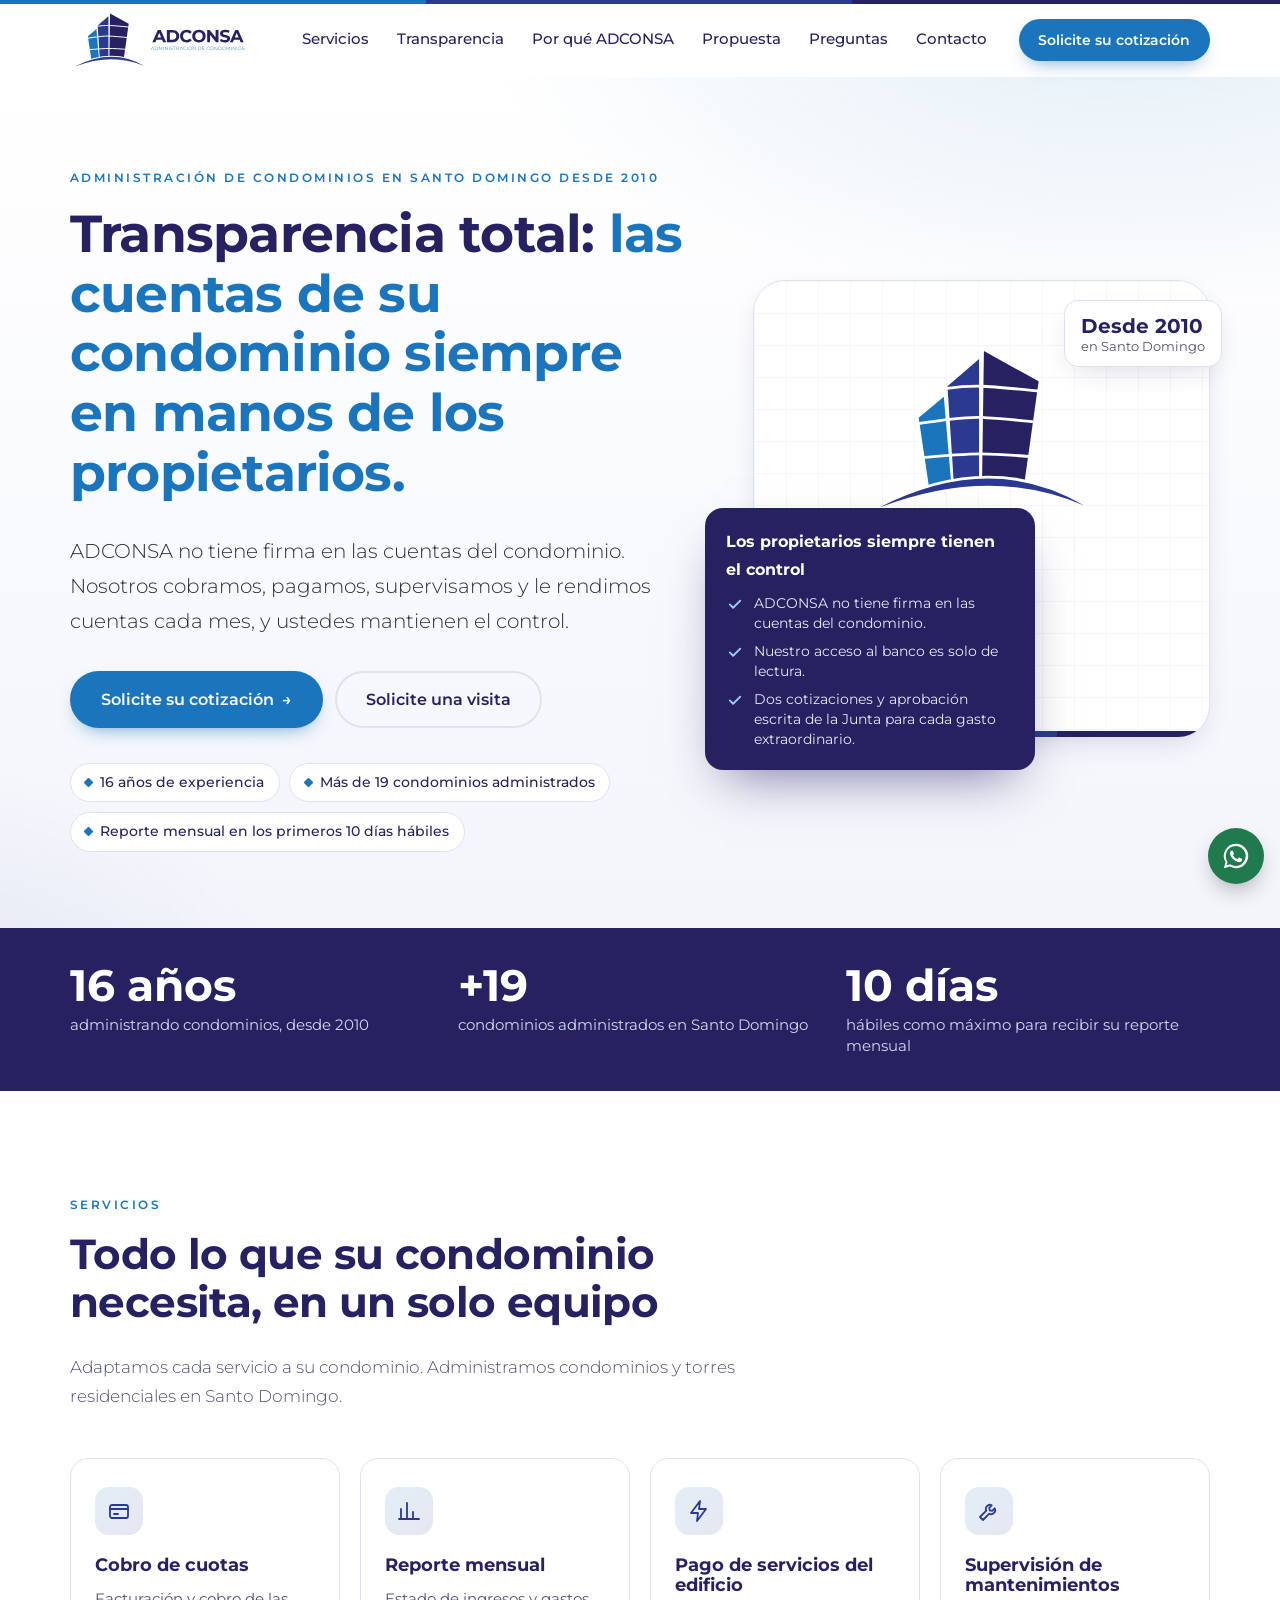
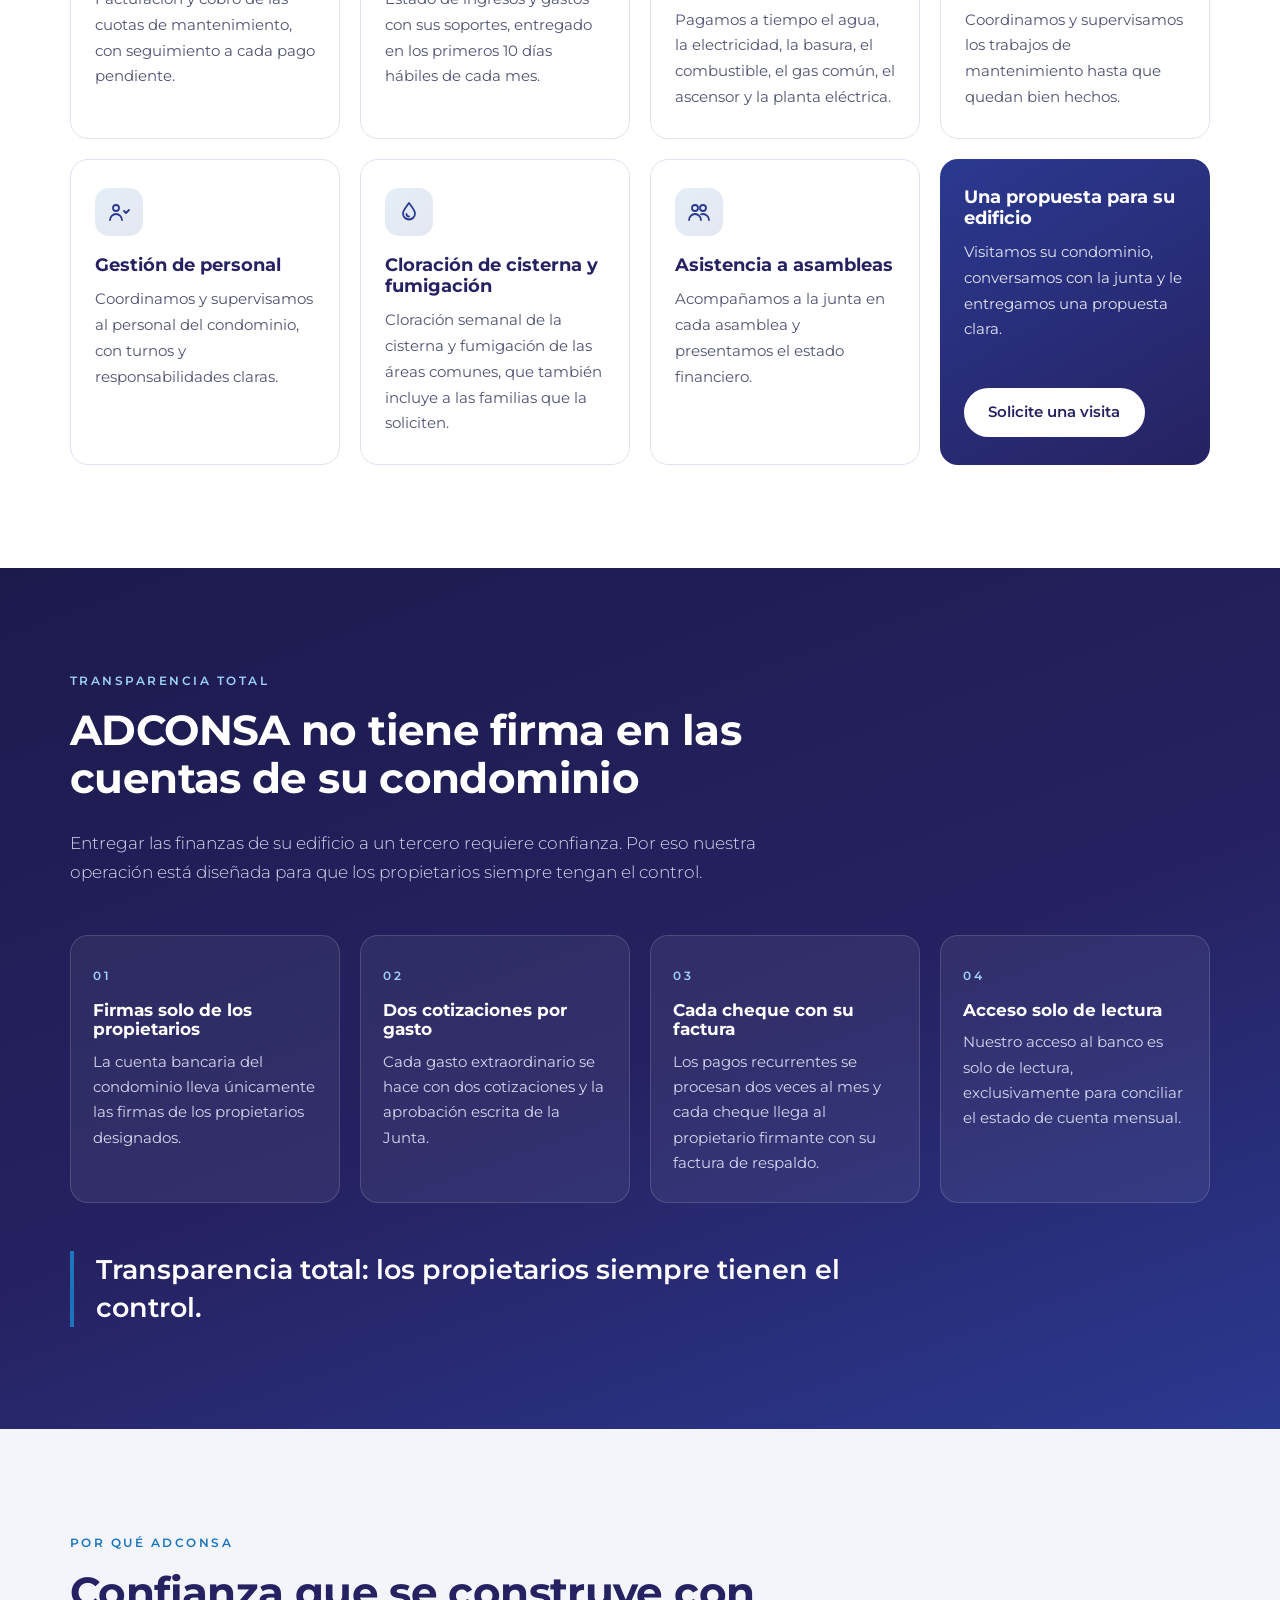
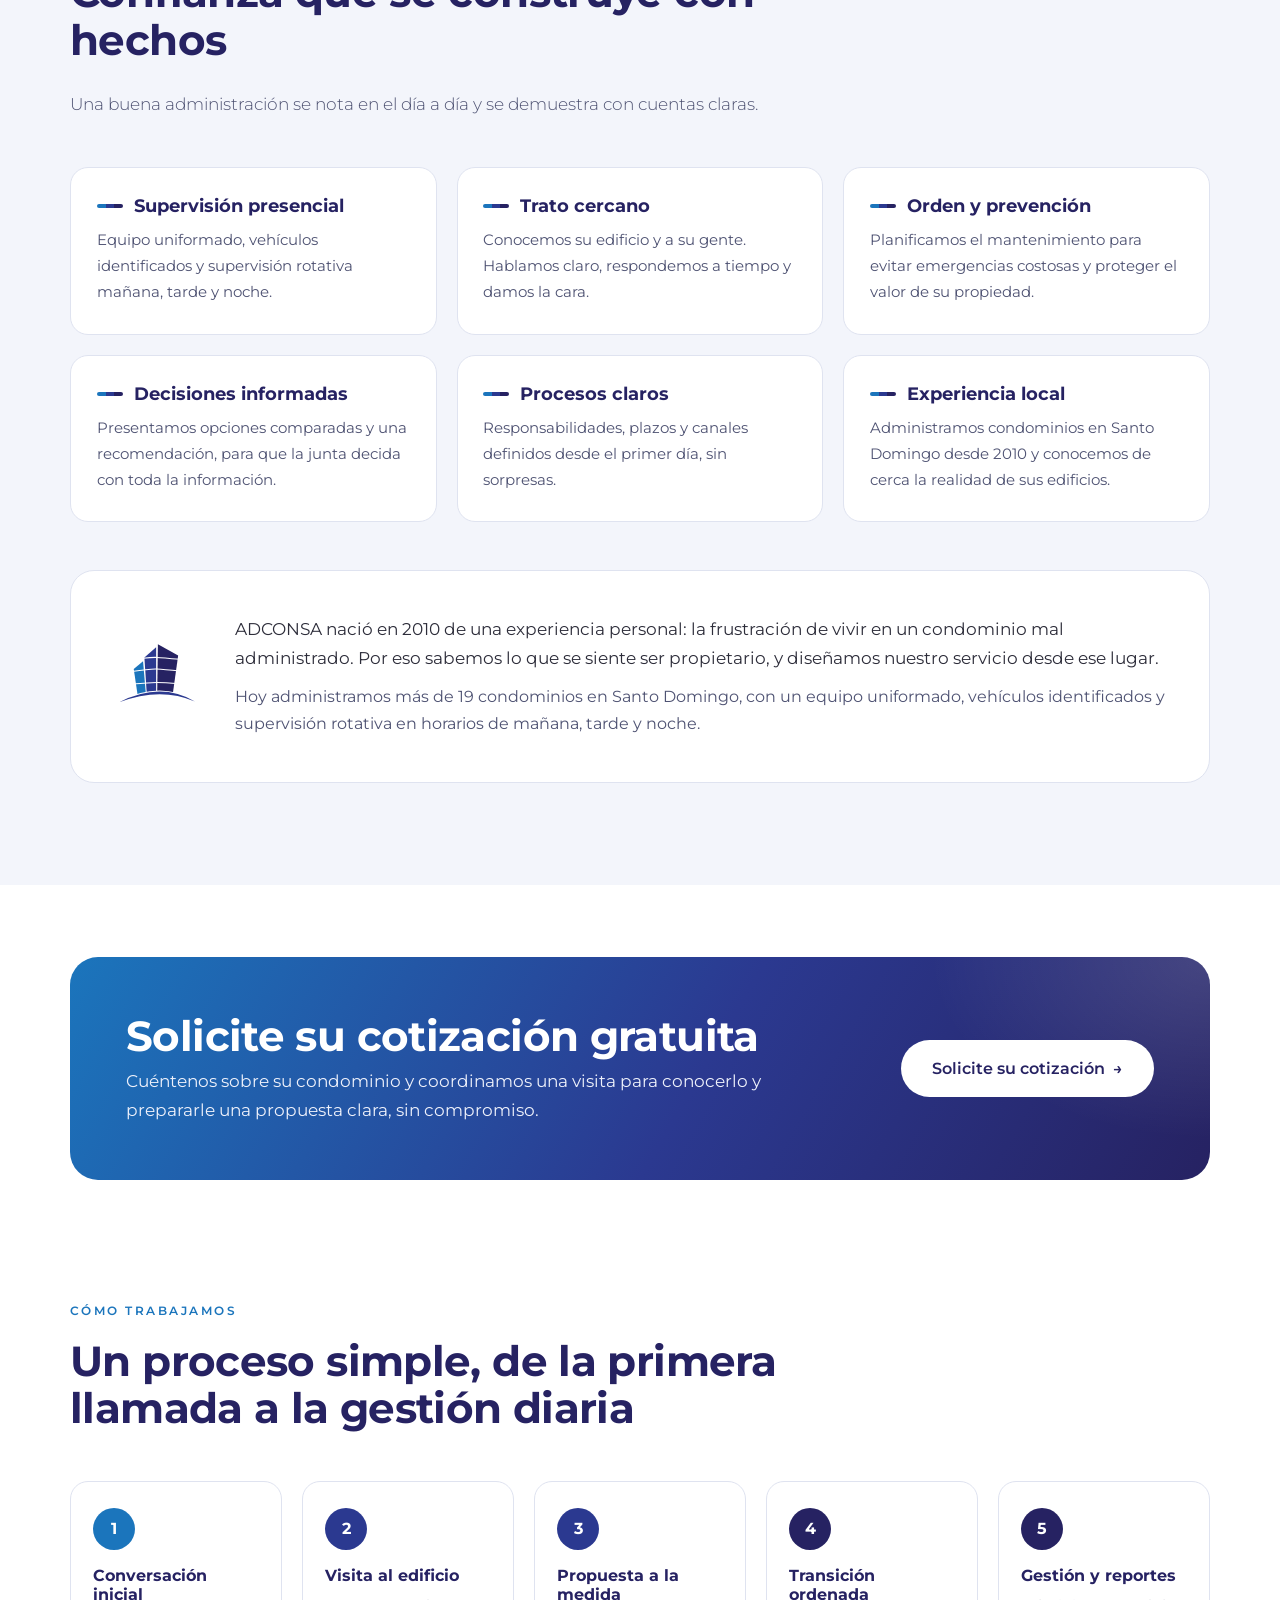
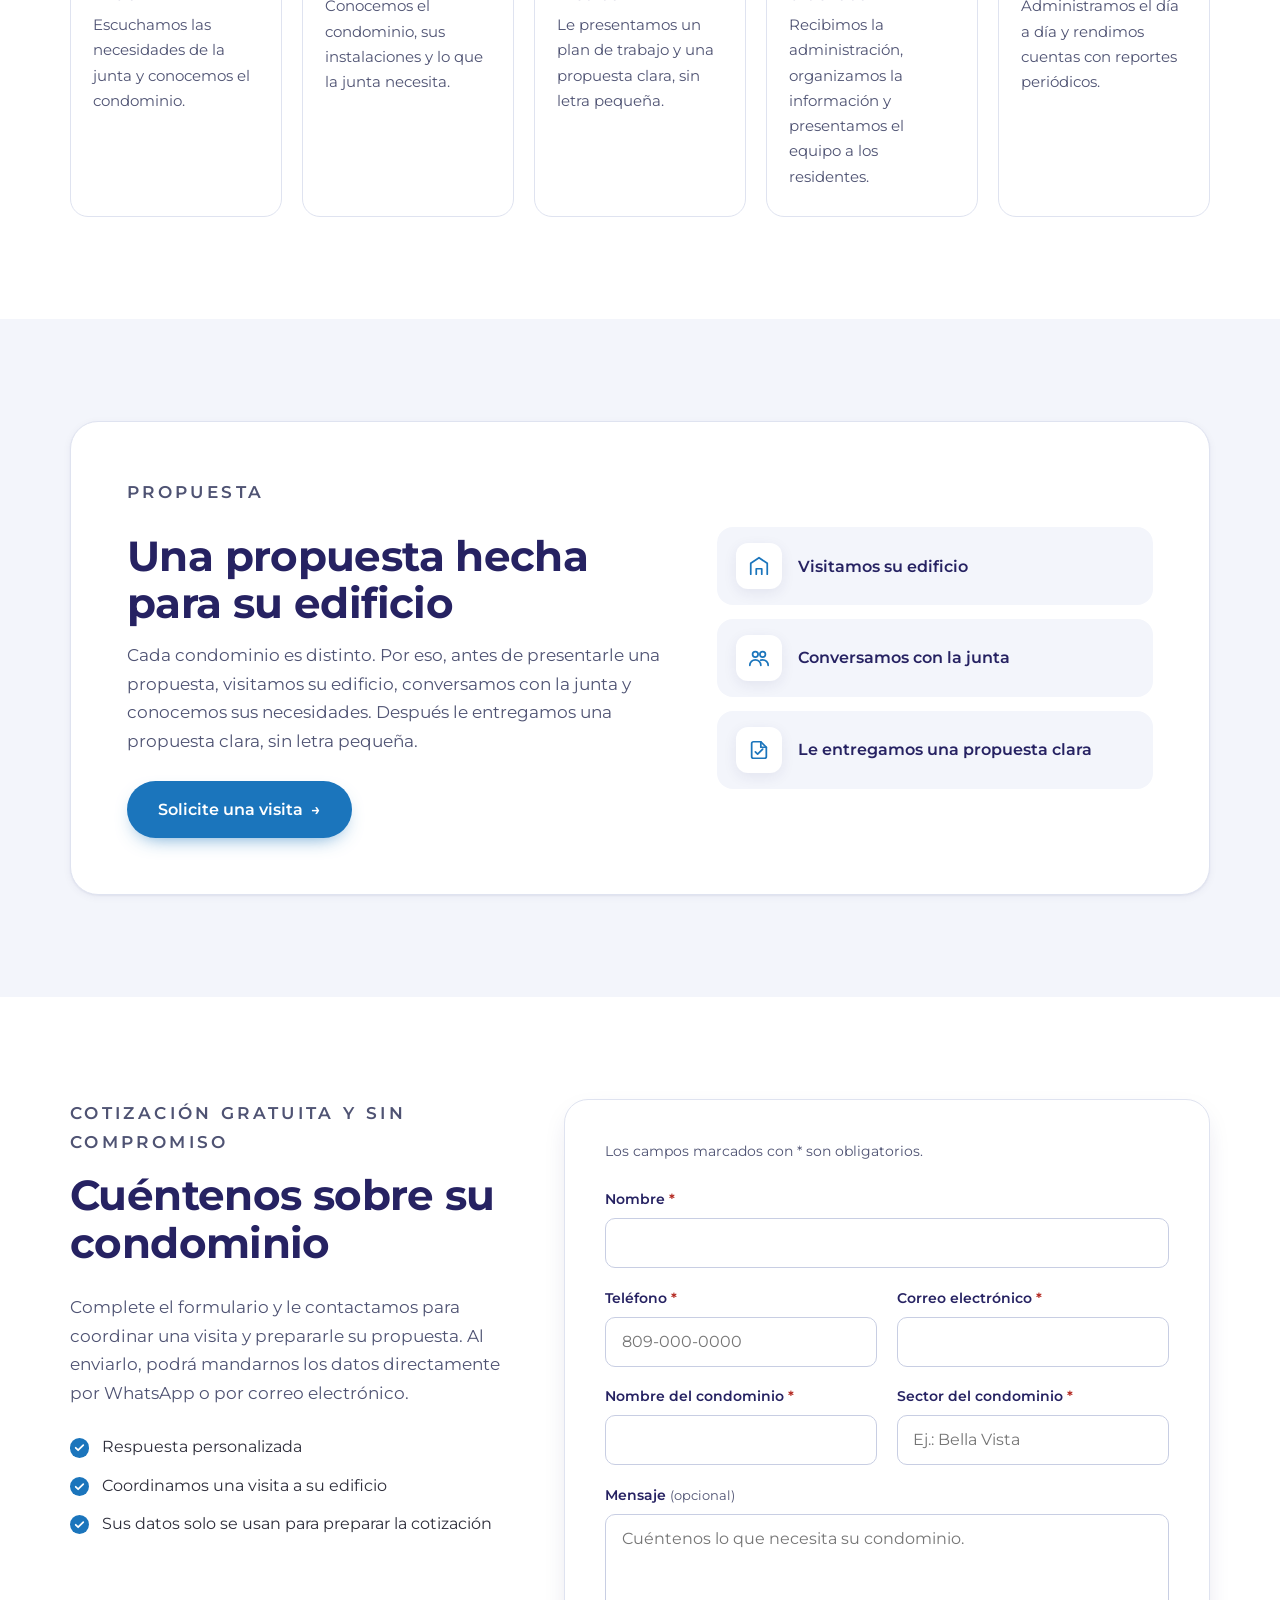
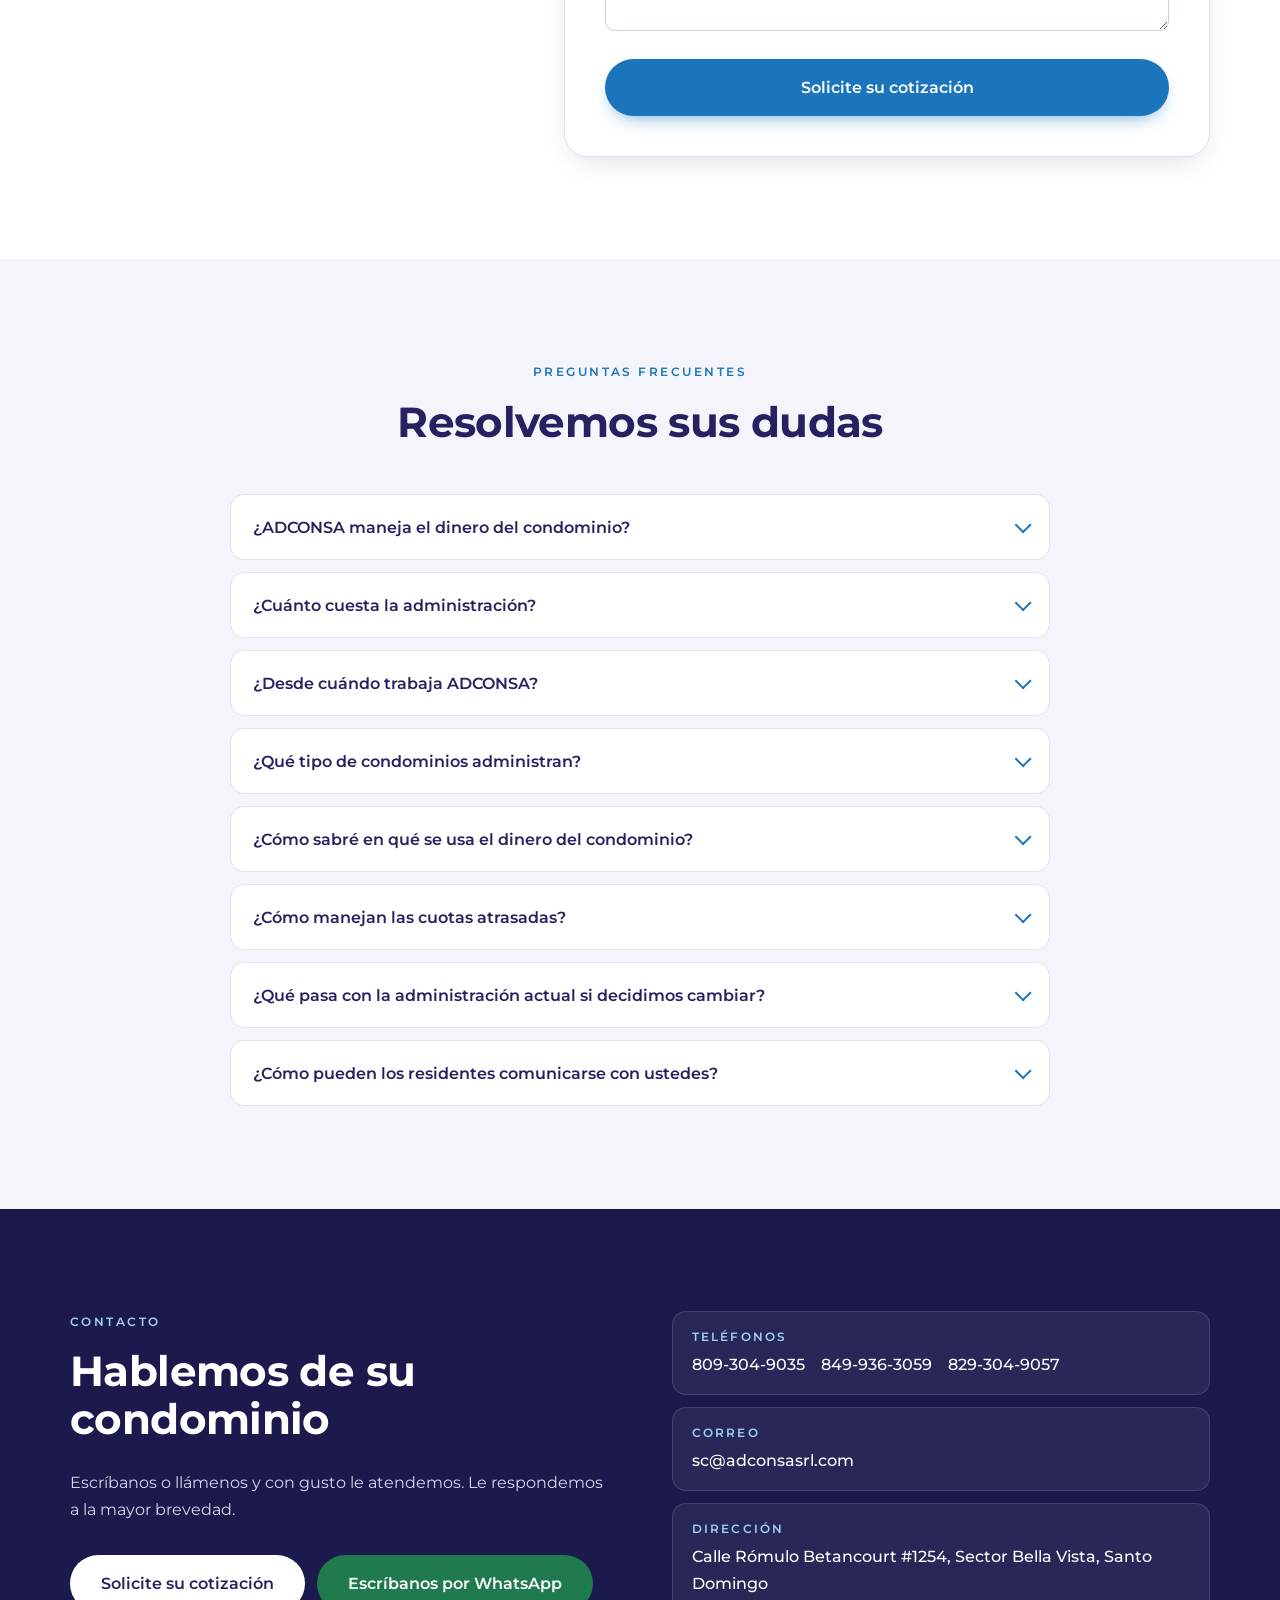
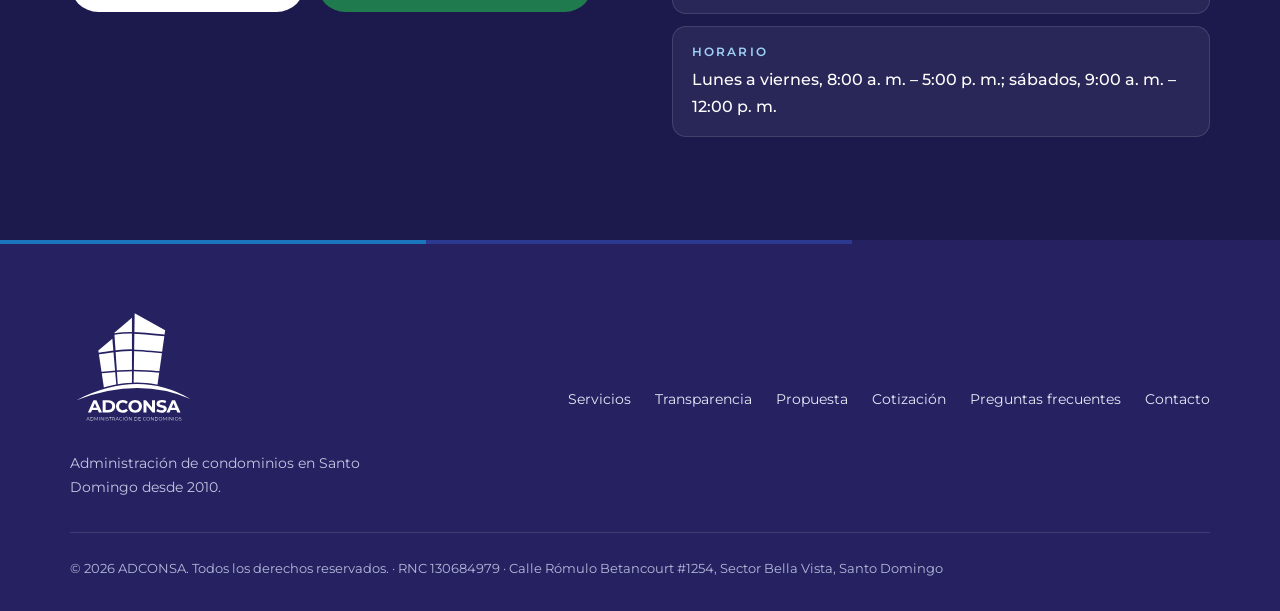
==== commit 3c54019b: "Ajustes CEO: tipo de condominios, comunicación, supervisión presencial" ====
--- a/index.html
+++ b/index.html
@@ -151,7 +151,7 @@
         <header class="section-head reveal">
           <p class="eyebrow">Servicios</p>
           <h2 id="servicios-titulo">Todo lo que su condominio necesita, en un solo equipo</h2>
-          <p>Adaptamos cada servicio al tamaño y al tipo de su condominio, sea residencial, comercial o mixto.</p>
+          <p>Adaptamos cada servicio a su condominio. Administramos condominios y torres residenciales en Santo Domingo.</p>
         </header>
         <div class="grid cards">
           <article class="card reveal">
@@ -241,7 +241,7 @@
           <p>Una buena administración se nota en el día a día y se demuestra con cuentas claras.</p>
         </header>
         <div class="grid benefits">
-          <div class="benefit reveal"><h3>Transparencia total</h3><p>ADCONSA no tiene firma en las cuentas del condominio y nuestro acceso al banco es solo de lectura. Cada gasto extraordinario se hace con dos cotizaciones y la aprobación escrita de la Junta. Los propietarios siempre tienen el control.</p></div>
+          <div class="benefit reveal"><h3>Supervisión presencial</h3><p>Equipo uniformado, vehículos identificados y supervisión rotativa mañana, tarde y noche.</p></div>
           <div class="benefit reveal" style="--d:.05s"><h3>Trato cercano</h3><p>Conocemos su edificio y a su gente. Hablamos claro, respondemos a tiempo y damos la cara.</p></div>
           <div class="benefit reveal" style="--d:.1s"><h3>Orden y prevención</h3><p>Planificamos el mantenimiento para evitar emergencias costosas y proteger el valor de su propiedad.</p></div>
           <div class="benefit reveal"><h3>Decisiones informadas</h3><p>Presentamos opciones comparadas y una recomendación, para que la junta decida con toda la información.</p></div>
@@ -397,7 +397,7 @@
           </details>
           <details>
             <summary>¿Qué tipo de condominios administran?</summary>
-            <p>Trabajamos con condominios residenciales, comerciales y mixtos, desde edificios pequeños hasta proyectos con varias torres. Adaptamos el servicio a cada caso.</p>
+            <p>Administramos condominios y torres residenciales en Santo Domingo, y adaptamos el servicio a cada edificio.</p>
           </details>
           <details>
             <summary>¿Cómo sabré en qué se usa el dinero del condominio?</summary>
@@ -413,7 +413,7 @@
           </details>
           <details>
             <summary>¿Cómo pueden los residentes comunicarse con ustedes?</summary>
-            <p>Por teléfono, WhatsApp y correo electrónico. Cada solicitud se registra y se le da seguimiento hasta que queda resuelta.</p>
+            <p>Por teléfono, WhatsApp y correo electrónico.</p>
           </details>
         </div>
       </div>
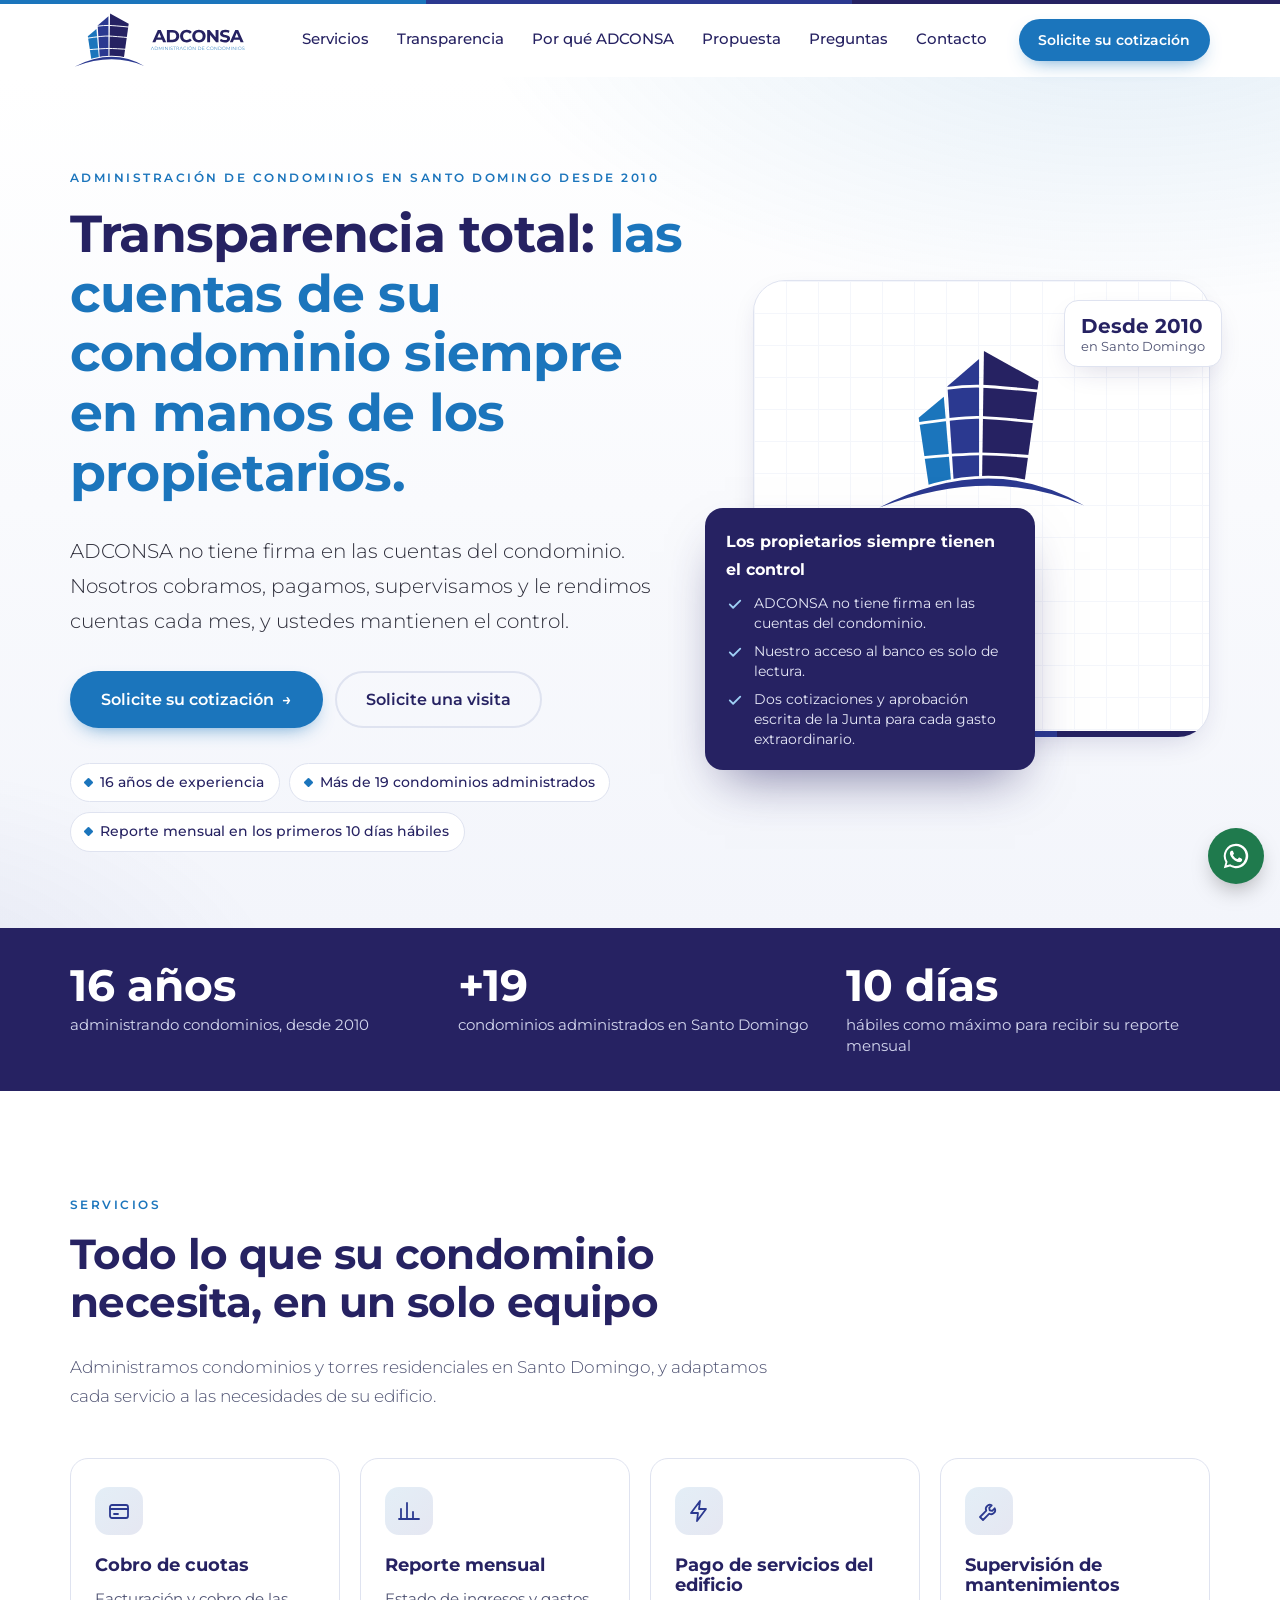
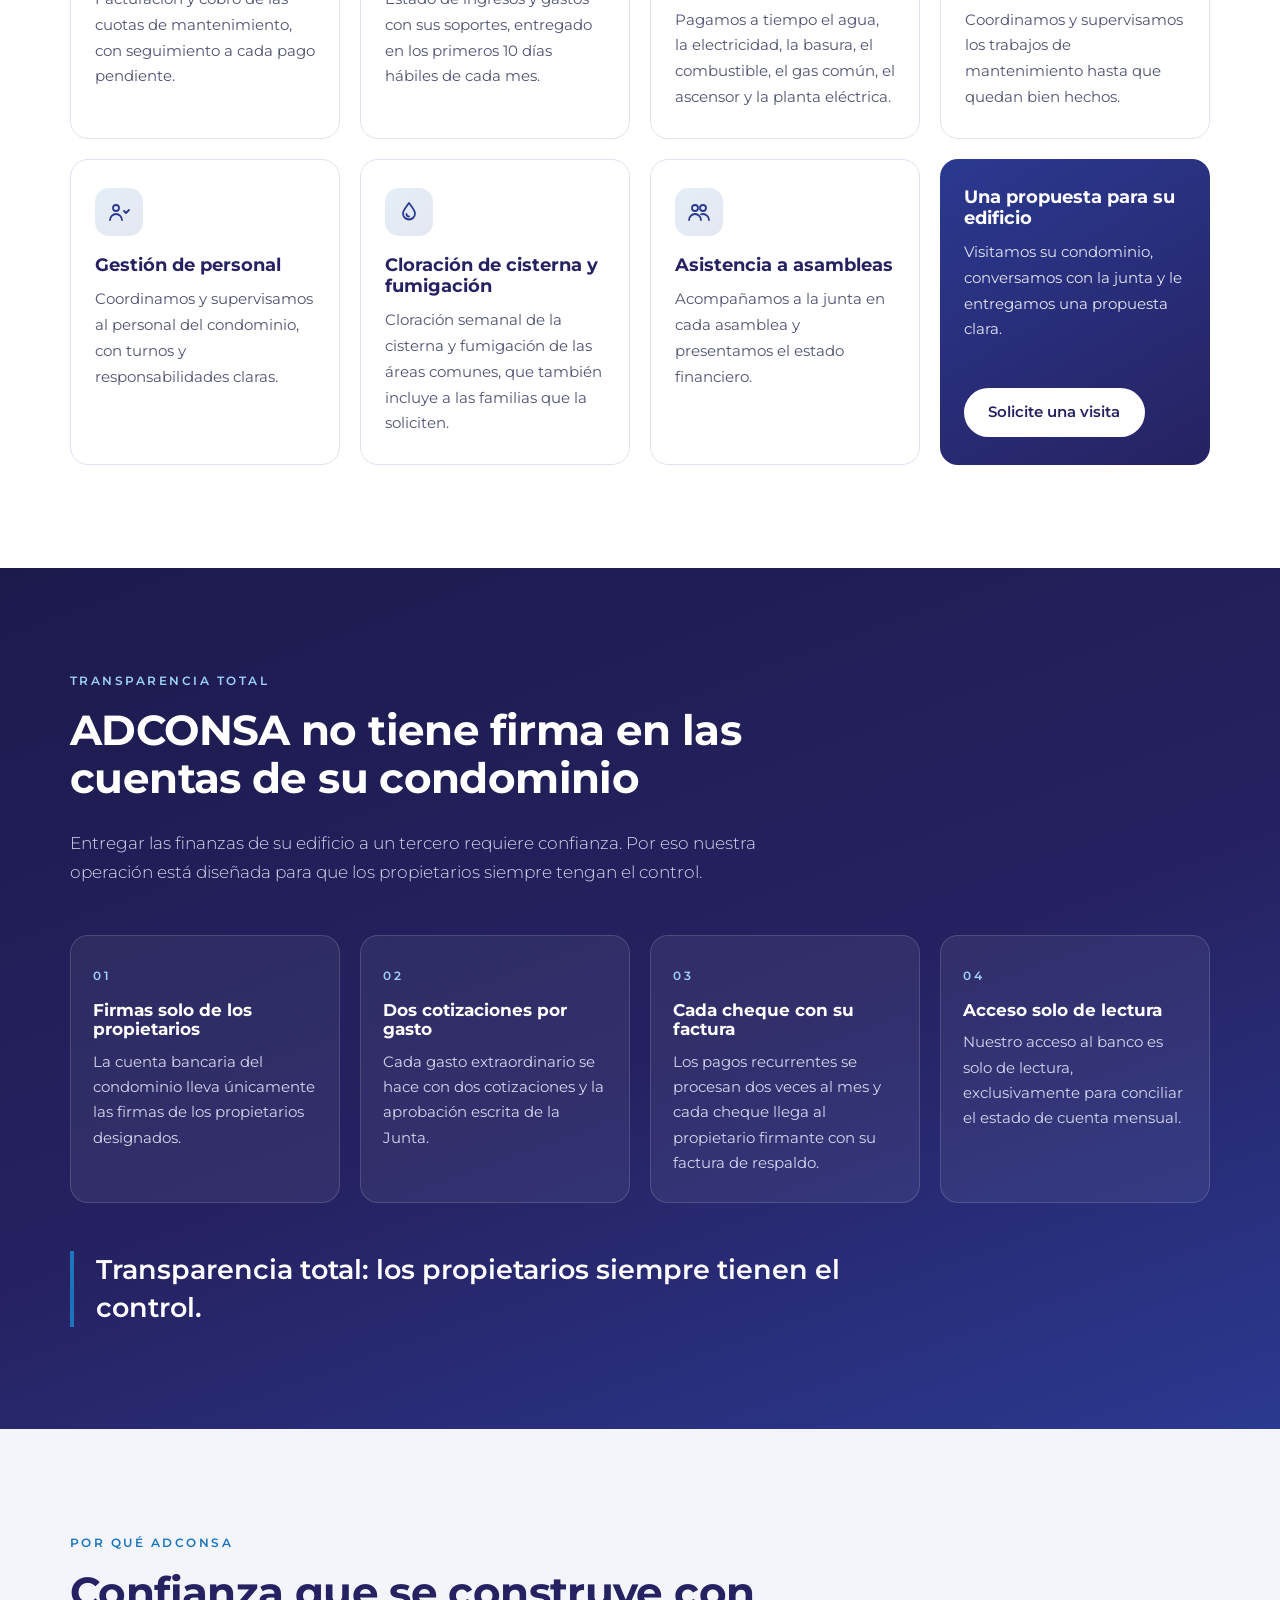
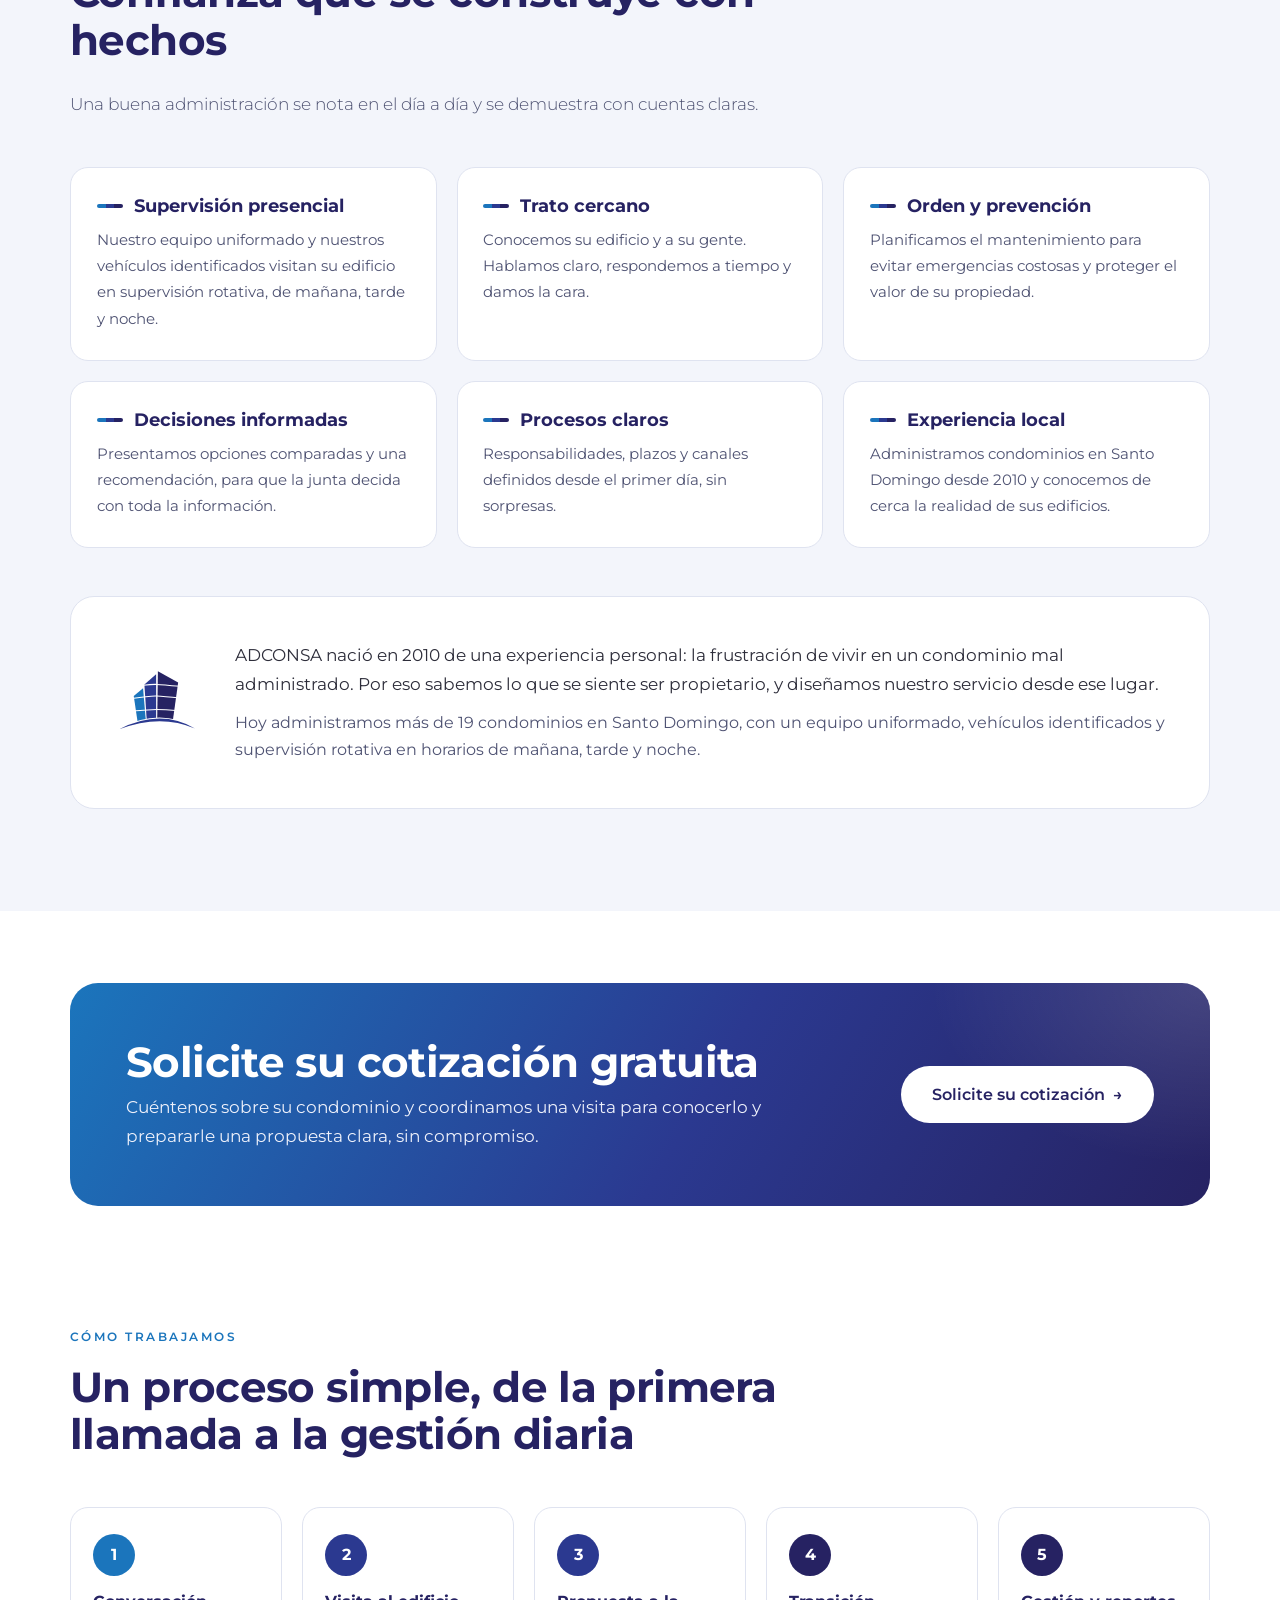
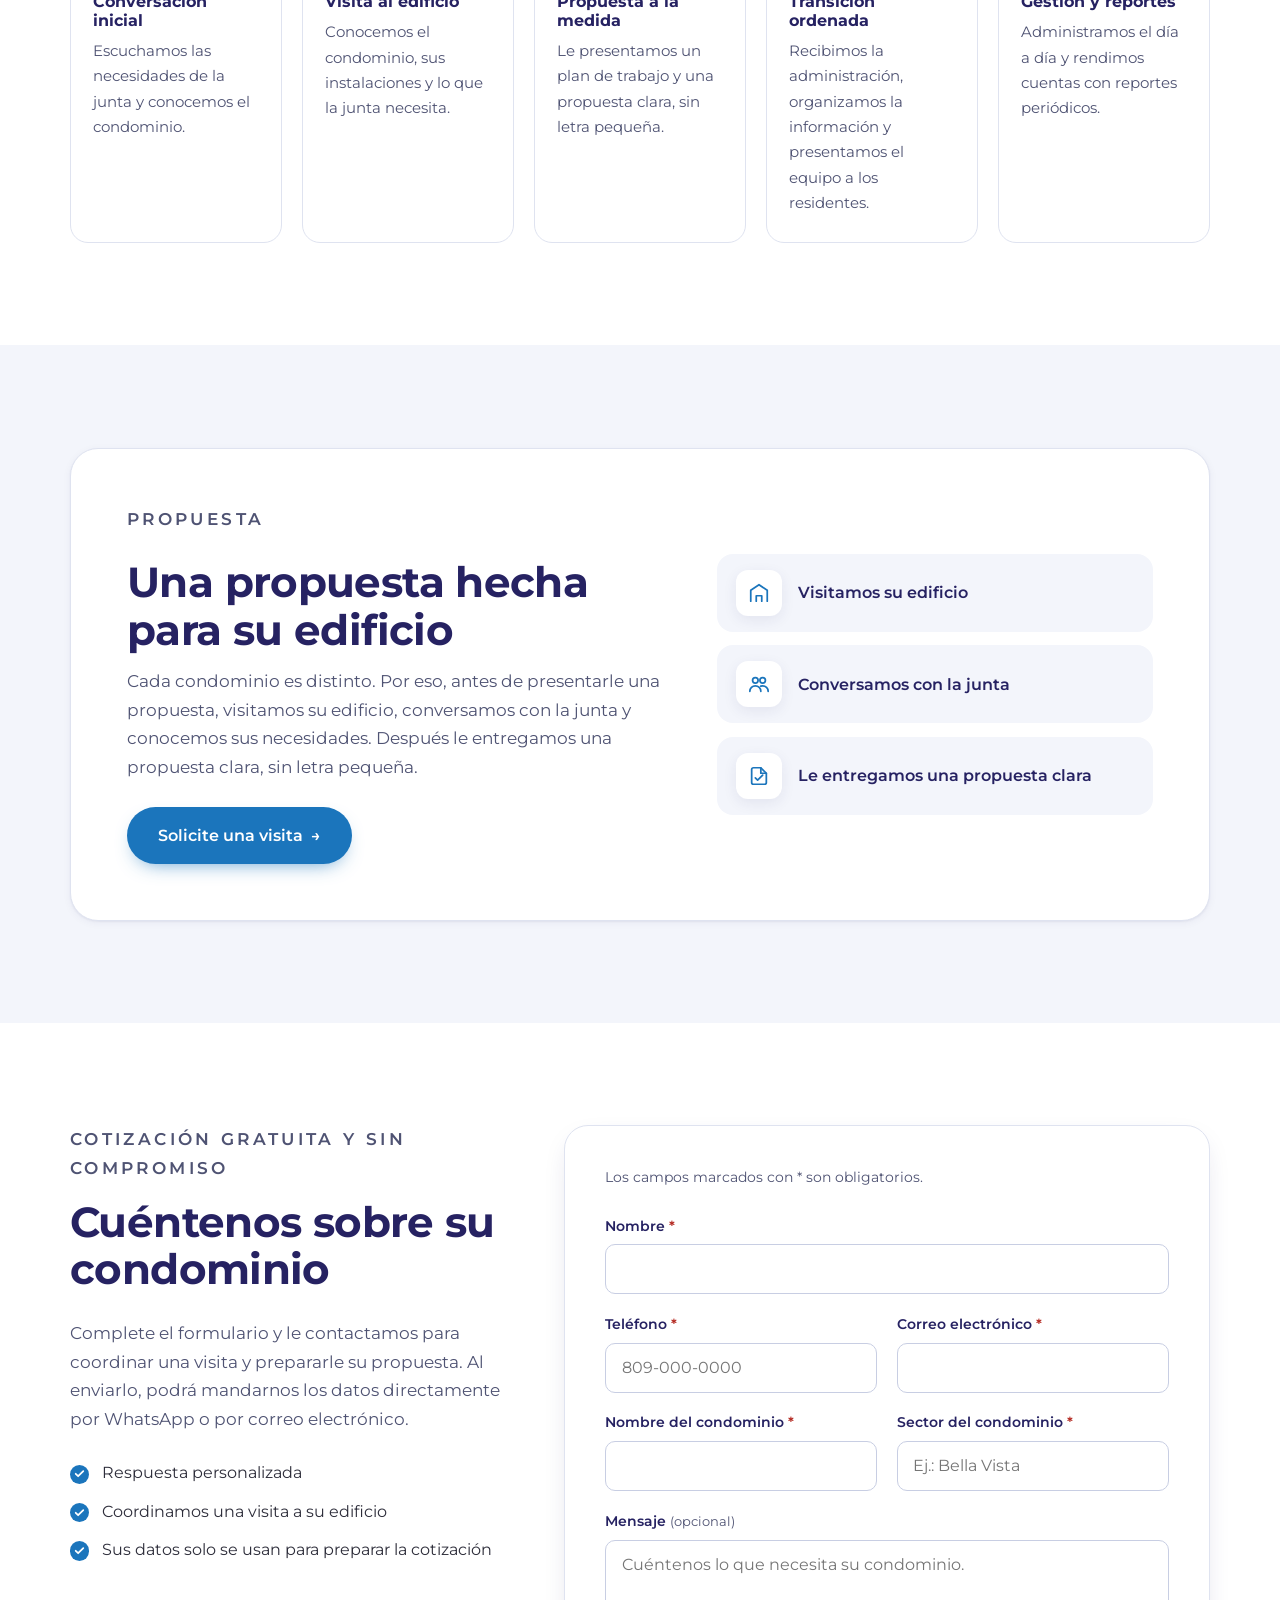
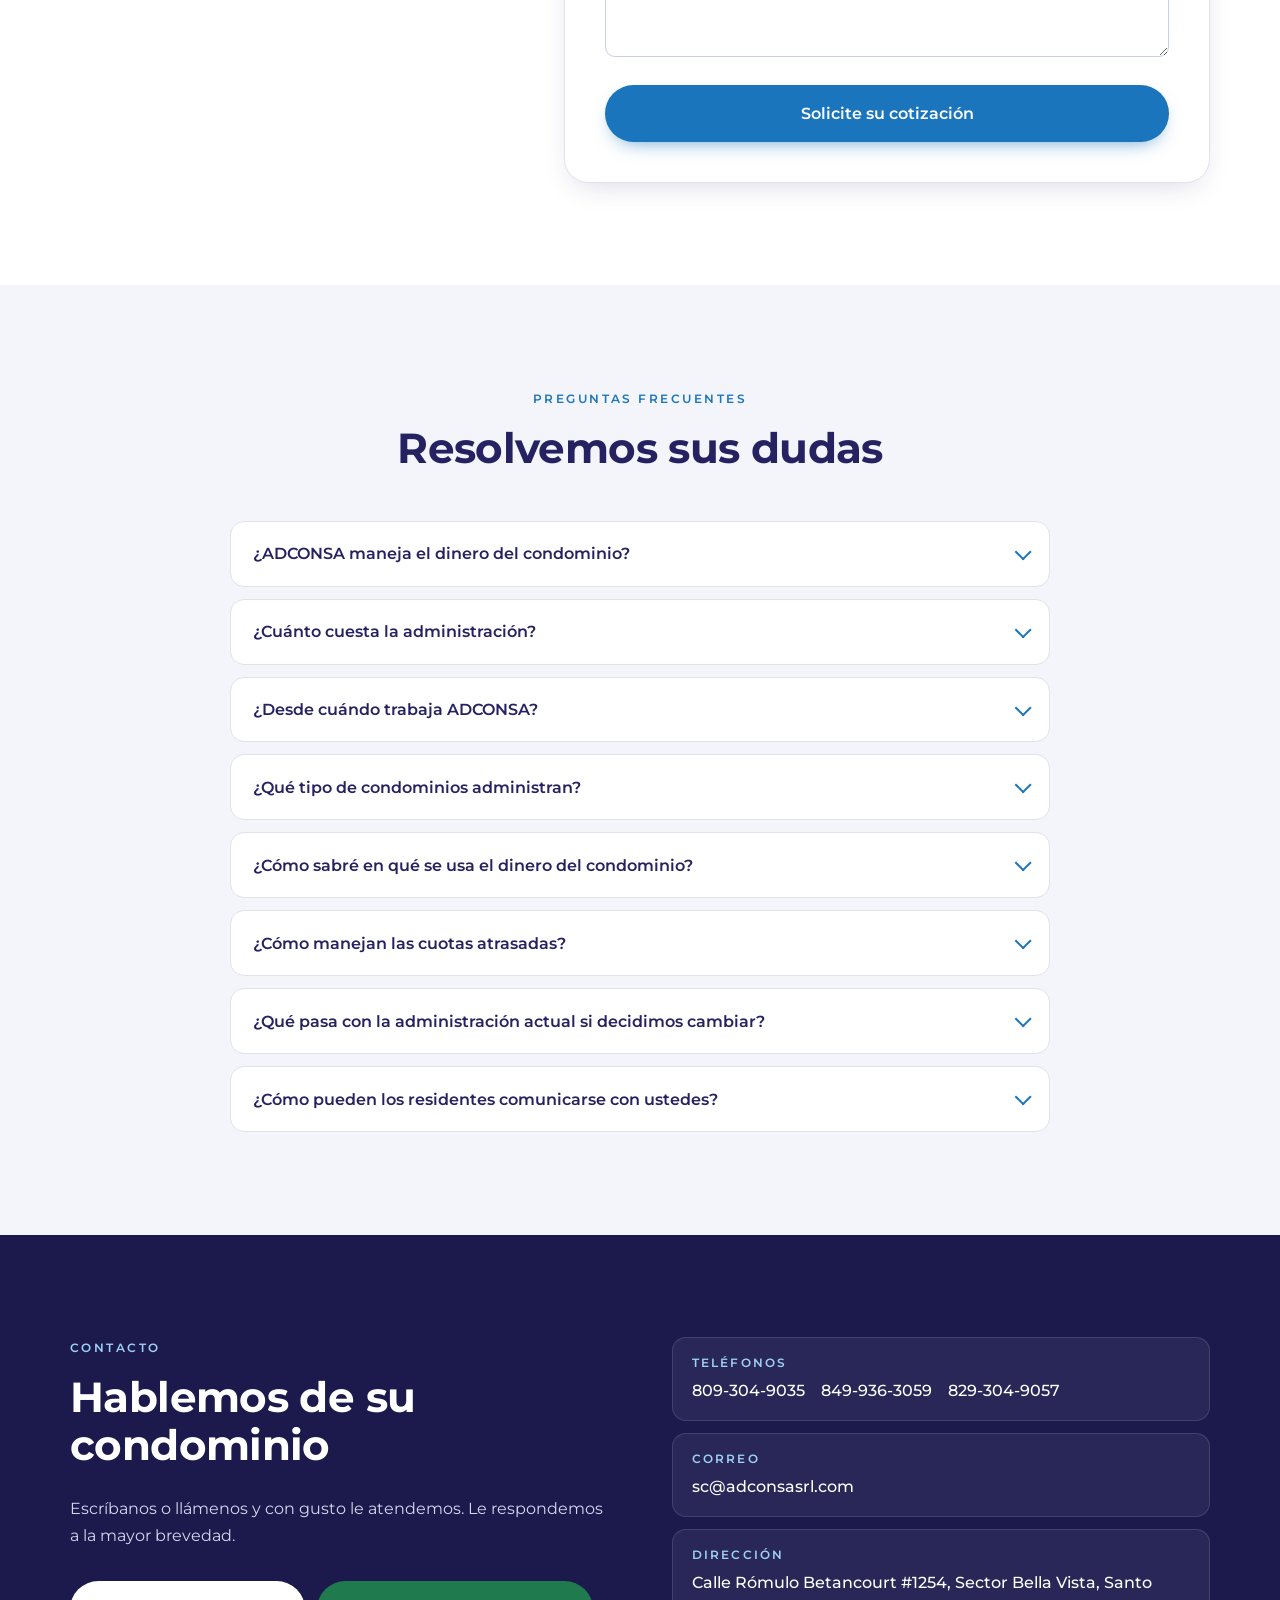
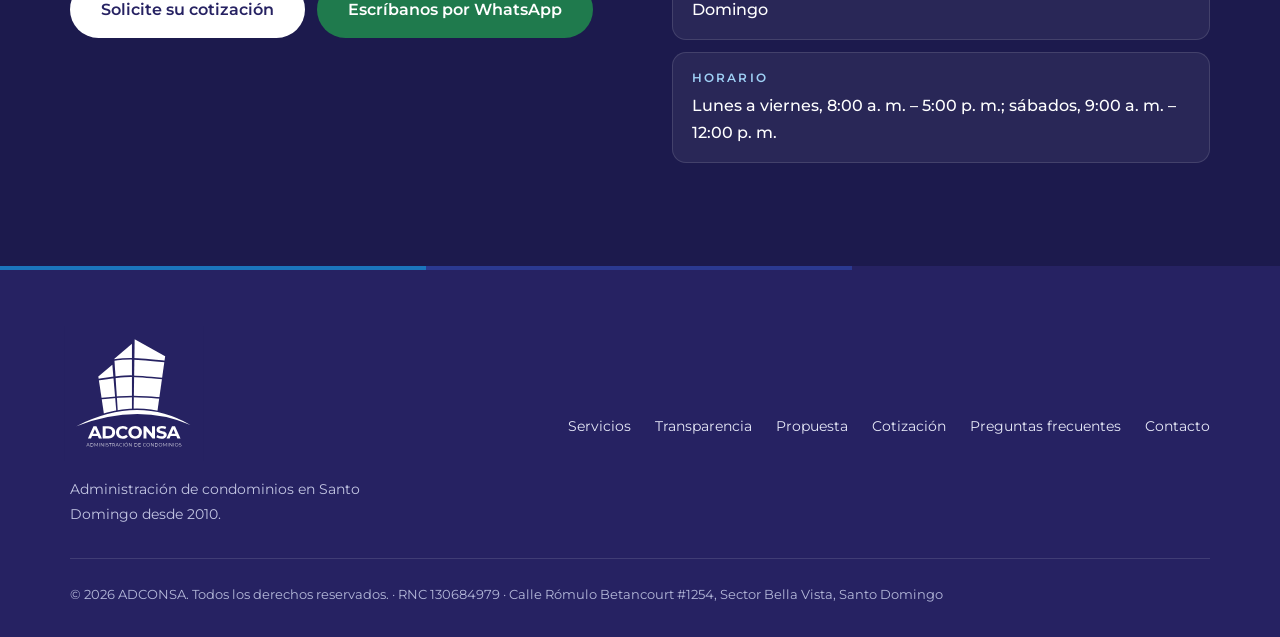
==== commit 578bb513: "Textos finales de Marca y Copy" ====
--- a/index.html
+++ b/index.html
@@ -151,7 +151,7 @@
         <header class="section-head reveal">
           <p class="eyebrow">Servicios</p>
           <h2 id="servicios-titulo">Todo lo que su condominio necesita, en un solo equipo</h2>
-          <p>Adaptamos cada servicio a su condominio. Administramos condominios y torres residenciales en Santo Domingo.</p>
+          <p>Administramos condominios y torres residenciales en Santo Domingo, y adaptamos cada servicio a las necesidades de su edificio.</p>
         </header>
         <div class="grid cards">
           <article class="card reveal">
@@ -241,7 +241,7 @@
           <p>Una buena administración se nota en el día a día y se demuestra con cuentas claras.</p>
         </header>
         <div class="grid benefits">
-          <div class="benefit reveal"><h3>Supervisión presencial</h3><p>Equipo uniformado, vehículos identificados y supervisión rotativa mañana, tarde y noche.</p></div>
+          <div class="benefit reveal"><h3>Supervisión presencial</h3><p>Nuestro equipo uniformado y nuestros vehículos identificados visitan su edificio en supervisión rotativa, de mañana, tarde y noche.</p></div>
           <div class="benefit reveal" style="--d:.05s"><h3>Trato cercano</h3><p>Conocemos su edificio y a su gente. Hablamos claro, respondemos a tiempo y damos la cara.</p></div>
           <div class="benefit reveal" style="--d:.1s"><h3>Orden y prevención</h3><p>Planificamos el mantenimiento para evitar emergencias costosas y proteger el valor de su propiedad.</p></div>
           <div class="benefit reveal"><h3>Decisiones informadas</h3><p>Presentamos opciones comparadas y una recomendación, para que la junta decida con toda la información.</p></div>
@@ -397,7 +397,7 @@
           </details>
           <details>
             <summary>¿Qué tipo de condominios administran?</summary>
-            <p>Administramos condominios y torres residenciales en Santo Domingo, y adaptamos el servicio a cada edificio.</p>
+            <p>Condominios y torres residenciales en Santo Domingo.</p>
           </details>
           <details>
             <summary>¿Cómo sabré en qué se usa el dinero del condominio?</summary>
@@ -413,7 +413,7 @@
           </details>
           <details>
             <summary>¿Cómo pueden los residentes comunicarse con ustedes?</summary>
-            <p>Por teléfono, WhatsApp y correo electrónico.</p>
+            <p>Por teléfono, WhatsApp y correo electrónico. Le damos seguimiento a cada solicitud hasta que queda resuelta.</p>
           </details>
         </div>
       </div>
